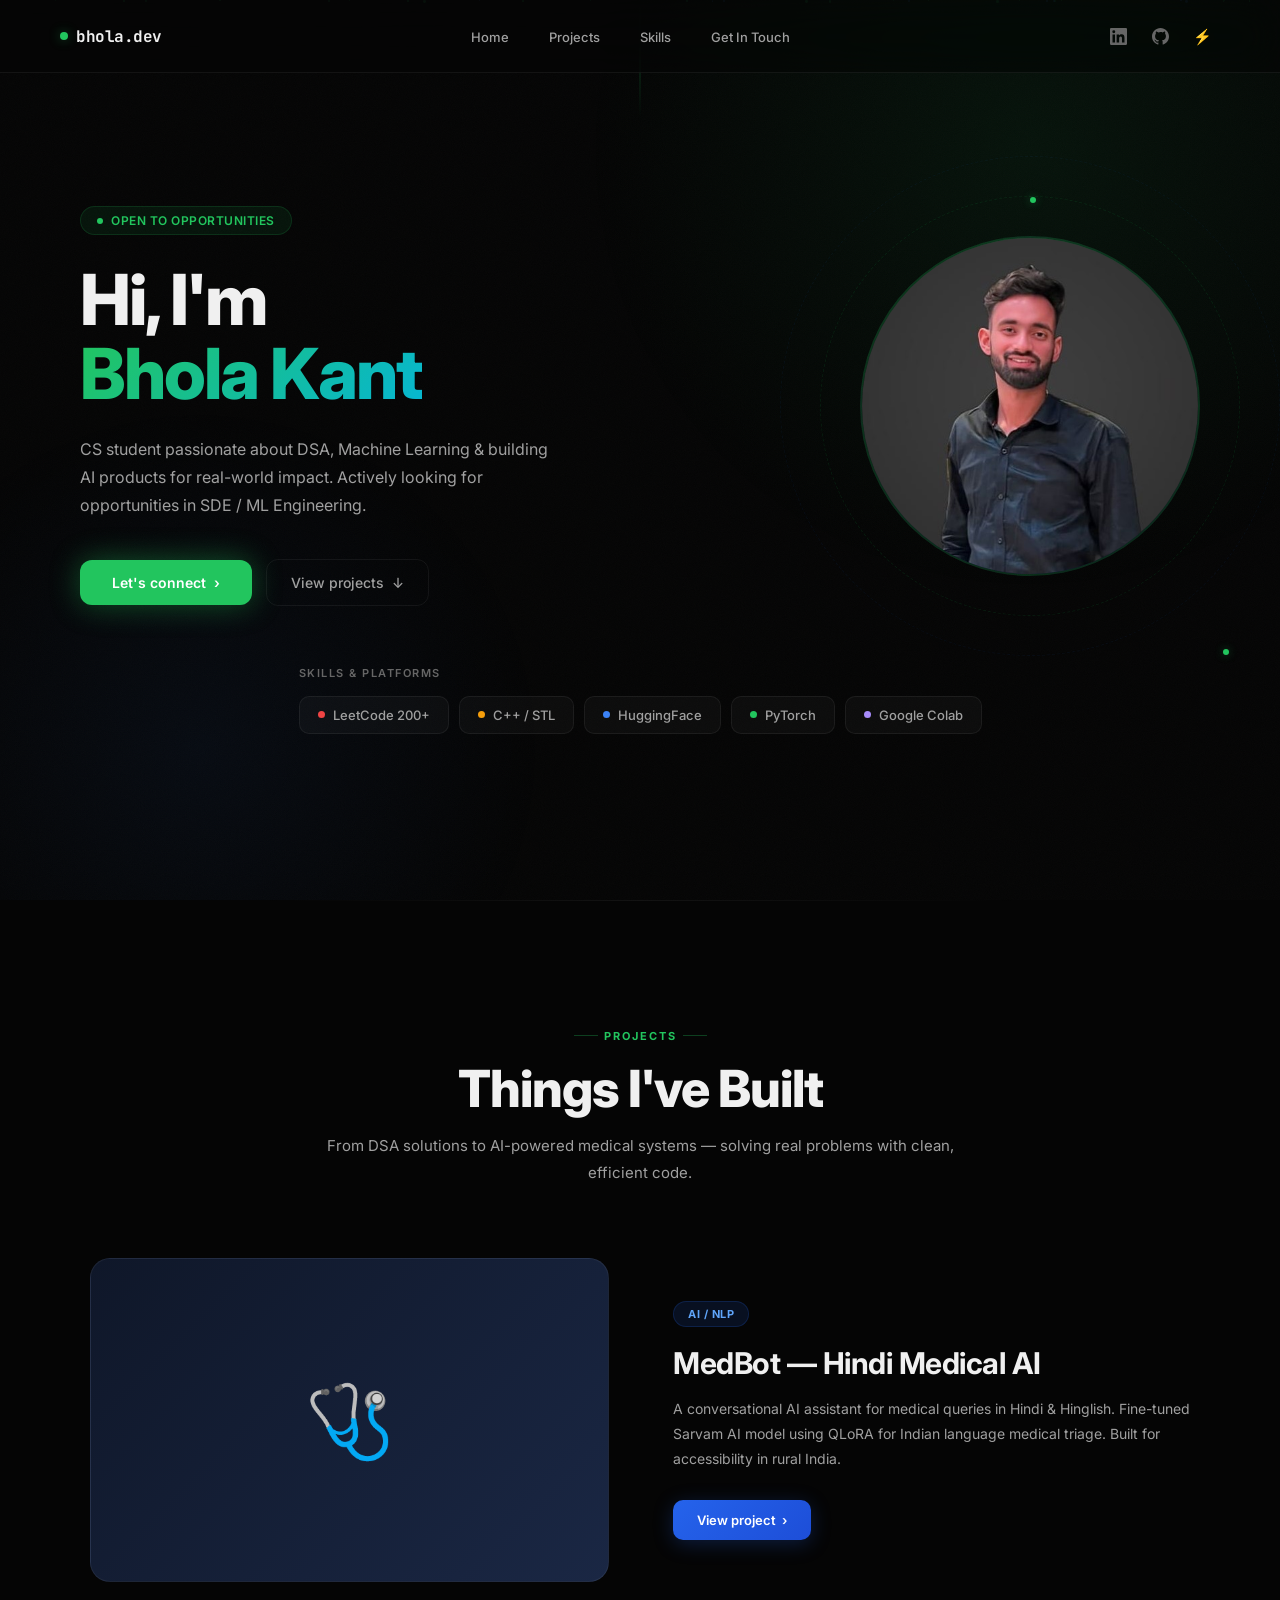
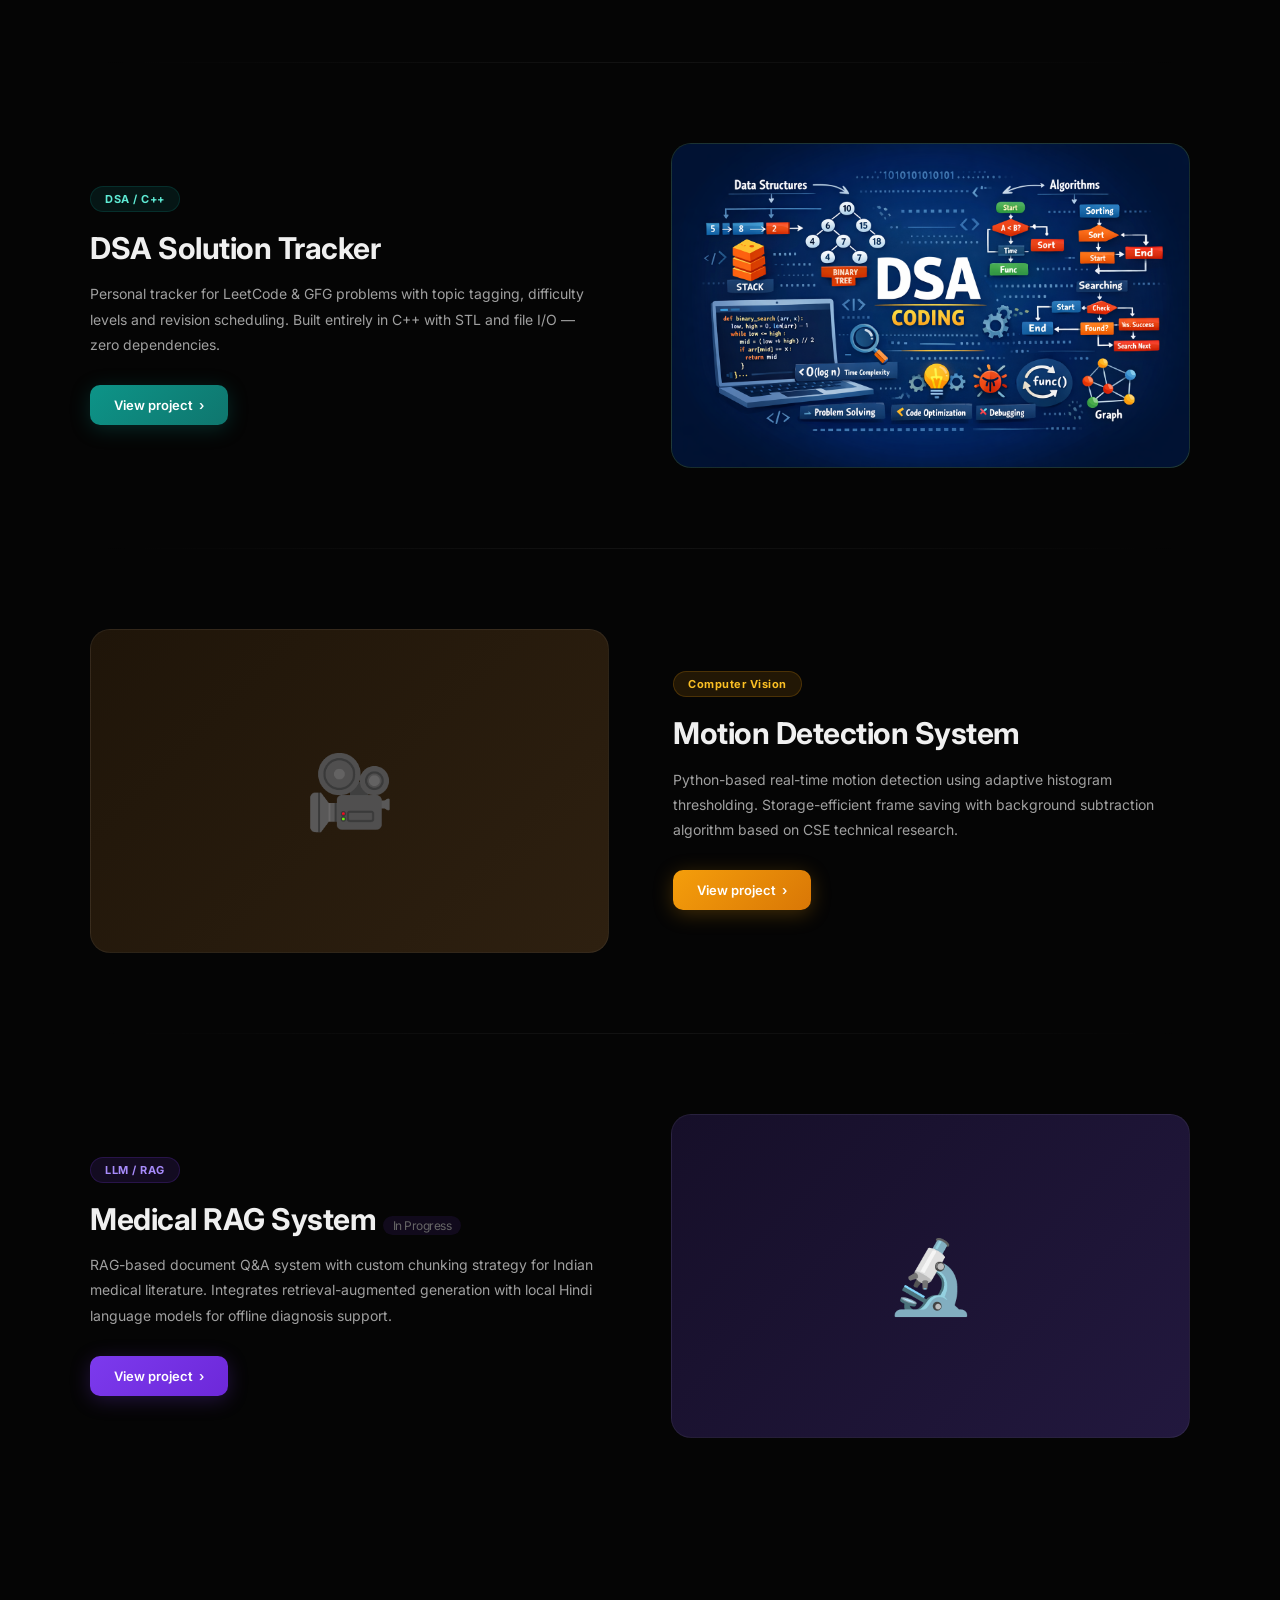
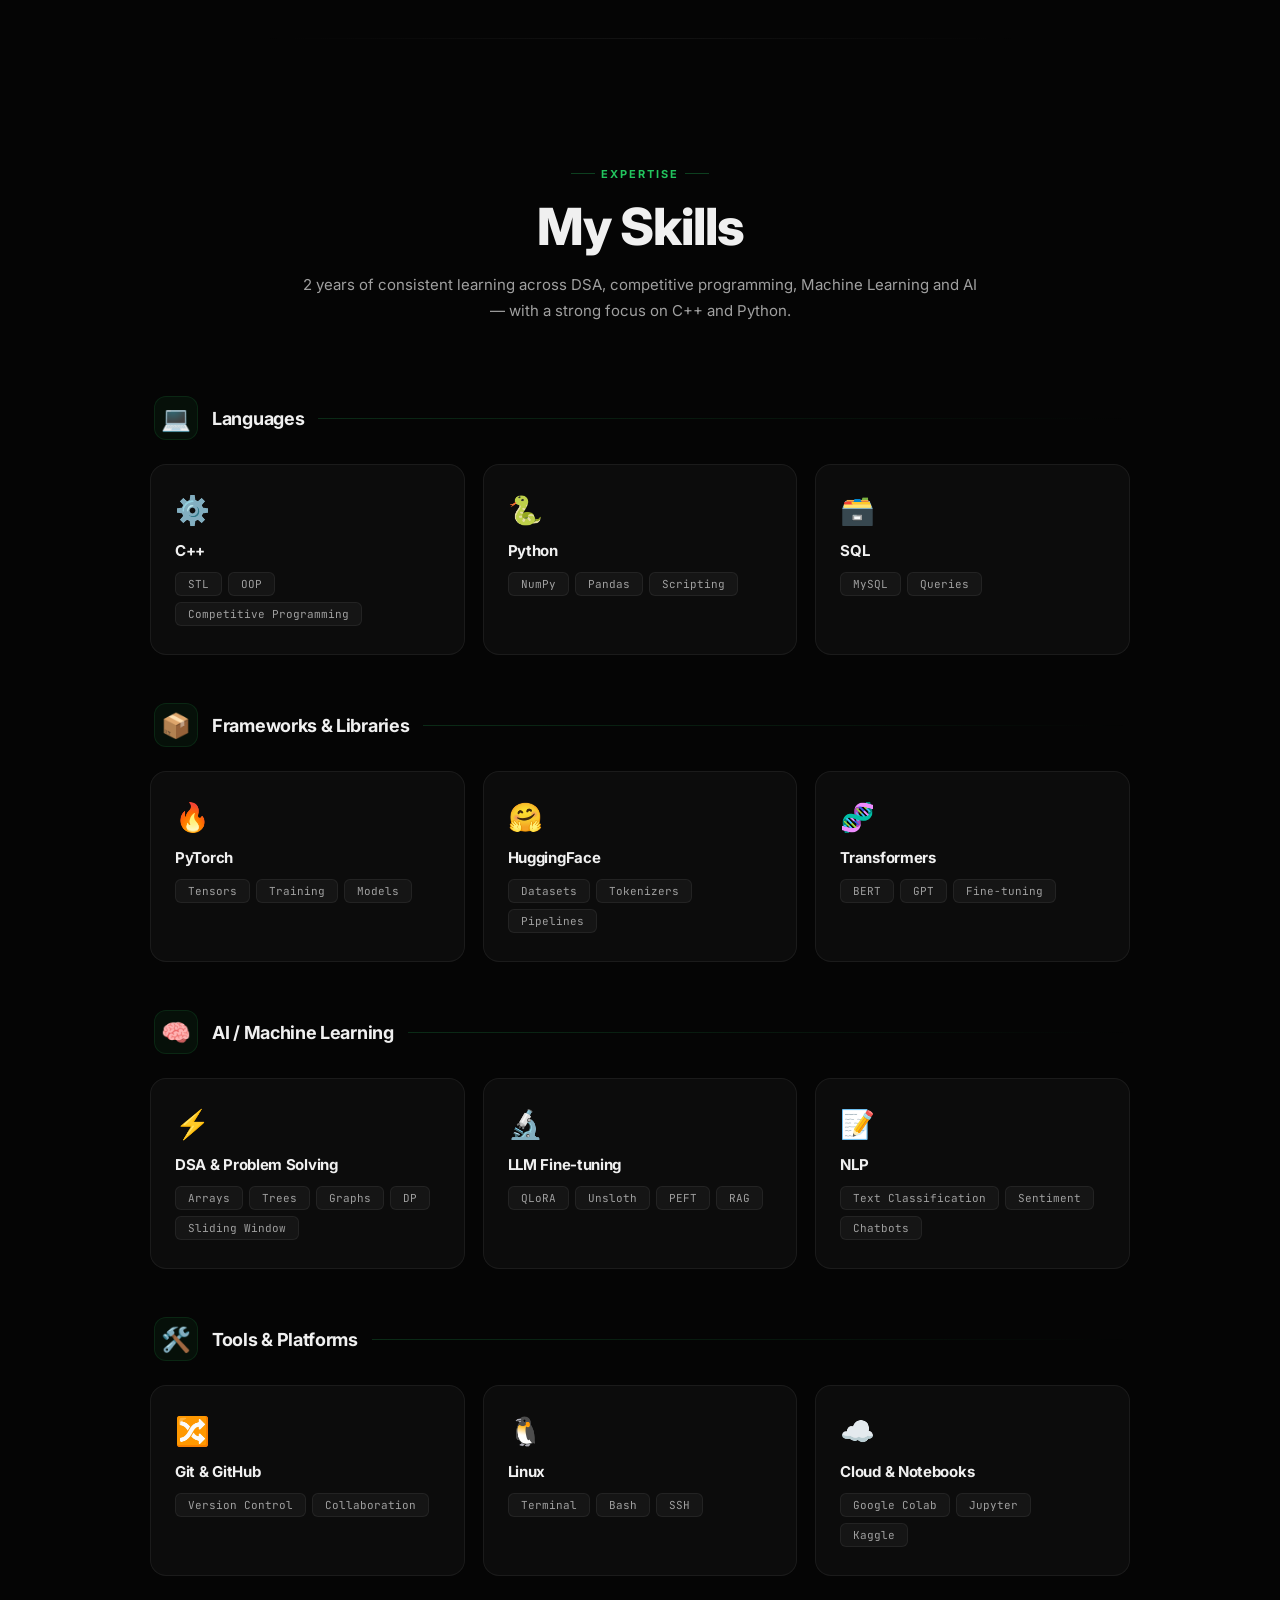
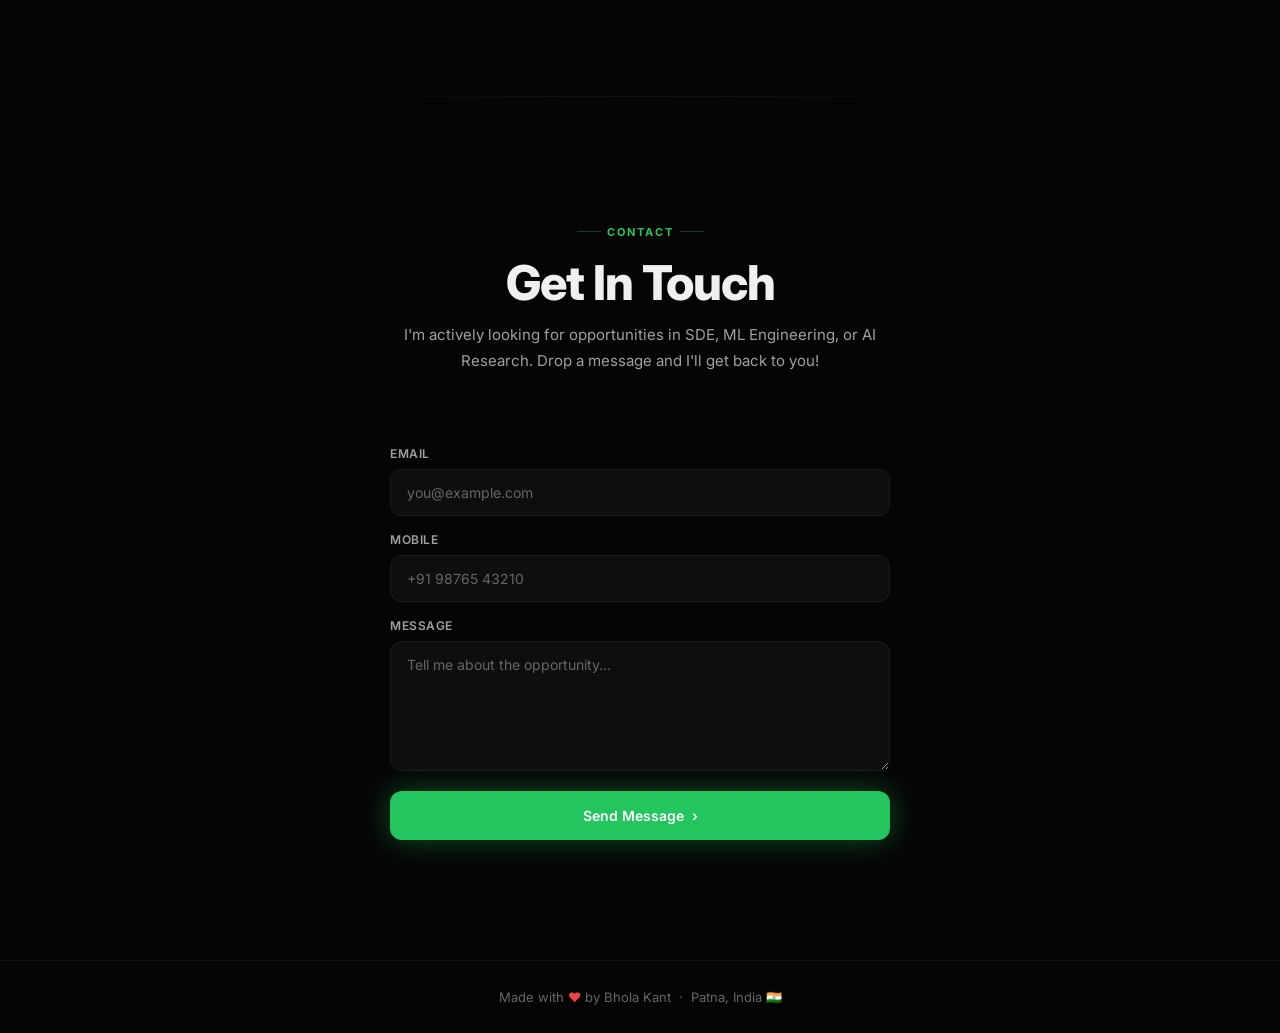
==== index.html @ f15053cb "Updated social links" ====
<!DOCTYPE html>
<html lang="en">

<head>
    <meta charset="UTF-8" />
    <meta name="viewport" content="width=device-width, initial-scale=1.0" />
    <title>Bhola Kant — Portfolio</title>
    <meta name="description" content="Bhola Kant — CS student passionate about DSA, Machine Learning & AI. Portfolio showcasing projects in NLP, Computer Vision, and LLM fine-tuning." />
    <link
        href="https://fonts.googleapis.com/css2?family=Inter:wght@300;400;500;600;700;800;900&family=JetBrains+Mono:wght@400;500;600;700&display=swap"
        rel="stylesheet" />
    <link rel="stylesheet" href="style.css" />
</head>

<body>
    <!-- BG EFFECTS -->
    <div class="bg-mesh"></div>
    <div class="grain"></div>
    <div class="particles" id="particles"></div>
    <div class="cursor-glow" id="cursorGlow"></div>

    <!-- NAV -->
    <nav id="mainNav">
        <a href="#hero" class="nav-logo">
            <span class="dot"></span>
            bhola.dev
        </a>
        <ul class="nav-links">
            <li><a href="#hero">Home</a></li>
            <li><a href="#projects">Projects</a></li>
            <li><a href="#skills">Skills</a></li>
            <li><a href="#contact">Get In Touch</a></li>
        </ul>
        <div class="nav-socials">
            <a href="https://www.linkedin.com/in/bhola-kant-8728a21a1/" target="_blank" title="LinkedIn">
                <svg class="s-icon" viewBox="0 0 24 24">
                    <path
                        d="M20.447 20.452h-3.554v-5.569c0-1.328-.027-3.037-1.852-3.037-1.853 0-2.136 1.445-2.136 2.939v5.667H9.351V9h3.414v1.561h.046c.477-.9 1.637-1.85 3.37-1.85 3.601 0 4.267 2.37 4.267 5.455v6.286zM5.337 7.433a2.062 2.062 0 01-2.063-2.065 2.064 2.064 0 112.063 2.065zm1.782 13.019H3.555V9h3.564v11.452zM22.225 0H1.771C.792 0 0 .774 0 1.729v20.542C0 23.227.792 24 1.771 24h20.451C23.2 24 24 23.227 24 22.271V1.729C24 .774 23.2 0 22.222 0h.003z" />
                </svg>
            </a>
            <a href="https://github.com/BHOLA12" target="_blank" title="GitHub">
                <svg class="s-icon" viewBox="0 0 24 24">
                    <path
                        d="M12 0C5.374 0 0 5.373 0 12c0 5.302 3.438 9.8 8.207 11.387.599.111.793-.261.793-.577v-2.234c-3.338.726-4.033-1.416-4.033-1.416-.546-1.387-1.333-1.756-1.333-1.756-1.089-.745.083-.729.083-.729 1.205.084 1.839 1.237 1.839 1.237 1.07 1.834 2.807 1.304 3.492.997.107-.775.418-1.305.762-1.604-2.665-.305-5.467-1.334-5.467-5.931 0-1.311.469-2.381 1.236-3.221-.124-.303-.535-1.524.117-3.176 0 0 1.008-.322 3.301 1.23A11.509 11.509 0 0112 5.803c1.02.005 2.047.138 3.006.404 2.291-1.552 3.297-1.23 3.297-1.23.653 1.653.242 2.874.118 3.176.77.84 1.235 1.911 1.235 3.221 0 4.609-2.807 5.624-5.479 5.921.43.372.823 1.102.823 2.222v3.293c0 .319.192.694.801.576C20.566 21.797 24 17.3 24 12c0-6.627-5.373-12-12-12z" />
                </svg>
            </a>
            <a href="https://leetcode.com/bholakumar" target="_blank" title="LeetCode"
                style="font-size:15px;">⚡</a>
        </div>
    </nav>

    <!-- HERO -->
    <section class="hero" id="hero">
        <div class="hero-content">
            <div class="hero-left">
                <div class="hero-badge reveal">
                    <span class="badge-dot"></span>
                    Open to opportunities
                </div>
                <h1 class="hero-name reveal reveal-delay-1">
                    Hi, I'm<br>
                    <span class="highlight">Bhola Kant</span>
                </h1>
                <p class="hero-intro reveal reveal-delay-2">
                    CS student passionate about DSA, Machine Learning & building AI products for real-world impact.
                    Actively looking for opportunities in SDE / ML Engineering.
                </p>
                <div class="hero-btns reveal reveal-delay-3">
                    <a href="#contact" class="btn-primary">Let's connect &nbsp;›</a>
                    <a href="#projects" class="btn-ghost">View projects &nbsp;↓</a>
                </div>
            </div>
            <div class="hero-photo-wrapper reveal reveal-delay-2">
                <div class="hero-photo">
                    <img src="profile.jpeg" alt="Bhola Kant" style="width:100%;height:100%;object-fit:cover;object-position:center top;">
                </div>
                <div class="orbit-ring orbit-1">
                    <span class="orbit-dot" style="top:0;left:50%;"></span>
                </div>
                <div class="orbit-ring orbit-2">
                    <span class="orbit-dot" style="bottom:0;right:10%;"></span>
                </div>
            </div>
        </div>
        <div class="stats-bar reveal reveal-delay-4">
            <p class="stats-label">Skills & Platforms</p>
            <div class="logos-row">
                <div class="logo-card"><span class="ldot" style="background:#ef4444"></span>LeetCode 200+</div>
                <div class="logo-card"><span class="ldot" style="background:#f59e0b"></span>C++ / STL</div>
                <div class="logo-card"><span class="ldot" style="background:#3b82f6"></span>HuggingFace</div>
                <div class="logo-card"><span class="ldot" style="background:#22c55e"></span>PyTorch</div>
                <div class="logo-card"><span class="ldot" style="background:#a78bfa"></span>Google Colab</div>
            </div>
        </div>
    </section>

    <!-- PROJECTS -->
    <section class="projects-sec" id="projects">
        <div class="section-head reveal">
            <div class="tag">Projects</div>
            <h2>Things I've Built</h2>
            <p>From DSA solutions to AI-powered medical systems — solving real problems with clean, efficient code.</p>
        </div>

        <div class="proj-row reveal">
            <div class="proj-img pi-blue">🩺</div>
            <div class="proj-info">
                <span class="pill p-blue">AI / NLP</span>
                <h3>MedBot — Hindi Medical AI</h3>
                <p>A conversational AI assistant for medical queries in Hindi & Hinglish. Fine-tuned Sarvam AI model
                    using QLoRA for Indian language medical triage. Built for accessibility in rural India.</p>
                <a href="#" class="btn-cs c-blue">View project &nbsp;›</a>
            </div>
        </div>
        <div class="proj-divider"></div>

        <div class="proj-row rev reveal">
            <div class="proj-img pi-teal"><img src="dsa-project.png" alt="DSA Solution Tracker" style="width:100%;height:100%;object-fit:cover;"></div>
            <div class="proj-info">
                <span class="pill p-teal">DSA / C++</span>
                <h3>DSA Solution Tracker</h3>
                <p>Personal tracker for LeetCode & GFG problems with topic tagging, difficulty levels and revision
                    scheduling. Built entirely in C++ with STL and file I/O — zero dependencies.</p>
                <a href="https://codolio.com/profile/BHOLa" target="_blank" class="btn-cs c-teal">View project &nbsp;›</a>
            </div>
        </div>
        <div class="proj-divider"></div>

        <div class="proj-row reveal">
            <div class="proj-img pi-orange">🎥</div>
            <div class="proj-info">
                <span class="pill p-orange">Computer Vision</span>
                <h3>Motion Detection System</h3>
                <p>Python-based real-time motion detection using adaptive histogram thresholding. Storage-efficient
                    frame saving with background subtraction algorithm based on CSE technical research.</p>
                <a href="#" class="btn-cs c-orange">View project &nbsp;›</a>
            </div>
        </div>
        <div class="proj-divider"></div>

        <div class="proj-row rev reveal">
            <div class="proj-img pi-purple">🔬</div>
            <div class="proj-info">
                <span class="pill p-purple">LLM / RAG</span>
                <h3>Medical RAG System <span
                        style="font-size:12px;color:var(--text-3);font-weight:400;background:rgba(124,58,237,0.1);padding:2px 10px;border-radius:100px;">In Progress</span>
                </h3>
                <p>RAG-based document Q&A system with custom chunking strategy for Indian medical literature. Integrates
                    retrieval-augmented generation with local Hindi language models for offline diagnosis support.</p>
                <a href="#" class="btn-cs c-purple">View project &nbsp;›</a>
            </div>
        </div>
    </section>

    <!-- SKILLS -->
    <section class="skills-sec" id="skills">
        <div class="section-head reveal">
            <div class="tag">Expertise</div>
            <h2>My Skills</h2>
            <p>2 years of consistent learning across DSA, competitive programming, Machine Learning and AI — with a
                strong focus on C++ and Python.</p>
        </div>

        <!-- ── LANGUAGES ── -->
        <div class="sk-category reveal">
            <div class="sk-cat-header">
                <span class="sk-cat-icon">💻</span>
                <h3 class="sk-cat-title">Languages</h3>
                <div class="sk-cat-line"></div>
            </div>
            <div class="sk-grid">
                <div class="sk-tile">
                    <div class="sk-icon">⚙️</div>
                    <div class="sk-name">C++</div>
                    <div class="sk-tags"><span class="stag">STL</span><span class="stag">OOP</span><span class="stag">Competitive Programming</span></div>
                </div>
                <div class="sk-tile">
                    <div class="sk-icon">🐍</div>
                    <div class="sk-name">Python</div>
                    <div class="sk-tags"><span class="stag">NumPy</span><span class="stag">Pandas</span><span class="stag">Scripting</span></div>
                </div>
                <div class="sk-tile">
                    <div class="sk-icon">🗃️</div>
                    <div class="sk-name">SQL</div>
                    <div class="sk-tags"><span class="stag">MySQL</span><span class="stag">Queries</span></div>
                </div>
                <!-- ADD MORE LANGUAGES HERE -->
            </div>
        </div>

        <!-- ── FRAMEWORKS & LIBRARIES ── -->
        <div class="sk-category reveal">
            <div class="sk-cat-header">
                <span class="sk-cat-icon">📦</span>
                <h3 class="sk-cat-title">Frameworks & Libraries</h3>
                <div class="sk-cat-line"></div>
            </div>
            <div class="sk-grid">
                <div class="sk-tile">
                    <div class="sk-icon">🔥</div>
                    <div class="sk-name">PyTorch</div>
                    <div class="sk-tags"><span class="stag">Tensors</span><span class="stag">Training</span><span class="stag">Models</span></div>
                </div>
                <div class="sk-tile">
                    <div class="sk-icon">🤗</div>
                    <div class="sk-name">HuggingFace</div>
                    <div class="sk-tags"><span class="stag">Datasets</span><span class="stag">Tokenizers</span><span class="stag">Pipelines</span></div>
                </div>
                <div class="sk-tile">
                    <div class="sk-icon">🧬</div>
                    <div class="sk-name">Transformers</div>
                    <div class="sk-tags"><span class="stag">BERT</span><span class="stag">GPT</span><span class="stag">Fine-tuning</span></div>
                </div>
                <!-- ADD MORE FRAMEWORKS HERE -->
            </div>
        </div>

        <!-- ── AI / ML ── -->
        <div class="sk-category reveal">
            <div class="sk-cat-header">
                <span class="sk-cat-icon">🧠</span>
                <h3 class="sk-cat-title">AI / Machine Learning</h3>
                <div class="sk-cat-line"></div>
            </div>
            <div class="sk-grid">
                <div class="sk-tile">
                    <div class="sk-icon">⚡</div>
                    <div class="sk-name">DSA & Problem Solving</div>
                    <div class="sk-tags"><span class="stag">Arrays</span><span class="stag">Trees</span><span class="stag">Graphs</span><span class="stag">DP</span><span class="stag">Sliding Window</span></div>
                </div>
                <div class="sk-tile">
                    <div class="sk-icon">🔬</div>
                    <div class="sk-name">LLM Fine-tuning</div>
                    <div class="sk-tags"><span class="stag">QLoRA</span><span class="stag">Unsloth</span><span class="stag">PEFT</span><span class="stag">RAG</span></div>
                </div>
                <div class="sk-tile">
                    <div class="sk-icon">📝</div>
                    <div class="sk-name">NLP</div>
                    <div class="sk-tags"><span class="stag">Text Classification</span><span class="stag">Sentiment</span><span class="stag">Chatbots</span></div>
                </div>
                <!-- ADD MORE AI/ML SKILLS HERE -->
            </div>
        </div>

        <!-- ── TOOLS & PLATFORMS ── -->
        <div class="sk-category reveal">
            <div class="sk-cat-header">
                <span class="sk-cat-icon">🛠️</span>
                <h3 class="sk-cat-title">Tools & Platforms</h3>
                <div class="sk-cat-line"></div>
            </div>
            <div class="sk-grid">
                <div class="sk-tile">
                    <div class="sk-icon">🔀</div>
                    <div class="sk-name">Git & GitHub</div>
                    <div class="sk-tags"><span class="stag">Version Control</span><span class="stag">Collaboration</span></div>
                </div>
                <div class="sk-tile">
                    <div class="sk-icon">🐧</div>
                    <div class="sk-name">Linux</div>
                    <div class="sk-tags"><span class="stag">Terminal</span><span class="stag">Bash</span><span class="stag">SSH</span></div>
                </div>
                <div class="sk-tile">
                    <div class="sk-icon">☁️</div>
                    <div class="sk-name">Cloud & Notebooks</div>
                    <div class="sk-tags"><span class="stag">Google Colab</span><span class="stag">Jupyter</span><span class="stag">Kaggle</span></div>
                </div>
                <!-- ADD MORE TOOLS HERE -->
            </div>
        </div>
    </section>

    <!-- CONTACT -->
    <section class="contact" id="contact">
        <div class="contact-inner">
            <div class="section-head reveal">
                <div class="tag">Contact</div>
                <h2>Get In Touch</h2>
                <p>I'm actively looking for opportunities in SDE, ML Engineering, or AI Research.
                    Drop a message and I'll get back to you!</p>
            </div>
            <div class="reveal reveal-delay-1">
                <div class="fg"><label>Email</label><input type="email" placeholder="you@example.com" /></div>
                <div class="fg"><label>Mobile</label><input type="tel" placeholder="+91 98765 43210" /></div>
                <div class="fg"><label>Message</label><textarea placeholder="Tell me about the opportunity..."></textarea></div>
                <button class="btn-sub" onclick="handleSubmit(this)">Send Message &nbsp;›</button>
            </div>
        </div>
    </section>

    <footer>Made with <span>♥</span> by Bhola Kant &nbsp;·&nbsp; Patna, India 🇮🇳</footer>

    <script src="script.js"></script>
</body>

</html>
---- style.css ----
*,
*::before,
*::after {
    box-sizing: border-box;
    margin: 0;
    padding: 0;
}

:root {
    --accent: #22c55e;
    --accent-glow: rgba(34, 197, 94, 0.4);
    --bg-dark: #050505;
    --bg-card: rgba(255, 255, 255, 0.03);
    --border: rgba(255, 255, 255, 0.06);
    --text-1: #f0f0f0;
    --text-2: #a0a0a0;
    --text-3: #666;
}

html {
    scroll-behavior: smooth;
}

body {
    font-family: 'Inter', sans-serif;
    background: var(--bg-dark);
    color: var(--text-1);
    overflow-x: hidden;
    -webkit-font-smoothing: antialiased;
}

/* ═══════ ANIMATED BACKGROUND MESH ═══════ */
.bg-mesh {
    position: fixed;
    inset: 0;
    z-index: 0;
    pointer-events: none;
    overflow: hidden;
}

.bg-mesh::before {
    content: '';
    position: absolute;
    width: 900px;
    height: 900px;
    border-radius: 50%;
    background: radial-gradient(circle, rgba(34, 197, 94, 0.08) 0%, transparent 70%);
    top: -300px;
    right: -200px;
    animation: meshFloat1 20s ease-in-out infinite;
}

.bg-mesh::after {
    content: '';
    position: absolute;
    width: 700px;
    height: 700px;
    border-radius: 50%;
    background: radial-gradient(circle, rgba(59, 130, 246, 0.06) 0%, transparent 70%);
    bottom: -200px;
    left: -150px;
    animation: meshFloat2 25s ease-in-out infinite;
}

@keyframes meshFloat1 {
    0%, 100% { transform: translate(0, 0) scale(1); }
    33% { transform: translate(-80px, 60px) scale(1.1); }
    66% { transform: translate(40px, -40px) scale(0.95); }
}

@keyframes meshFloat2 {
    0%, 100% { transform: translate(0, 0) scale(1); }
    50% { transform: translate(60px, -80px) scale(1.15); }
}

/* ═══════ FLOATING PARTICLES ═══════ */
.particles {
    position: fixed;
    inset: 0;
    z-index: 0;
    pointer-events: none;
}

.particle {
    position: absolute;
    width: 2px;
    height: 2px;
    background: rgba(34, 197, 94, 0.3);
    border-radius: 50%;
    animation: float linear infinite;
}

@keyframes float {
    0% { transform: translateY(100vh) scale(0); opacity: 0; }
    10% { opacity: 1; }
    90% { opacity: 1; }
    100% { transform: translateY(-10vh) scale(1); opacity: 0; }
}

/* ═══════ GRAIN OVERLAY ═══════ */
.grain {
    position: fixed;
    inset: 0;
    z-index: 1;
    pointer-events: none;
    opacity: 0.025;
    background-image: url("data:image/svg+xml,%3Csvg viewBox='0 0 256 256' xmlns='http://www.w3.org/2000/svg'%3E%3Cfilter id='n'%3E%3CfeTurbulence type='fractalNoise' baseFrequency='.85' numOctaves='4' stitchTiles='stitch'/%3E%3C/filter%3E%3Crect width='100%25' height='100%25' filter='url(%23n)'/%3E%3C/svg%3E");
    background-repeat: repeat;
    background-size: 200px;
}

/* ═══════ NAV ═══════ */
nav {
    display: flex;
    align-items: center;
    justify-content: space-between;
    padding: 18px 60px;
    background: rgba(5, 5, 5, 0.6);
    backdrop-filter: blur(20px) saturate(1.8);
    -webkit-backdrop-filter: blur(20px) saturate(1.8);
    position: fixed;
    top: 0;
    left: 0;
    right: 0;
    z-index: 100;
    border-bottom: 1px solid var(--border);
    transition: all 0.4s cubic-bezier(0.4, 0, 0.2, 1);
}

nav.scrolled {
    padding: 12px 60px;
    background: rgba(5, 5, 5, 0.85);
    box-shadow: 0 8px 32px rgba(0, 0, 0, 0.4);
}

.nav-logo {
    font-family: 'JetBrains Mono', monospace;
    font-size: 16px;
    font-weight: 700;
    color: var(--text-1);
    text-decoration: none;
    letter-spacing: -0.5px;
    display: flex;
    align-items: center;
    gap: 8px;
}

.nav-logo .dot {
    width: 8px;
    height: 8px;
    border-radius: 50%;
    background: var(--accent);
    box-shadow: 0 0 12px var(--accent-glow);
    animation: pulse 2s ease-in-out infinite;
}

@keyframes pulse {
    0%, 100% { box-shadow: 0 0 12px var(--accent-glow); }
    50% { box-shadow: 0 0 24px var(--accent-glow), 0 0 48px rgba(34, 197, 94, 0.15); }
}

.nav-links {
    display: flex;
    gap: 8px;
    list-style: none;
}

.nav-links a {
    color: var(--text-2);
    text-decoration: none;
    font-size: 13px;
    font-weight: 500;
    padding: 8px 16px;
    border-radius: 8px;
    transition: all 0.3s;
    position: relative;
}

.nav-links a:hover {
    color: var(--text-1);
    background: rgba(255, 255, 255, 0.05);
}

.nav-socials {
    display: flex;
    gap: 6px;
    align-items: center;
}

.nav-socials a {
    color: var(--text-3);
    text-decoration: none;
    font-size: 13px;
    width: 36px;
    height: 36px;
    display: flex;
    align-items: center;
    justify-content: center;
    border-radius: 8px;
    transition: all 0.3s;
}

.nav-socials a:hover {
    color: var(--text-1);
    background: rgba(255, 255, 255, 0.06);
    transform: translateY(-1px);
}

.s-icon {
    width: 17px;
    height: 17px;
    fill: currentColor;
}

/* ═══════ SCROLL REVEAL ═══════ */
.reveal {
    opacity: 0;
    transform: translateY(40px);
    transition: all 0.8s cubic-bezier(0.16, 1, 0.3, 1);
}

.reveal.visible {
    opacity: 1;
    transform: translateY(0);
}

.reveal-delay-1 { transition-delay: 0.1s; }
.reveal-delay-2 { transition-delay: 0.2s; }
.reveal-delay-3 { transition-delay: 0.3s; }
.reveal-delay-4 { transition-delay: 0.4s; }

/* ═══════ HERO ═══════ */
.hero {
    min-height: 100vh;
    display: flex;
    flex-direction: column;
    justify-content: center;
    padding: 120px 80px 80px;
    position: relative;
    z-index: 2;
}

.hero::before {
    content: '';
    position: absolute;
    top: 0;
    left: 50%;
    transform: translateX(-50%);
    width: 1px;
    height: 120px;
    background: linear-gradient(to bottom, transparent, var(--accent), transparent);
    opacity: 0.3;
}

.hero-content {
    display: flex;
    align-items: center;
    justify-content: space-between;
    max-width: 1140px;
    margin: 0 auto;
    width: 100%;
    gap: 80px;
}

.hero-left {
    flex: 1;
    max-width: 600px;
}

.hero-badge {
    display: inline-flex;
    align-items: center;
    gap: 8px;
    background: rgba(34, 197, 94, 0.08);
    border: 1px solid rgba(34, 197, 94, 0.15);
    padding: 6px 16px;
    border-radius: 100px;
    font-size: 12px;
    font-weight: 600;
    color: var(--accent);
    margin-bottom: 28px;
    letter-spacing: 0.5px;
    text-transform: uppercase;
}

.hero-badge .badge-dot {
    width: 6px;
    height: 6px;
    border-radius: 50%;
    background: var(--accent);
    animation: pulse 2s ease-in-out infinite;
}

.hero-name {
    font-size: clamp(44px, 5.5vw, 72px);
    font-weight: 800;
    line-height: 1.05;
    margin-bottom: 24px;
    color: var(--text-1);
    letter-spacing: -2px;
}

.hero-name .highlight {
    background: linear-gradient(135deg, #22c55e, #06b6d4, #8b5cf6);
    background-size: 200% 200%;
    -webkit-background-clip: text;
    -webkit-text-fill-color: transparent;
    background-clip: text;
    animation: gradientShift 5s ease infinite;
}

@keyframes gradientShift {
    0%, 100% { background-position: 0% 50%; }
    50% { background-position: 100% 50%; }
}

.hero-intro {
    font-size: 16px;
    line-height: 1.75;
    color: var(--text-2);
    margin-bottom: 40px;
    max-width: 480px;
    font-weight: 400;
}

.hero-btns {
    display: flex;
    gap: 14px;
    align-items: center;
}

.btn-primary {
    display: inline-flex;
    align-items: center;
    gap: 10px;
    background: var(--accent);
    color: #fff;
    font-family: 'Inter', sans-serif;
    font-size: 14px;
    font-weight: 600;
    padding: 14px 32px;
    border: none;
    border-radius: 12px;
    cursor: pointer;
    text-decoration: none;
    box-shadow: 0 0 30px var(--accent-glow), 0 4px 12px rgba(0, 0, 0, 0.3);
    transition: all 0.3s cubic-bezier(0.4, 0, 0.2, 1);
    position: relative;
    overflow: hidden;
}

.btn-primary::before {
    content: '';
    position: absolute;
    inset: 0;
    background: linear-gradient(135deg, rgba(255,255,255,0.15), transparent);
    opacity: 0;
    transition: opacity 0.3s;
}

.btn-primary:hover {
    transform: translateY(-2px);
    box-shadow: 0 0 50px var(--accent-glow), 0 8px 24px rgba(0, 0, 0, 0.4);
}

.btn-primary:hover::before {
    opacity: 1;
}

.btn-ghost {
    display: inline-flex;
    align-items: center;
    gap: 8px;
    color: var(--text-2);
    font-size: 14px;
    font-weight: 500;
    padding: 14px 24px;
    border: 1px solid var(--border);
    border-radius: 12px;
    text-decoration: none;
    background: transparent;
    cursor: pointer;
    transition: all 0.3s;
}

.btn-ghost:hover {
    color: var(--text-1);
    border-color: rgba(255, 255, 255, 0.15);
    background: rgba(255, 255, 255, 0.03);
    transform: translateY(-2px);
}

/* HERO PHOTO */
.hero-photo-wrapper {
    position: relative;
    flex-shrink: 0;
}

.hero-photo {
    width: 340px;
    height: 340px;
    border-radius: 50%;
    background: linear-gradient(135deg, rgba(34, 197, 94, 0.08), rgba(59, 130, 246, 0.05));
    display: flex;
    align-items: center;
    justify-content: center;
    border: 2px solid rgba(34, 197, 94, 0.15);
    overflow: hidden;
    position: relative;
    z-index: 1;
}

.hero-photo::before {
    content: '';
    position: absolute;
    inset: -3px;
    border-radius: 50%;
    background: conic-gradient(from 0deg, var(--accent), transparent, rgba(59, 130, 246, 0.5), transparent, var(--accent));
    z-index: -1;
    animation: spinGlow 8s linear infinite;
    opacity: 0.4;
}

@keyframes spinGlow {
    to { transform: rotate(360deg); }
}

.hero-photo svg {
    width: 120px;
    height: 120px;
    opacity: 0.2;
    fill: var(--text-2);
}

.orbit-ring {
    position: absolute;
    border: 1px dashed rgba(34, 197, 94, 0.1);
    border-radius: 50%;
    animation: spinSlow linear infinite;
}

.orbit-1 {
    width: 420px;
    height: 420px;
    top: 50%;
    left: 50%;
    transform: translate(-50%, -50%);
    animation-duration: 30s;
}

.orbit-2 {
    width: 500px;
    height: 500px;
    top: 50%;
    left: 50%;
    transform: translate(-50%, -50%);
    animation-duration: 45s;
    animation-direction: reverse;
    border-color: rgba(59, 130, 246, 0.06);
}

.orbit-dot {
    position: absolute;
    width: 6px;
    height: 6px;
    border-radius: 50%;
    background: var(--accent);
    box-shadow: 0 0 8px var(--accent-glow);
}

@keyframes spinSlow {
    to { transform: translate(-50%, -50%) rotate(360deg); }
}

/* ═══════ WORKED WITH / STATS ═══════ */
.stats-bar {
    max-width: 1140px;
    margin: 0 auto;
    padding-top: 60px;
}

.stats-label {
    font-size: 11px;
    color: var(--text-3);
    margin-bottom: 16px;
    font-weight: 600;
    letter-spacing: 1.5px;
    text-transform: uppercase;
}

.logos-row {
    display: flex;
    gap: 10px;
    flex-wrap: wrap;
}

.logo-card {
    background: var(--bg-card);
    border: 1px solid var(--border);
    border-radius: 10px;
    padding: 10px 18px;
    font-size: 13px;
    color: var(--text-2);
    font-weight: 500;
    transition: all 0.3s cubic-bezier(0.4, 0, 0.2, 1);
    display: flex;
    align-items: center;
    gap: 8px;
    cursor: default;
}

.logo-card:hover {
    border-color: rgba(34, 197, 94, 0.2);
    background: rgba(34, 197, 94, 0.04);
    color: var(--text-1);
    transform: translateY(-2px);
    box-shadow: 0 4px 16px rgba(0, 0, 0, 0.2);
}

.ldot {
    width: 7px;
    height: 7px;
    border-radius: 50%;
    flex-shrink: 0;
}

/* ═══════ SECTION HEADING ═══════ */
.section-head {
    text-align: center;
    max-width: 680px;
    margin: 0 auto 72px;
}

.section-head .tag {
    display: inline-flex;
    align-items: center;
    gap: 6px;
    font-size: 11px;
    font-weight: 700;
    letter-spacing: 2px;
    text-transform: uppercase;
    color: var(--accent);
    margin-bottom: 16px;
}

.section-head .tag::before,
.section-head .tag::after {
    content: '';
    width: 24px;
    height: 1px;
    background: rgba(34, 197, 94, 0.3);
}

.section-head h2 {
    font-size: clamp(32px, 4vw, 52px);
    font-weight: 800;
    color: var(--text-1);
    margin-bottom: 16px;
    letter-spacing: -1px;
    line-height: 1.15;
}

.section-head p {
    font-size: 15px;
    color: var(--text-2);
    line-height: 1.75;
}

/* ═══════ PROJECTS ═══════ */
.projects-sec {
    padding: 120px 80px;
    position: relative;
    z-index: 2;
}

.projects-sec::before {
    content: '';
    position: absolute;
    top: 0;
    left: 50%;
    width: 60%;
    height: 1px;
    transform: translateX(-50%);
    background: linear-gradient(90deg, transparent, var(--border), transparent);
}

.proj-row {
    display: flex;
    align-items: center;
    gap: 64px;
    max-width: 1100px;
    margin: 0 auto 80px;
}

.proj-row.rev {
    flex-direction: row-reverse;
}

.proj-img {
    flex: 1;
    border-radius: 20px;
    overflow: hidden;
    aspect-ratio: 16 / 10;
    display: flex;
    align-items: center;
    justify-content: center;
    font-size: 72px;
    min-height: 280px;
    position: relative;
    border: 1px solid var(--border);
    transition: all 0.4s cubic-bezier(0.4, 0, 0.2, 1);
}

.proj-img:hover {
    transform: translateY(-4px);
    box-shadow: 0 20px 60px rgba(0, 0, 0, 0.3);
    border-color: rgba(255, 255, 255, 0.1);
}

.pi-blue {
    background: linear-gradient(135deg, #0f1729, #1a2744);
}

.pi-teal {
    background: linear-gradient(135deg, #0a1f1f, #132e2e);
}

.pi-orange {
    background: linear-gradient(135deg, #1f1509, #2e2010);
}

.pi-purple {
    background: linear-gradient(135deg, #160f29, #22183e);
}

.proj-info {
    flex: 1;
}

.pill {
    display: inline-flex;
    align-items: center;
    font-size: 11px;
    font-weight: 700;
    padding: 5px 14px;
    border-radius: 100px;
    margin-bottom: 18px;
    letter-spacing: 0.5px;
}

.p-blue {
    background: rgba(37, 99, 235, 0.12);
    color: #60a5fa;
    border: 1px solid rgba(37, 99, 235, 0.2);
}

.p-teal {
    background: rgba(13, 148, 136, 0.12);
    color: #5eead4;
    border: 1px solid rgba(13, 148, 136, 0.2);
}

.p-orange {
    background: rgba(245, 158, 11, 0.12);
    color: #fbbf24;
    border: 1px solid rgba(245, 158, 11, 0.2);
}

.p-purple {
    background: rgba(124, 58, 237, 0.12);
    color: #a78bfa;
    border: 1px solid rgba(124, 58, 237, 0.2);
}

.proj-info h3 {
    font-size: clamp(22px, 2.4vw, 30px);
    font-weight: 700;
    color: var(--text-1);
    margin-bottom: 14px;
    line-height: 1.25;
    letter-spacing: -0.5px;
}

.proj-info p {
    font-size: 14px;
    line-height: 1.8;
    color: var(--text-2);
    margin-bottom: 28px;
}

.btn-cs {
    display: inline-flex;
    align-items: center;
    gap: 8px;
    font-size: 13px;
    font-weight: 600;
    padding: 12px 24px;
    border-radius: 10px;
    border: none;
    cursor: pointer;
    text-decoration: none;
    color: #fff;
    transition: all 0.3s cubic-bezier(0.4, 0, 0.2, 1);
    position: relative;
    overflow: hidden;
}

.btn-cs::before {
    content: '';
    position: absolute;
    inset: 0;
    background: linear-gradient(135deg, rgba(255,255,255,0.12), transparent);
    opacity: 0;
    transition: opacity 0.3s;
}

.btn-cs:hover {
    transform: translateY(-2px);
}

.btn-cs:hover::before {
    opacity: 1;
}

.c-blue {
    background: linear-gradient(135deg, #2563eb, #1d4ed8);
    box-shadow: 0 4px 20px rgba(37, 99, 235, 0.25);
}

.c-blue:hover { box-shadow: 0 8px 30px rgba(37, 99, 235, 0.4); }

.c-teal {
    background: linear-gradient(135deg, #0d9488, #0f766e);
    box-shadow: 0 4px 20px rgba(13, 148, 136, 0.25);
}

.c-teal:hover { box-shadow: 0 8px 30px rgba(13, 148, 136, 0.4); }

.c-orange {
    background: linear-gradient(135deg, #f59e0b, #d97706);
    box-shadow: 0 4px 20px rgba(245, 158, 11, 0.25);
}

.c-orange:hover { box-shadow: 0 8px 30px rgba(245, 158, 11, 0.4); }

.c-purple {
    background: linear-gradient(135deg, #7c3aed, #6d28d9);
    box-shadow: 0 4px 20px rgba(124, 58, 237, 0.25);
}

.c-purple:hover { box-shadow: 0 8px 30px rgba(124, 58, 237, 0.4); }

.proj-divider {
    max-width: 1100px;
    margin: 0 auto 80px;
    height: 1px;
    background: linear-gradient(90deg, transparent, var(--border), transparent);
}

/* ═══════ SKILLS ═══════ */
.skills-sec {
    padding: 120px 80px;
    position: relative;
    z-index: 2;
}

.skills-sec::before {
    content: '';
    position: absolute;
    top: 0;
    left: 50%;
    width: 60%;
    height: 1px;
    transform: translateX(-50%);
    background: linear-gradient(90deg, transparent, var(--border), transparent);
}

.sk-grid {
    display: grid;
    grid-template-columns: repeat(3, 1fr);
    gap: 18px;
    max-width: 980px;
    margin: 0 auto;
}

.sk-tile {
    background: var(--bg-card);
    border: 1px solid var(--border);
    border-radius: 16px;
    padding: 28px 24px;
    transition: all 0.4s cubic-bezier(0.4, 0, 0.2, 1);
    position: relative;
    overflow: hidden;
}

.sk-tile::before {
    content: '';
    position: absolute;
    top: 0;
    left: 0;
    right: 0;
    height: 2px;
    background: linear-gradient(90deg, var(--accent), #06b6d4);
    opacity: 0;
    transition: opacity 0.4s;
}

.sk-tile:hover {
    border-color: rgba(34, 197, 94, 0.2);
    background: rgba(34, 197, 94, 0.03);
    transform: translateY(-4px);
    box-shadow: 0 16px 48px rgba(0, 0, 0, 0.2), 0 0 0 1px rgba(34, 197, 94, 0.1);
}

.sk-tile:hover::before {
    opacity: 1;
}

.sk-icon {
    font-size: 28px;
    margin-bottom: 14px;
}

.sk-name {
    font-size: 15px;
    font-weight: 700;
    margin-bottom: 12px;
    color: var(--text-1);
    letter-spacing: -0.3px;
}

.sk-tags {
    display: flex;
    flex-wrap: wrap;
    gap: 6px;
}

.stag {
    font-size: 11px;
    font-family: 'JetBrains Mono', monospace;
    background: rgba(255, 255, 255, 0.04);
    color: var(--text-2);
    padding: 4px 12px;
    border-radius: 6px;
    border: 1px solid var(--border);
    transition: all 0.2s;
}

.sk-tile:hover .stag {
    border-color: rgba(34, 197, 94, 0.15);
    background: rgba(34, 197, 94, 0.05);
}

/* ═══════ SKILL CATEGORIES ═══════ */
.sk-category {
    max-width: 980px;
    margin: 0 auto 48px;
}

.sk-category:last-child {
    margin-bottom: 0;
}

.sk-cat-header {
    display: flex;
    align-items: center;
    gap: 14px;
    margin-bottom: 24px;
    padding-left: 4px;
}

.sk-cat-icon {
    font-size: 24px;
    width: 44px;
    height: 44px;
    display: flex;
    align-items: center;
    justify-content: center;
    background: rgba(34, 197, 94, 0.06);
    border: 1px solid rgba(34, 197, 94, 0.12);
    border-radius: 12px;
    flex-shrink: 0;
}

.sk-cat-title {
    font-size: 18px;
    font-weight: 700;
    color: var(--text-1);
    letter-spacing: -0.3px;
    white-space: nowrap;
}

.sk-cat-line {
    flex: 1;
    height: 1px;
    background: linear-gradient(90deg, rgba(34, 197, 94, 0.2), transparent);
}

/* ═══════ CONTACT ═══════ */
.contact {
    padding: 120px 80px;
    position: relative;
    z-index: 2;
}

.contact::before {
    content: '';
    position: absolute;
    top: 0;
    left: 50%;
    width: 60%;
    height: 1px;
    transform: translateX(-50%);
    background: linear-gradient(90deg, transparent, var(--border), transparent);
}

.contact-inner {
    max-width: 500px;
    margin: 0 auto;
}

.contact-inner h2 {
    font-size: clamp(32px, 4vw, 48px);
    font-weight: 800;
    margin-bottom: 12px;
    letter-spacing: -1px;
    text-align: center;
}

.contact-inner .sub {
    font-size: 14px;
    color: var(--text-2);
    line-height: 1.7;
    margin-bottom: 40px;
    text-align: center;
}

.fg {
    text-align: left;
    margin-bottom: 16px;
}

.fg label {
    display: block;
    font-size: 12px;
    font-weight: 600;
    color: var(--text-2);
    margin-bottom: 8px;
    letter-spacing: 0.5px;
    text-transform: uppercase;
}

.fg input,
.fg textarea {
    width: 100%;
    background: rgba(255, 255, 255, 0.04);
    border: 1px solid var(--border);
    border-radius: 12px;
    padding: 14px 16px;
    font-size: 14px;
    font-family: 'Inter', sans-serif;
    color: var(--text-1);
    outline: none;
    transition: all 0.3s;
}

.fg input::placeholder,
.fg textarea::placeholder {
    color: var(--text-3);
}

.fg input:focus,
.fg textarea:focus {
    border-color: rgba(34, 197, 94, 0.4);
    box-shadow: 0 0 0 3px rgba(34, 197, 94, 0.08);
    background: rgba(255, 255, 255, 0.06);
}

.fg textarea {
    resize: vertical;
    min-height: 130px;
}

.btn-sub {
    width: 100%;
    background: var(--accent);
    color: #fff;
    font-family: 'Inter', sans-serif;
    font-size: 14px;
    font-weight: 600;
    padding: 16px;
    border: none;
    border-radius: 12px;
    cursor: pointer;
    box-shadow: 0 0 30px var(--accent-glow), 0 4px 12px rgba(0, 0, 0, 0.3);
    transition: all 0.3s cubic-bezier(0.4, 0, 0.2, 1);
    display: flex;
    align-items: center;
    justify-content: center;
    gap: 10px;
    margin-top: 8px;
    position: relative;
    overflow: hidden;
}

.btn-sub::before {
    content: '';
    position: absolute;
    inset: 0;
    background: linear-gradient(135deg, rgba(255,255,255,0.15), transparent);
    opacity: 0;
    transition: opacity 0.3s;
}

.btn-sub:hover {
    transform: translateY(-2px);
    box-shadow: 0 0 50px var(--accent-glow), 0 8px 24px rgba(0, 0, 0, 0.4);
}

.btn-sub:hover::before {
    opacity: 1;
}

/* ═══════ FOOTER ═══════ */
footer {
    text-align: center;
    padding: 28px 24px;
    font-size: 13px;
    color: var(--text-3);
    border-top: 1px solid var(--border);
    position: relative;
    z-index: 2;
}

footer span {
    color: #ef4444;
}

/* ═══════ CUSTOM CURSOR GLOW ═══════ */
.cursor-glow {
    position: fixed;
    width: 400px;
    height: 400px;
    border-radius: 50%;
    background: radial-gradient(circle, rgba(34, 197, 94, 0.04) 0%, transparent 70%);
    pointer-events: none;
    z-index: 1;
    transform: translate(-50%, -50%);
    transition: opacity 0.3s;
    opacity: 0;
}

body:hover .cursor-glow {
    opacity: 1;
}

/* ═══════ RESPONSIVE ═══════ */
@media (max-width: 900px) {
    nav {
        padding: 14px 20px;
    }

    nav.scrolled {
        padding: 10px 20px;
    }

    .nav-links {
        display: none;
    }

    .hero,
    .projects-sec,
    .skills-sec,
    .contact {
        padding: 80px 20px;
    }

    .hero {
        padding-top: 100px;
    }

    .hero-content {
        flex-direction: column-reverse;
        gap: 36px;
    }

    .hero-photo {
        width: 200px;
        height: 200px;
    }

    .orbit-ring { display: none; }

    .proj-row,
    .proj-row.rev {
        flex-direction: column;
        gap: 28px;
    }

    .sk-grid {
        grid-template-columns: 1fr 1fr;
    }

    .hero-btns {
        flex-direction: column;
        width: 100%;
    }

    .btn-primary, .btn-ghost {
        width: 100%;
        justify-content: center;
    }
}

@media (max-width: 480px) {
    .sk-grid {
        grid-template-columns: 1fr;
    }
}

/* ═══════ SMOOTH SCROLL BAR ═══════ */
::-webkit-scrollbar {
    width: 6px;
}

::-webkit-scrollbar-track {
    background: var(--bg-dark);
}

::-webkit-scrollbar-thumb {
    background: rgba(255, 255, 255, 0.08);
    border-radius: 3px;
}

::-webkit-scrollbar-thumb:hover {
    background: rgba(255, 255, 255, 0.15);
}
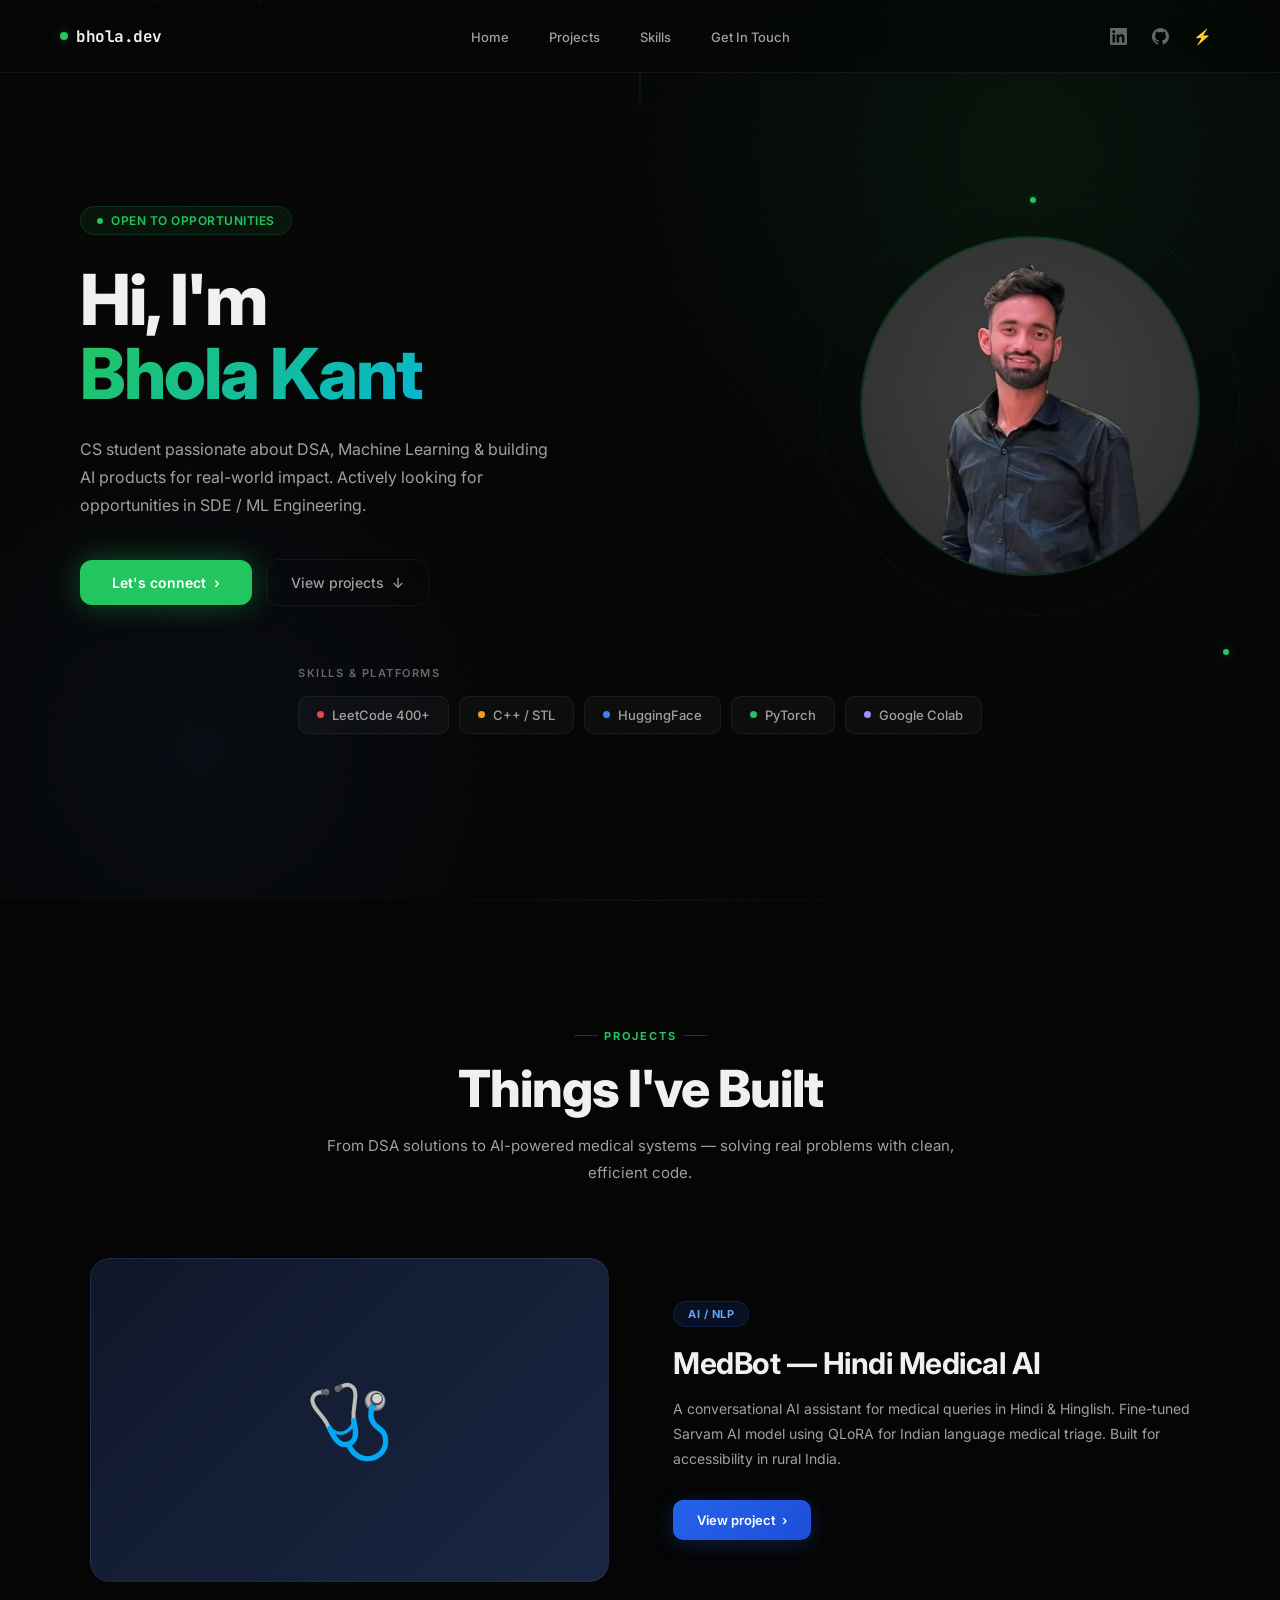
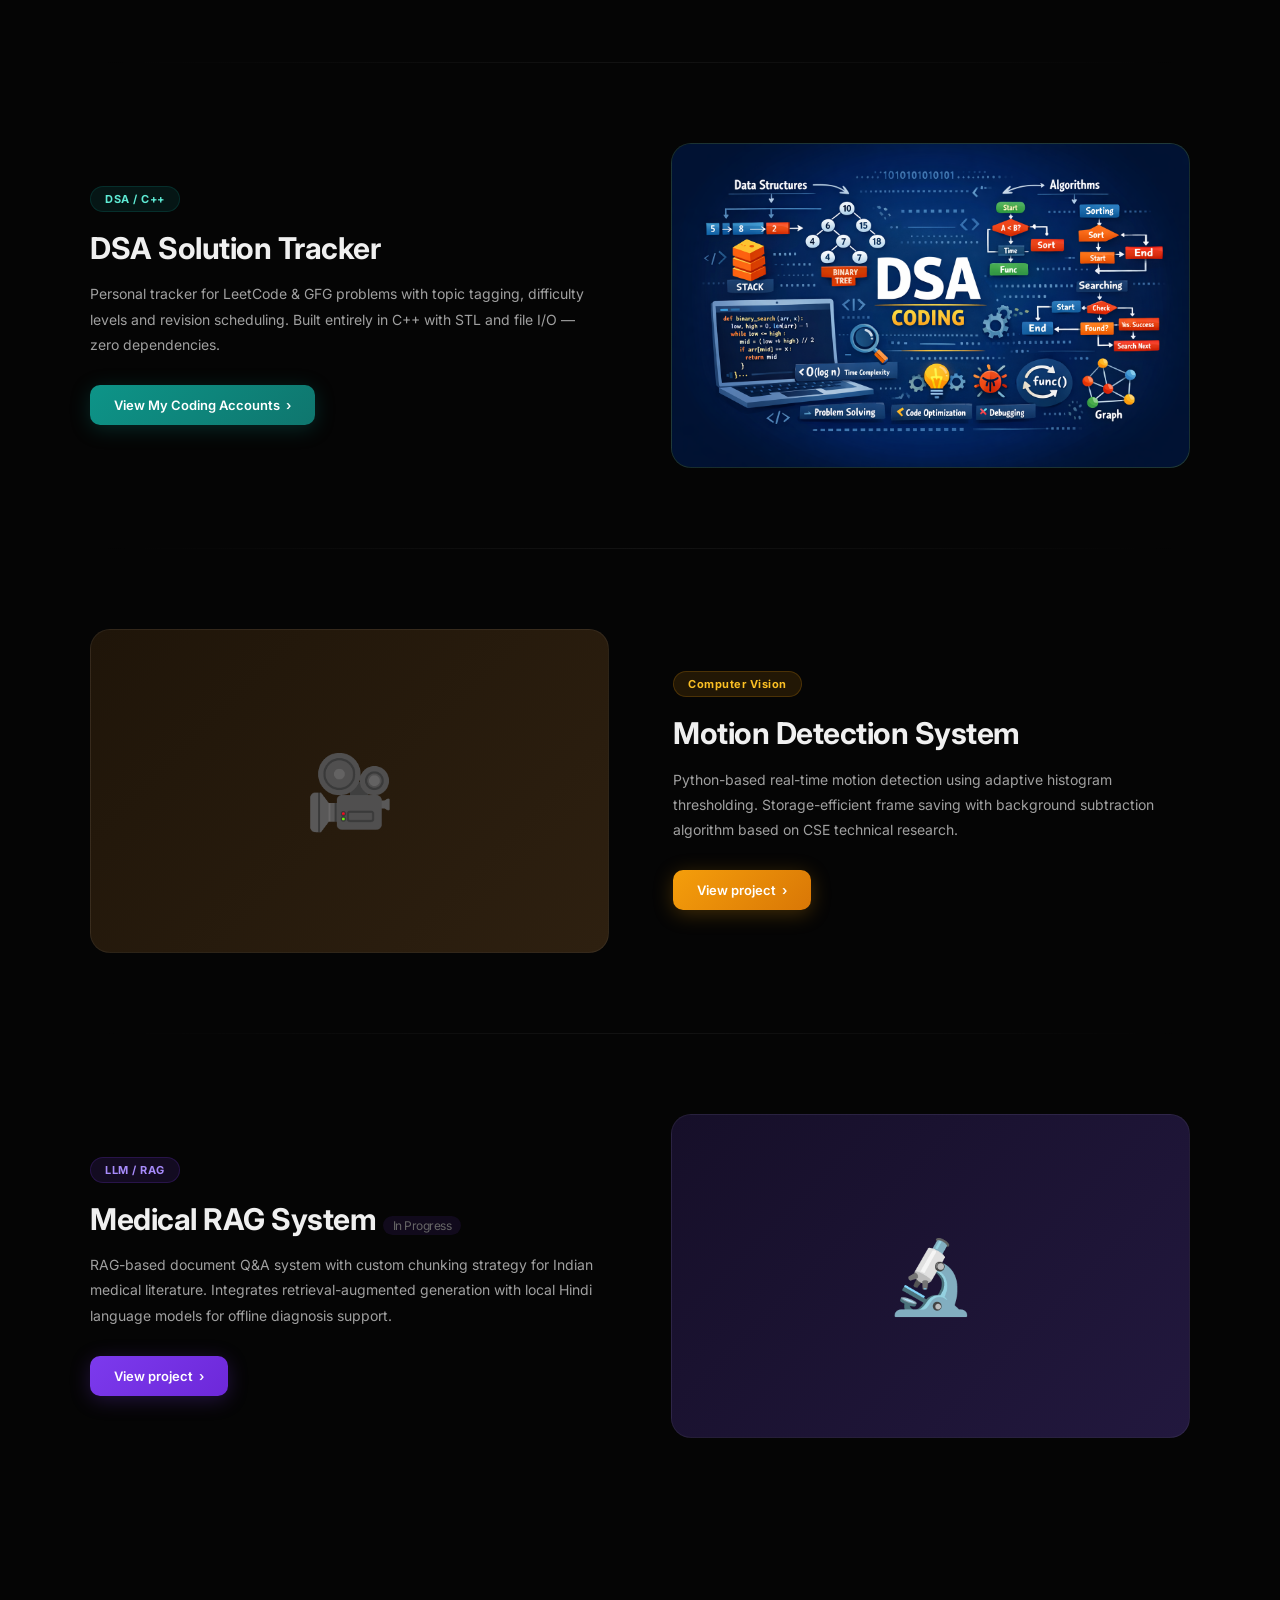
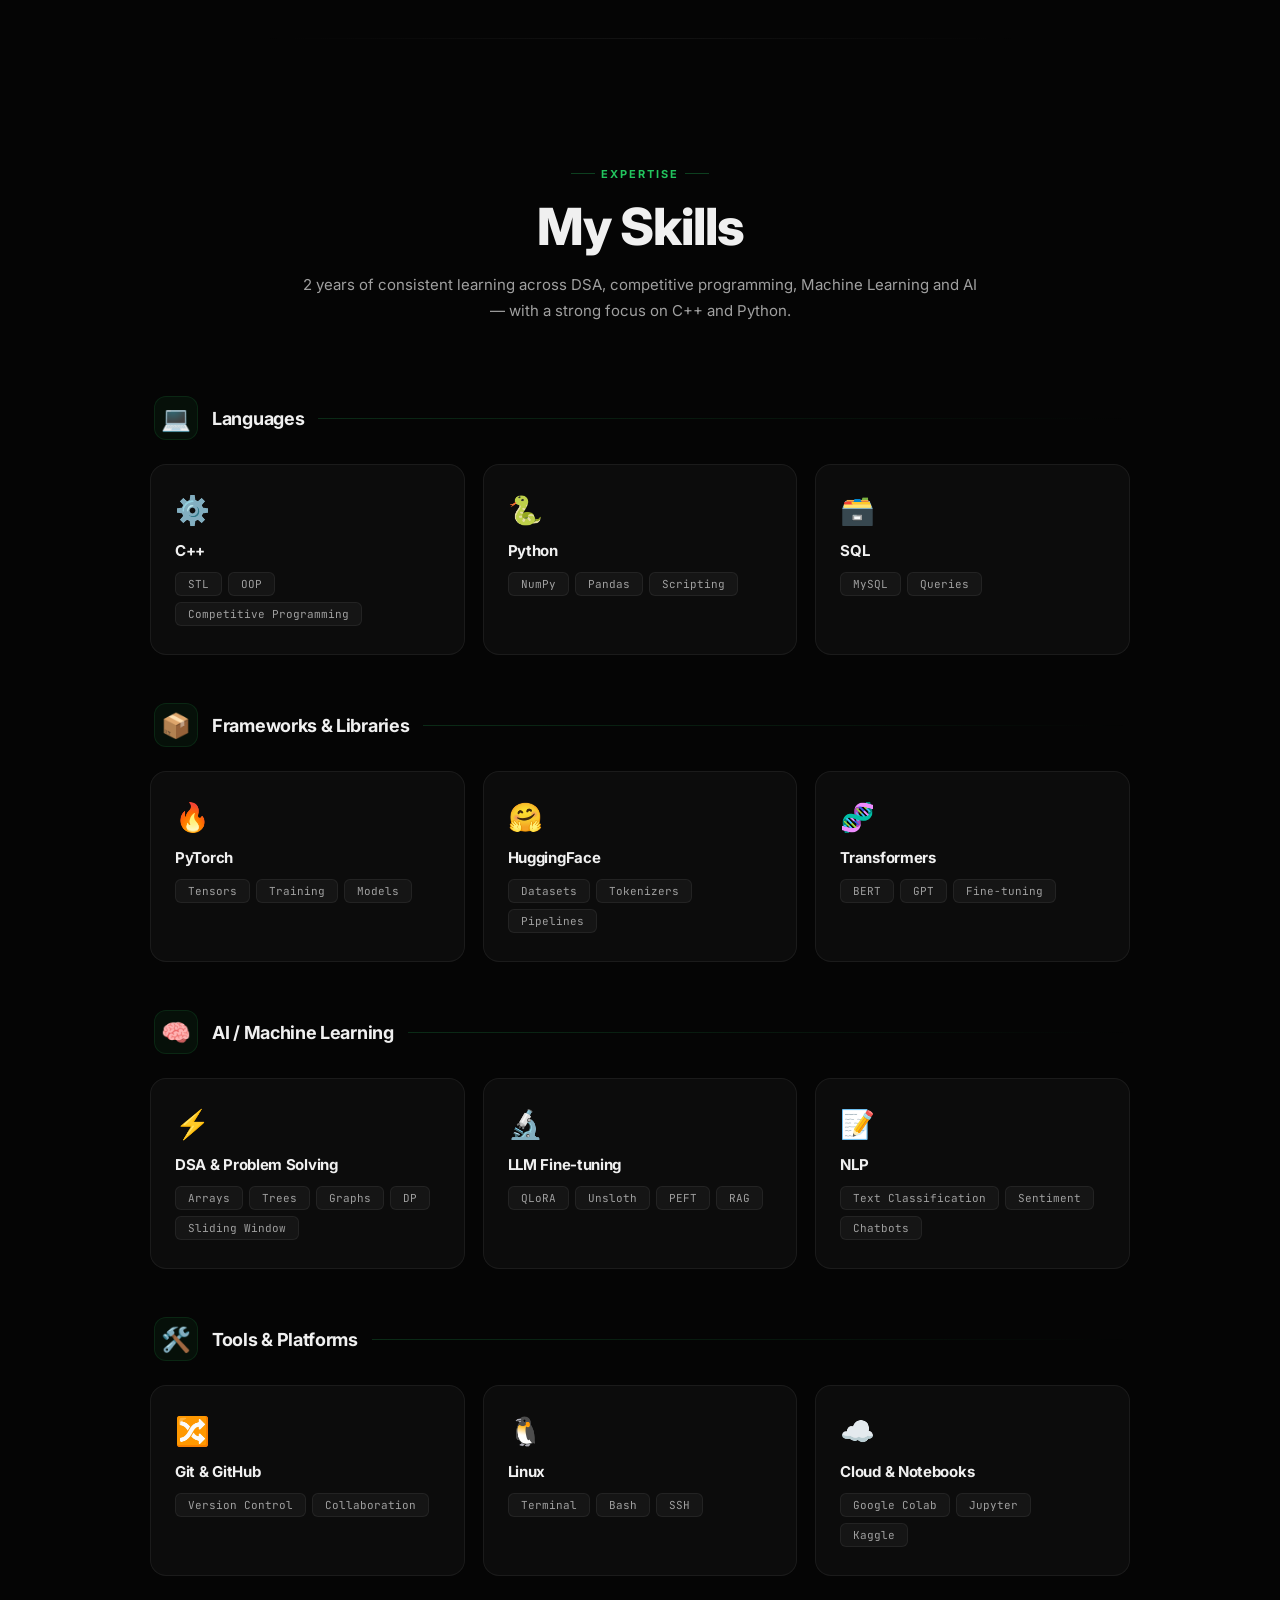
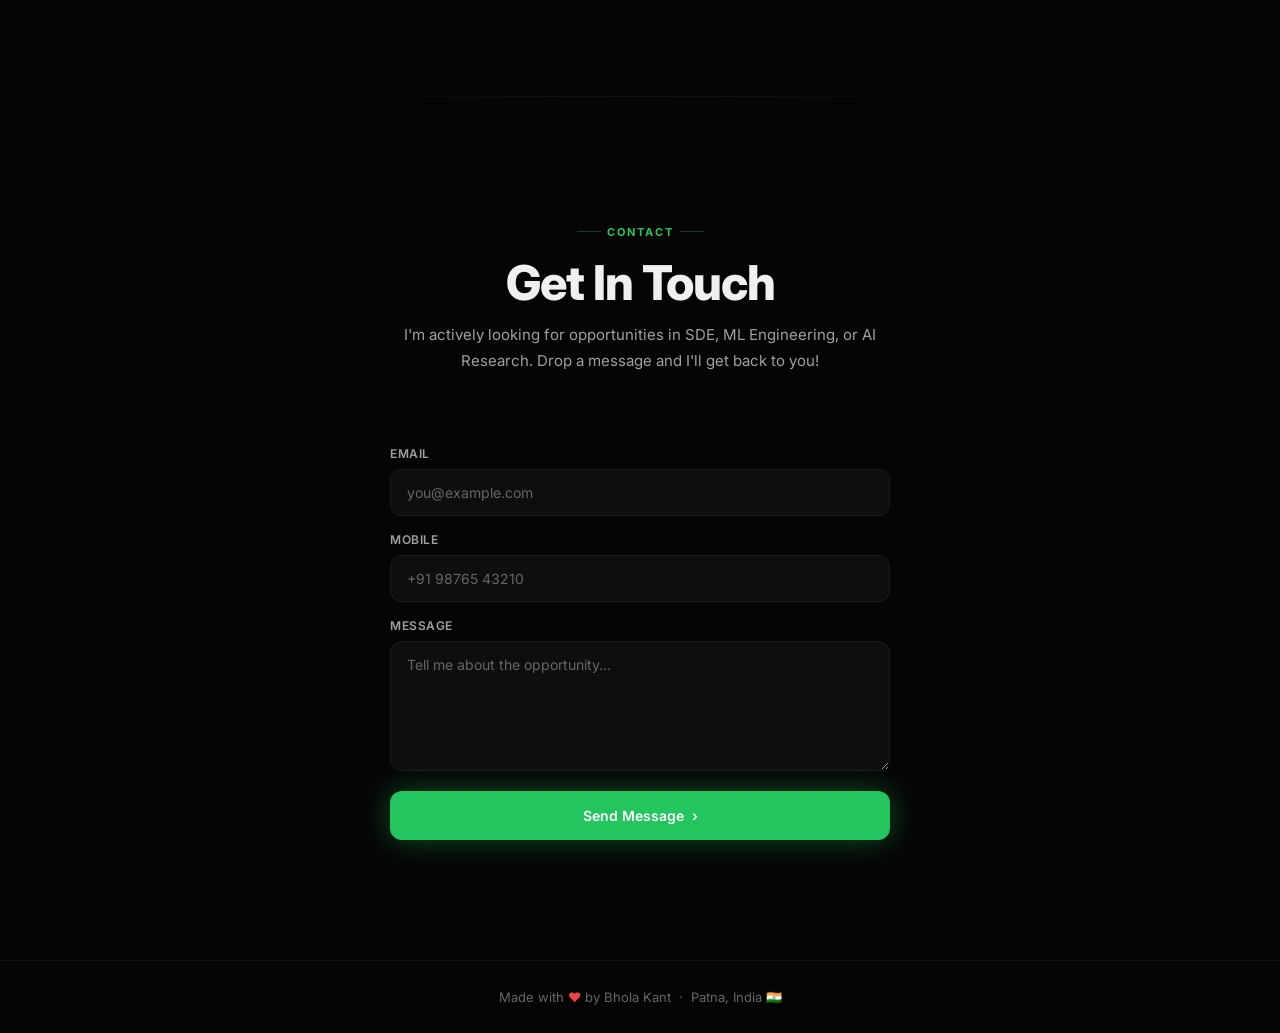
==== commit c8f6b96a: "Updated button text" ====
--- a/index.html
+++ b/index.html
@@ -85,7 +85,7 @@
         <div class="stats-bar reveal reveal-delay-4">
             <p class="stats-label">Skills & Platforms</p>
             <div class="logos-row">
-                <div class="logo-card"><span class="ldot" style="background:#ef4444"></span>LeetCode 200+</div>
+                <div class="logo-card"><span class="ldot" style="background:#ef4444"></span>LeetCode 400+</div>
                 <div class="logo-card"><span class="ldot" style="background:#f59e0b"></span>C++ / STL</div>
                 <div class="logo-card"><span class="ldot" style="background:#3b82f6"></span>HuggingFace</div>
                 <div class="logo-card"><span class="ldot" style="background:#22c55e"></span>PyTorch</div>
@@ -121,7 +121,7 @@
                 <h3>DSA Solution Tracker</h3>
                 <p>Personal tracker for LeetCode & GFG problems with topic tagging, difficulty levels and revision
                     scheduling. Built entirely in C++ with STL and file I/O — zero dependencies.</p>
-                <a href="https://codolio.com/profile/BHOLa" target="_blank" class="btn-cs c-teal">View project &nbsp;›</a>
+                <a href="https://codolio.com/profile/BHOLa" target="_blank" class="btn-cs c-teal">View My Coding Accounts &nbsp;›</a>
             </div>
         </div>
         <div class="proj-divider"></div>
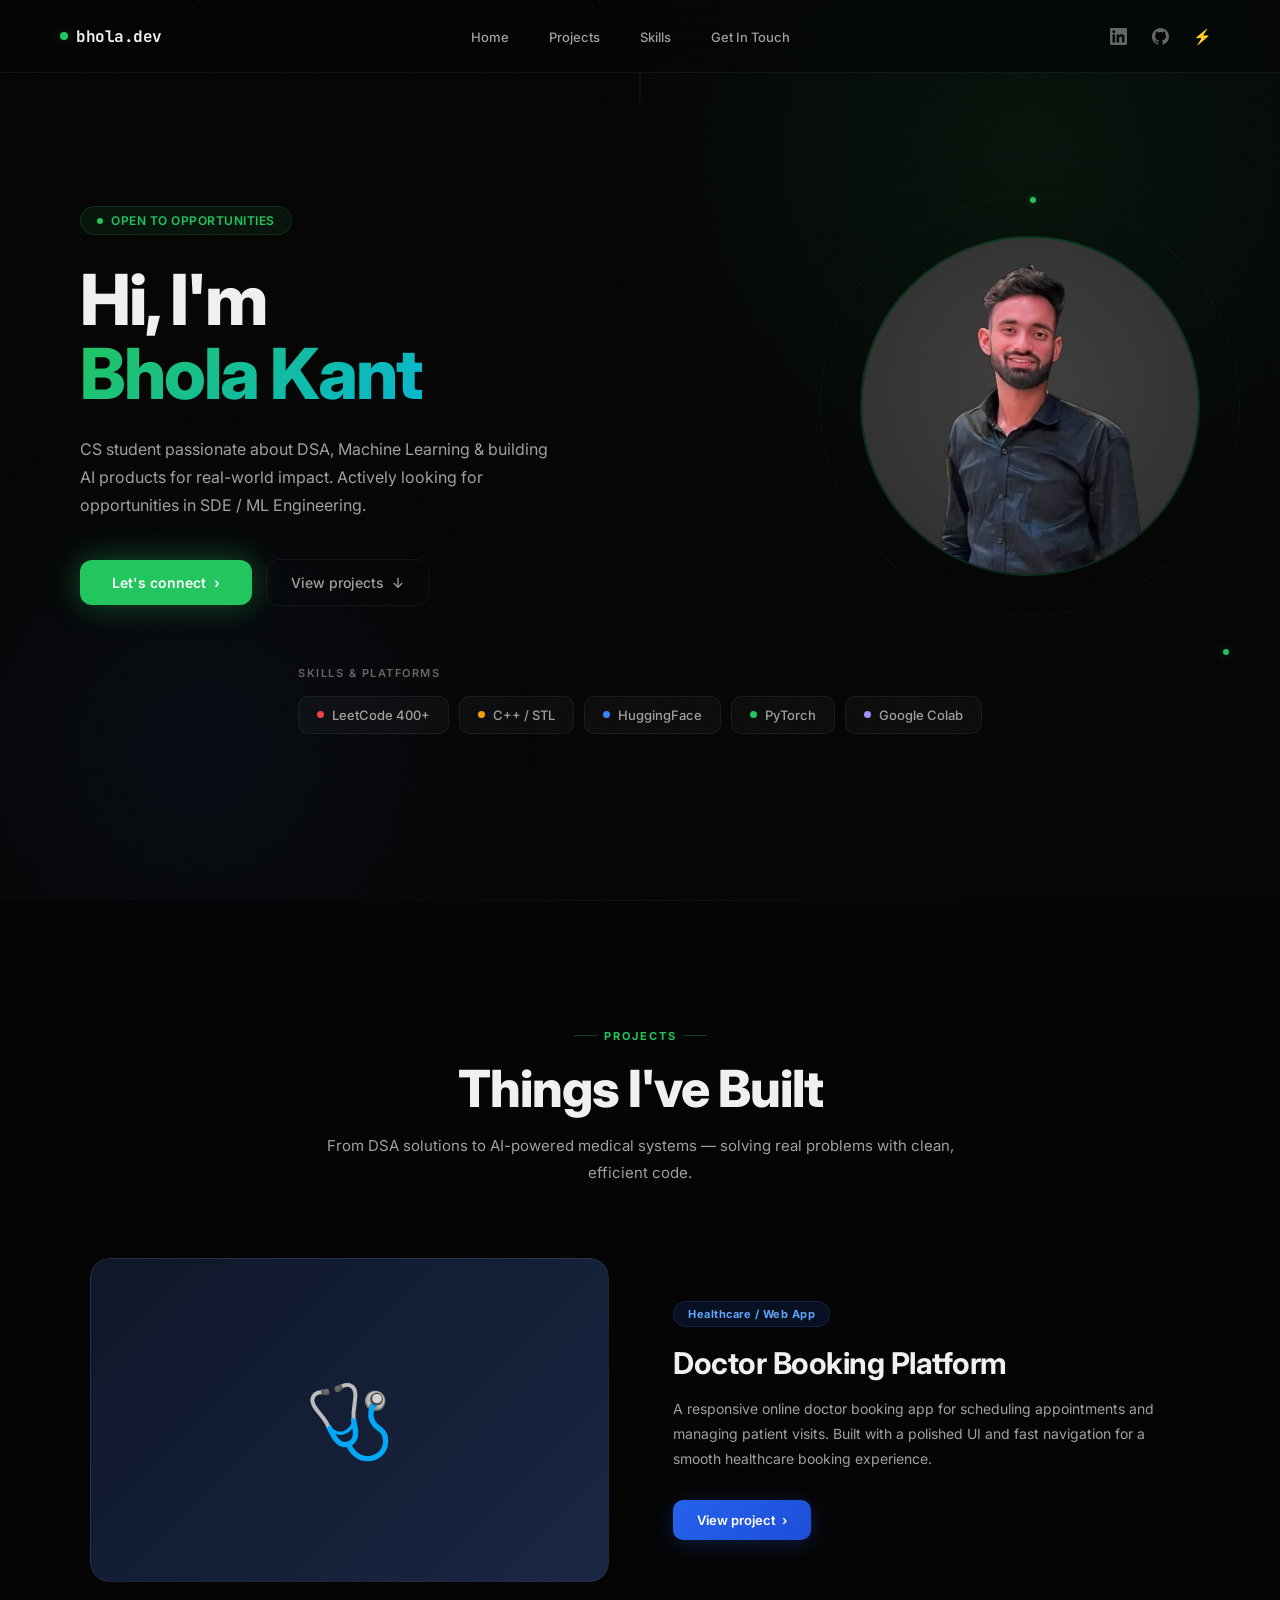
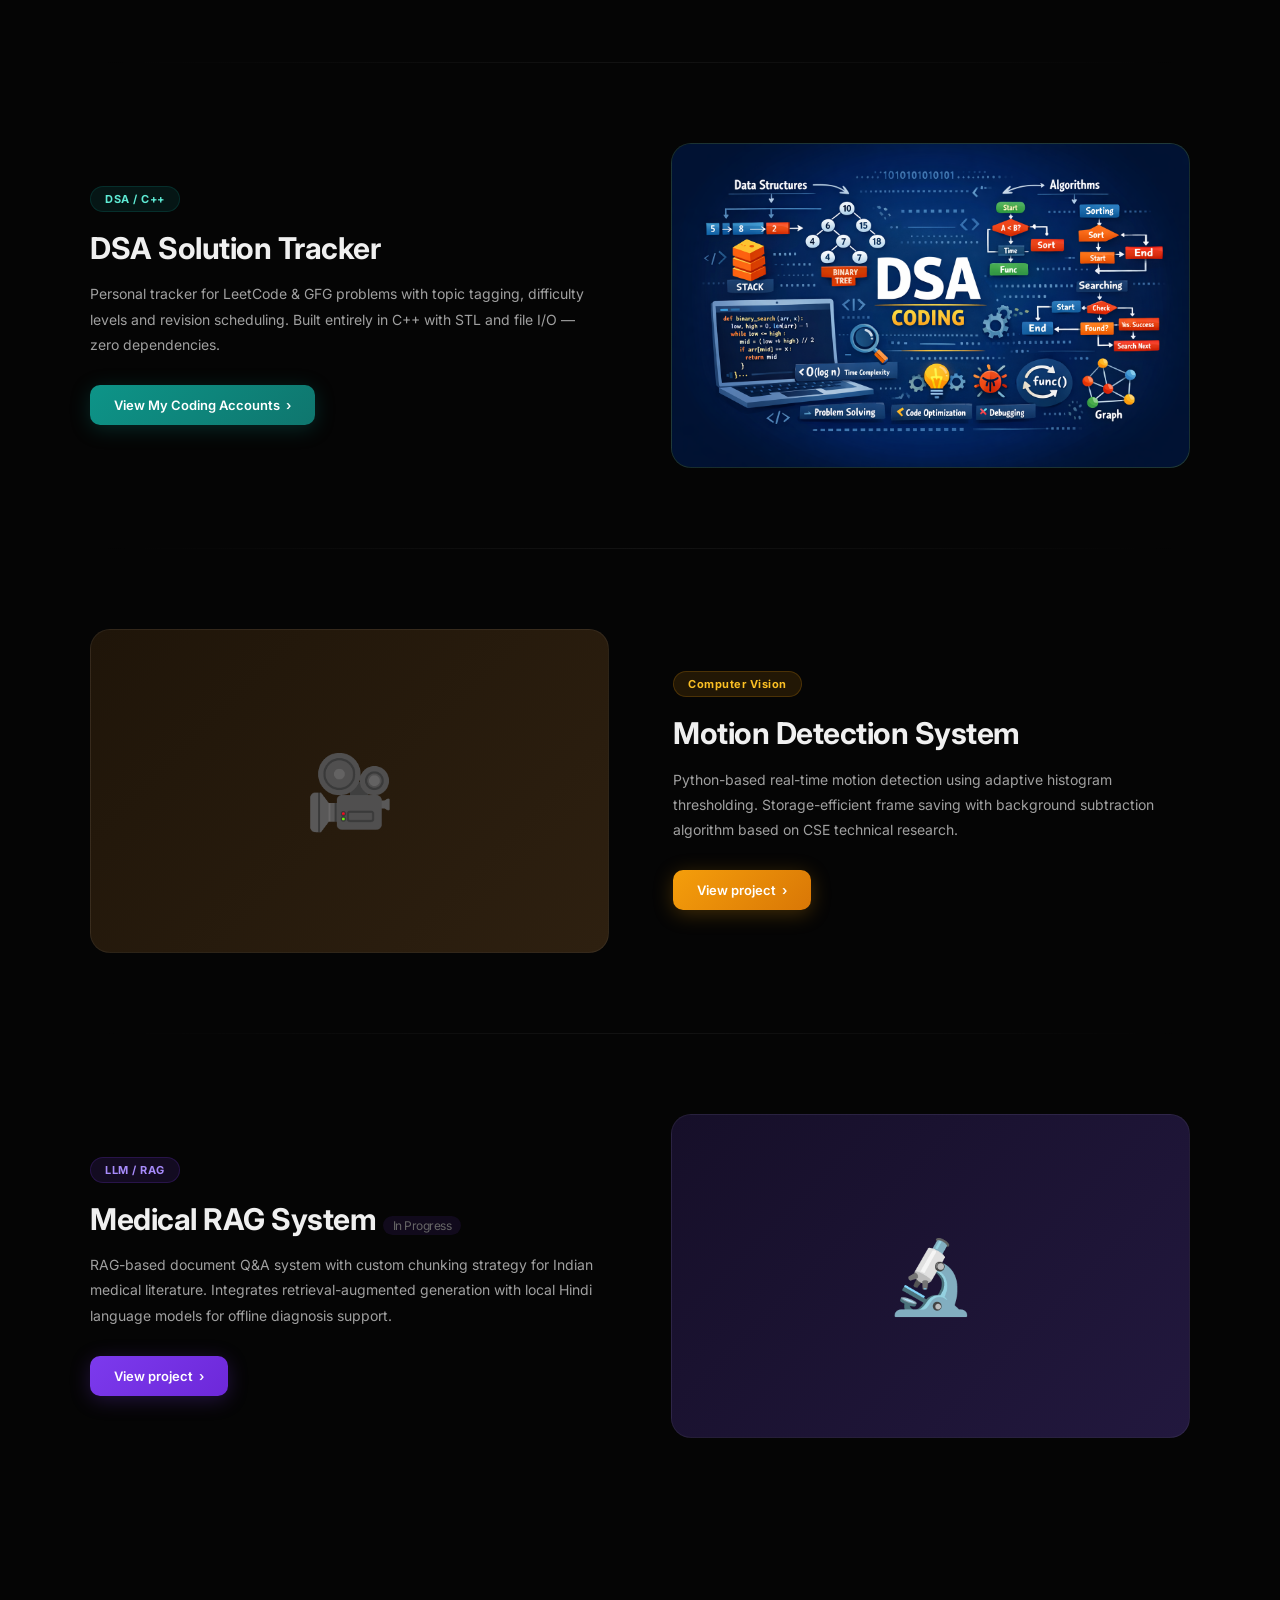
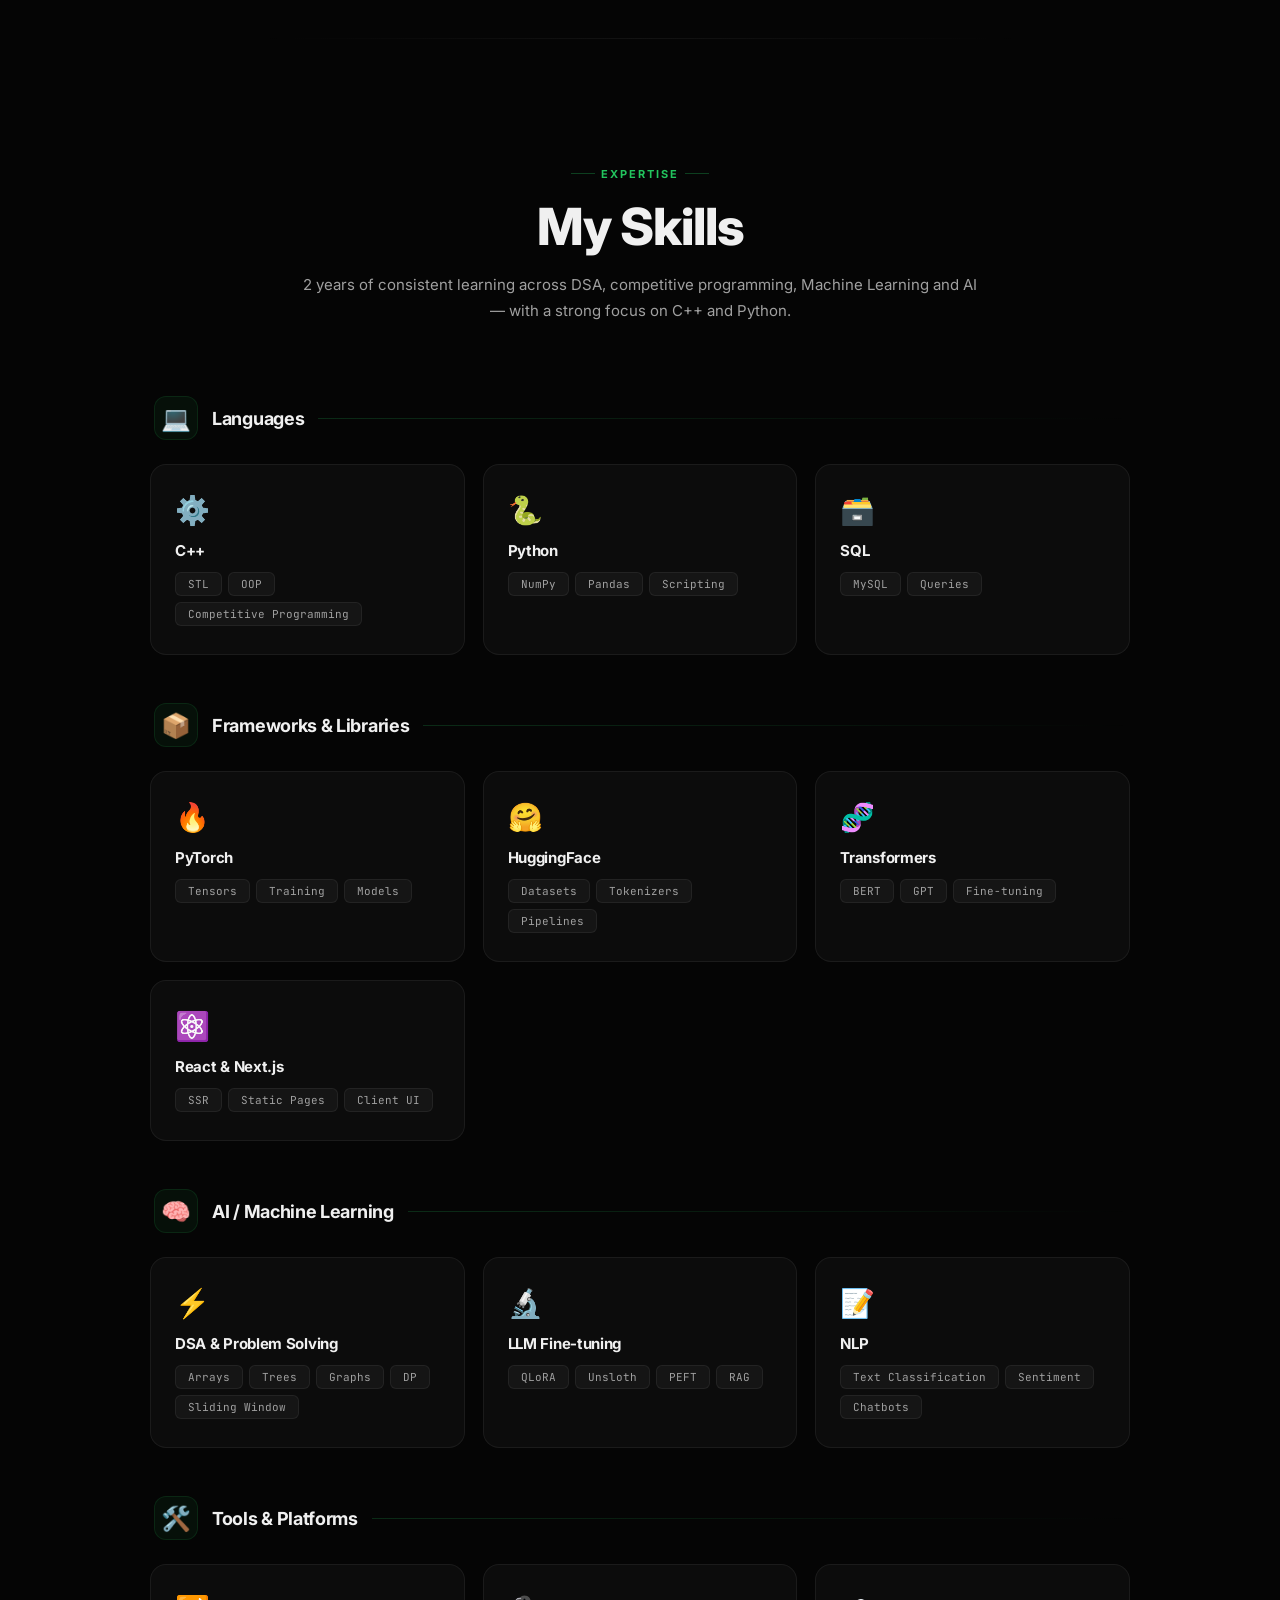
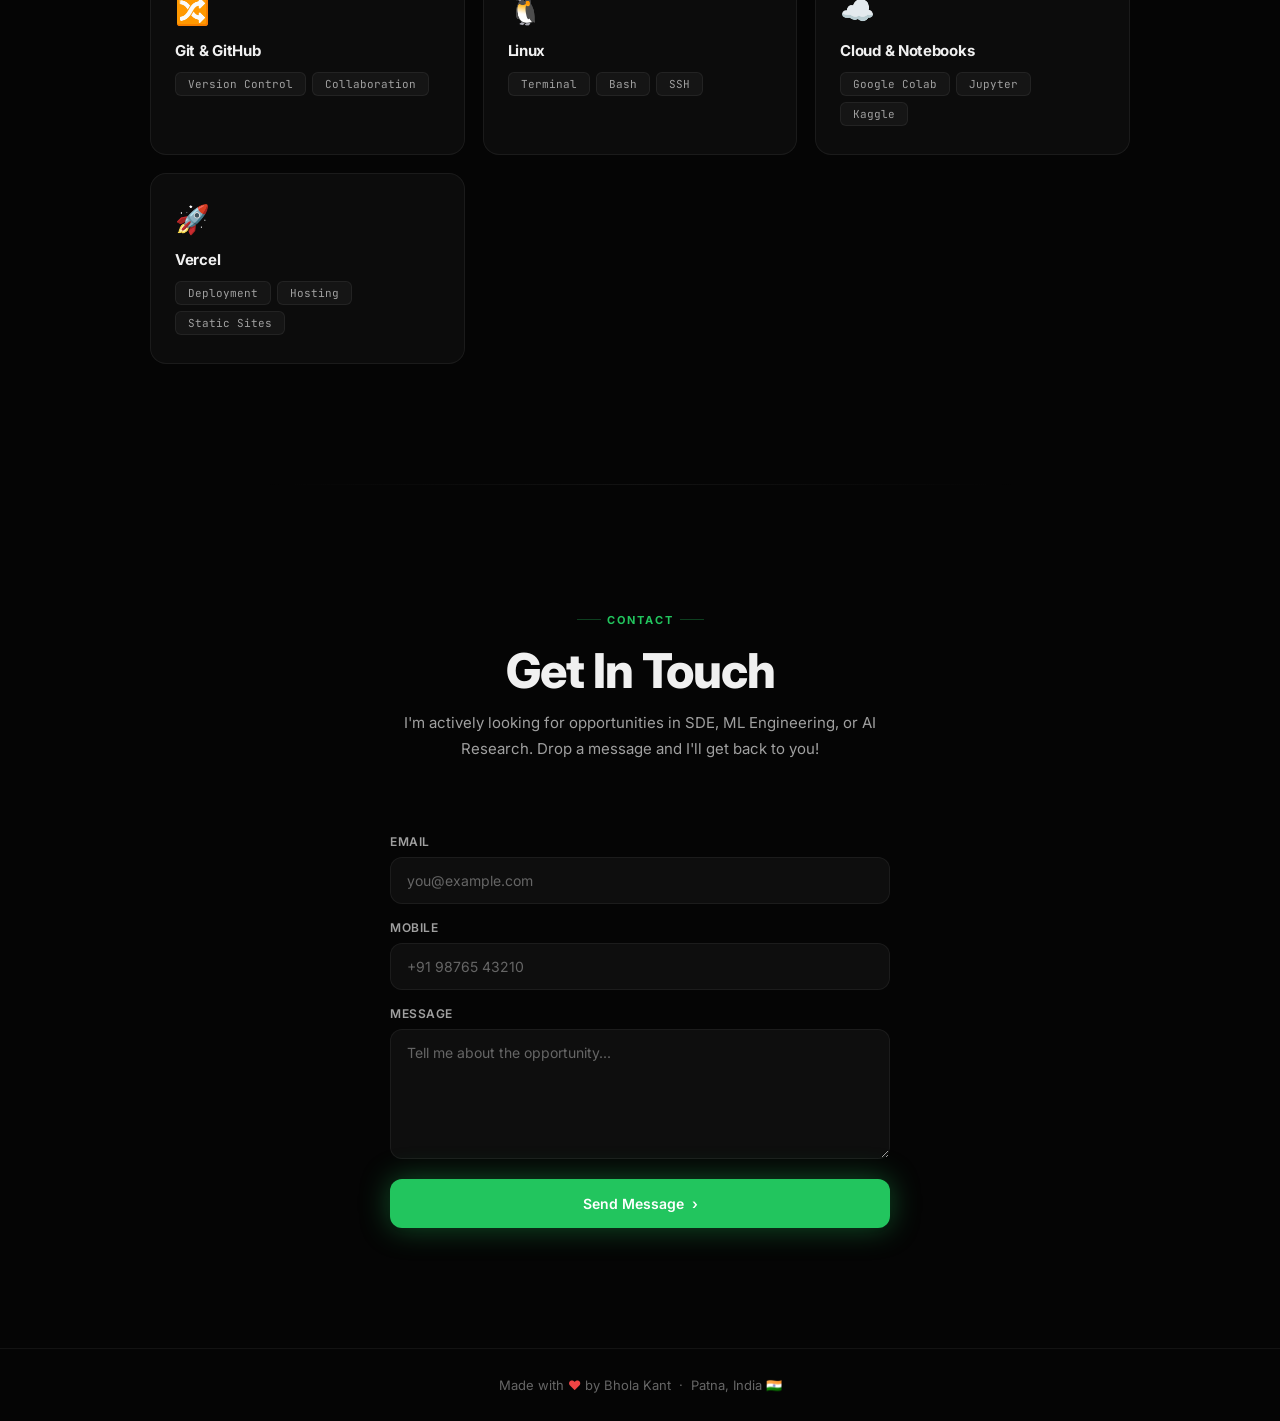
==== commit 8f701207: "Update portfolio with DocBook project and web tech skills" ====
--- a/index.html
+++ b/index.html
@@ -105,11 +105,11 @@
         <div class="proj-row reveal">
             <div class="proj-img pi-blue">🩺</div>
             <div class="proj-info">
-                <span class="pill p-blue">AI / NLP</span>
-                <h3>MedBot — Hindi Medical AI</h3>
-                <p>A conversational AI assistant for medical queries in Hindi & Hinglish. Fine-tuned Sarvam AI model
-                    using QLoRA for Indian language medical triage. Built for accessibility in rural India.</p>
-                <a href="#" class="btn-cs c-blue">View project &nbsp;›</a>
+                <span class="pill p-blue">Healthcare / Web App</span>
+                <h3>Doctor Booking Platform</h3>
+                <p>A responsive online doctor booking app for scheduling appointments and managing patient visits.
+                    Built with a polished UI and fast navigation for a smooth healthcare booking experience.</p>
+                <a href="https://doctor-booking-git-main-bhola12s-projects.vercel.app/" target="_blank" class="btn-cs c-blue">View project &nbsp;›</a>
             </div>
         </div>
         <div class="proj-divider"></div>
@@ -211,6 +211,11 @@
                     <div class="sk-name">Transformers</div>
                     <div class="sk-tags"><span class="stag">BERT</span><span class="stag">GPT</span><span class="stag">Fine-tuning</span></div>
                 </div>
+                <div class="sk-tile">
+                    <div class="sk-icon">⚛️</div>
+                    <div class="sk-name">React & Next.js</div>
+                    <div class="sk-tags"><span class="stag">SSR</span><span class="stag">Static Pages</span><span class="stag">Client UI</span></div>
+                </div>
                 <!-- ADD MORE FRAMEWORKS HERE -->
             </div>
         </div>
@@ -264,6 +269,11 @@
                     <div class="sk-icon">☁️</div>
                     <div class="sk-name">Cloud & Notebooks</div>
                     <div class="sk-tags"><span class="stag">Google Colab</span><span class="stag">Jupyter</span><span class="stag">Kaggle</span></div>
+                </div>
+                <div class="sk-tile">
+                    <div class="sk-icon">🚀</div>
+                    <div class="sk-name">Vercel</div>
+                    <div class="sk-tags"><span class="stag">Deployment</span><span class="stag">Hosting</span><span class="stag">Static Sites</span></div>
                 </div>
                 <!-- ADD MORE TOOLS HERE -->
             </div>
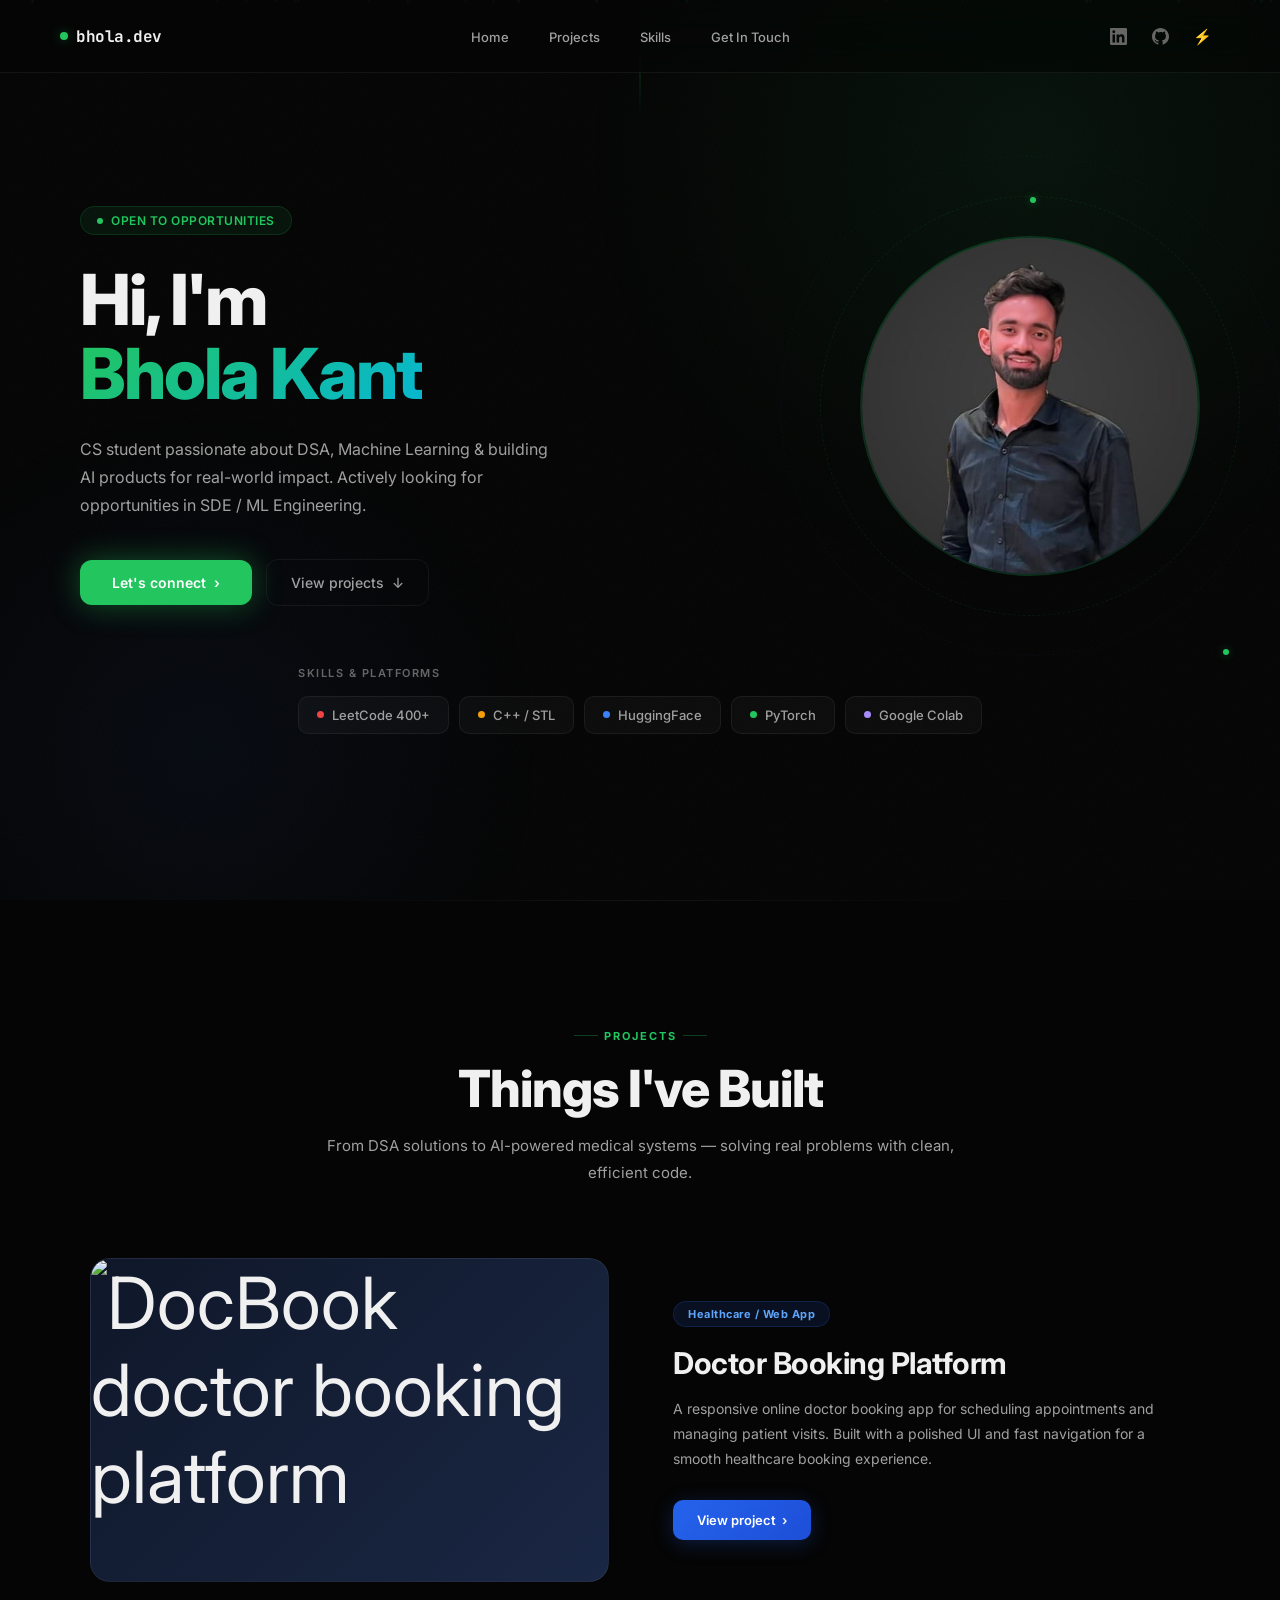
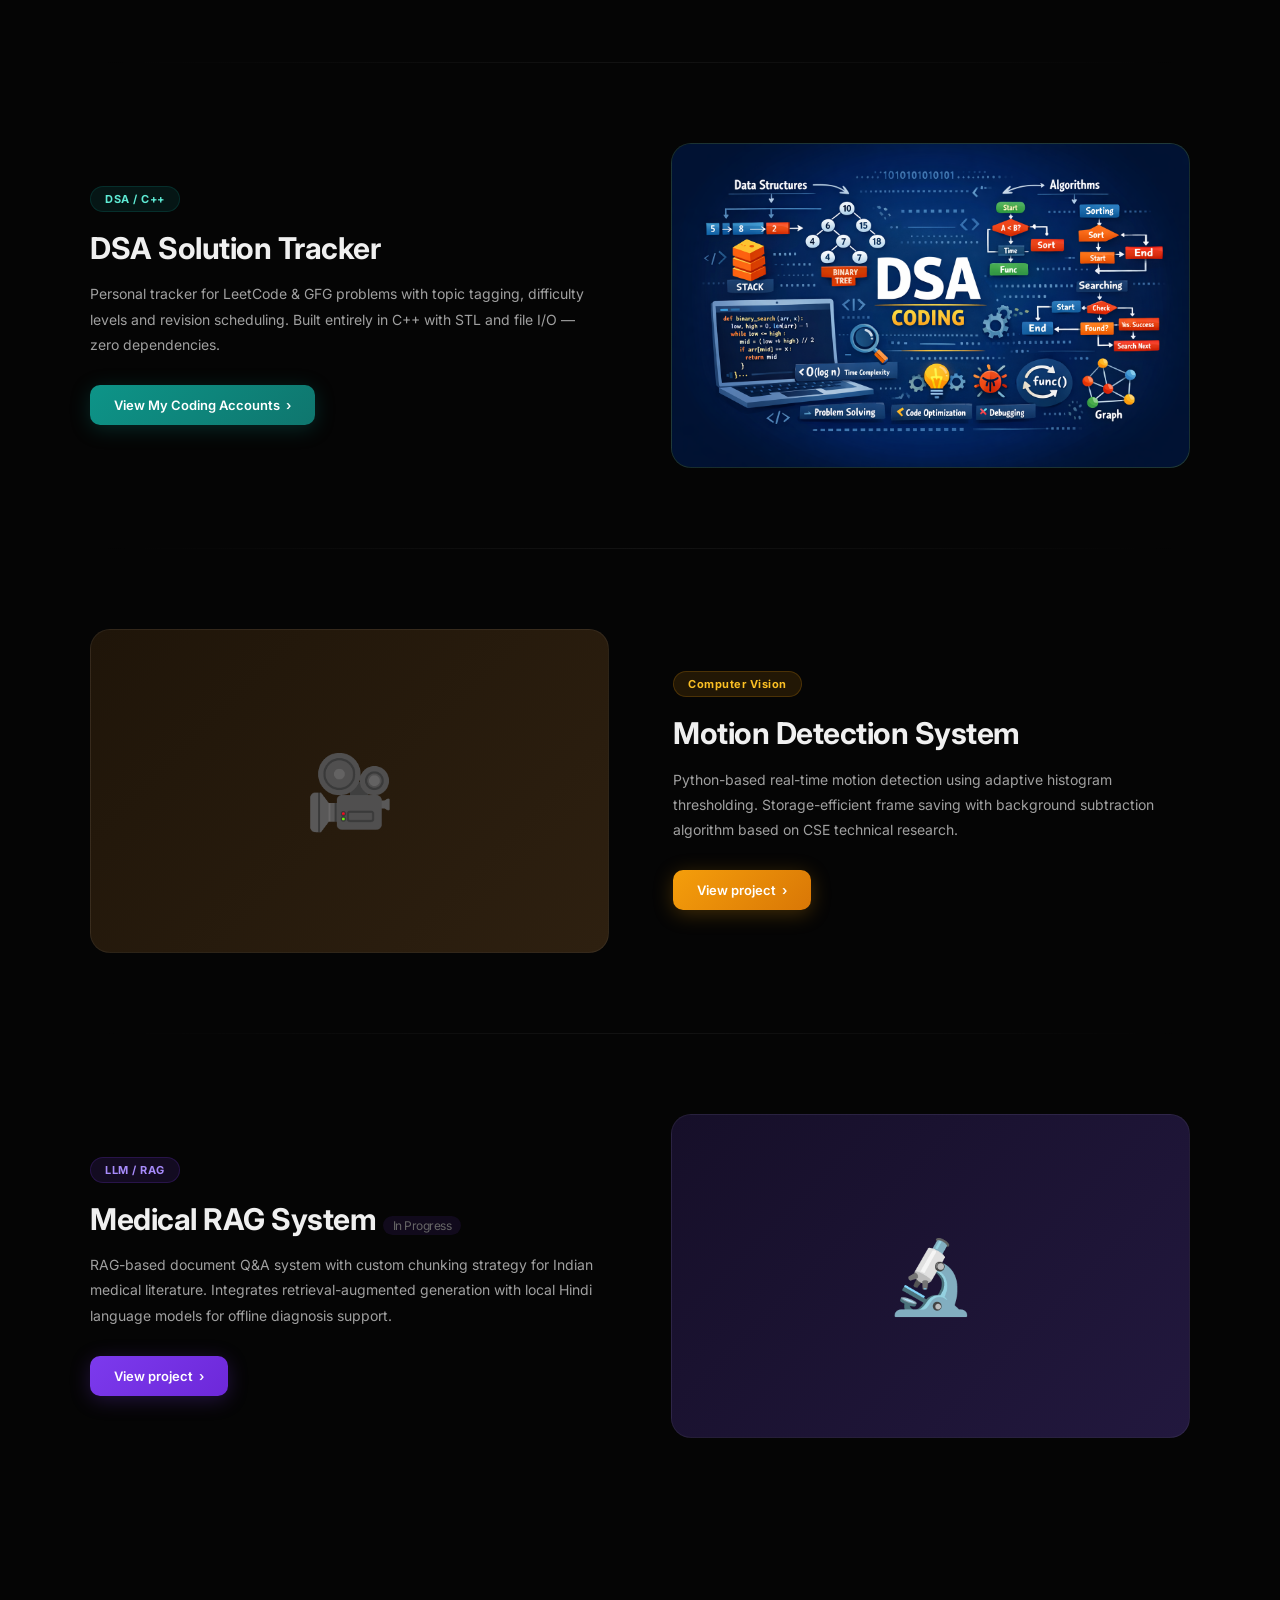
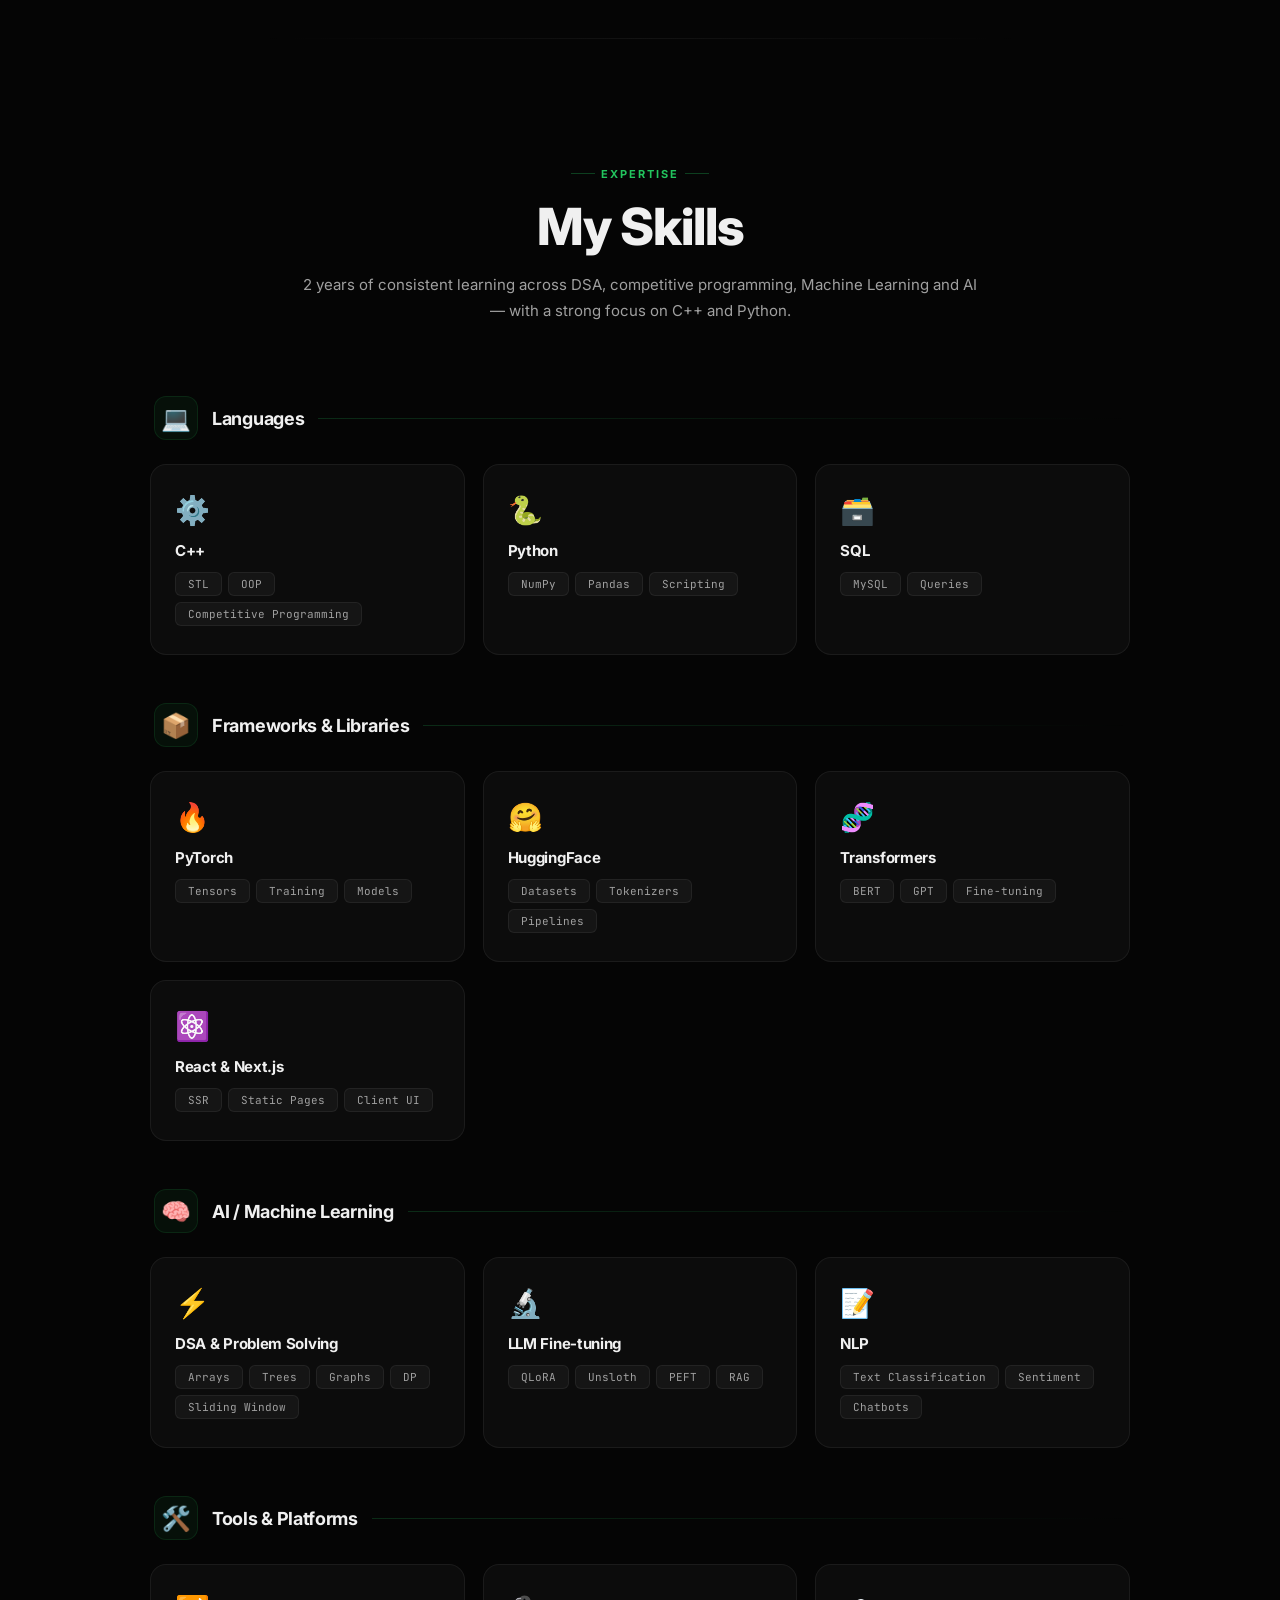
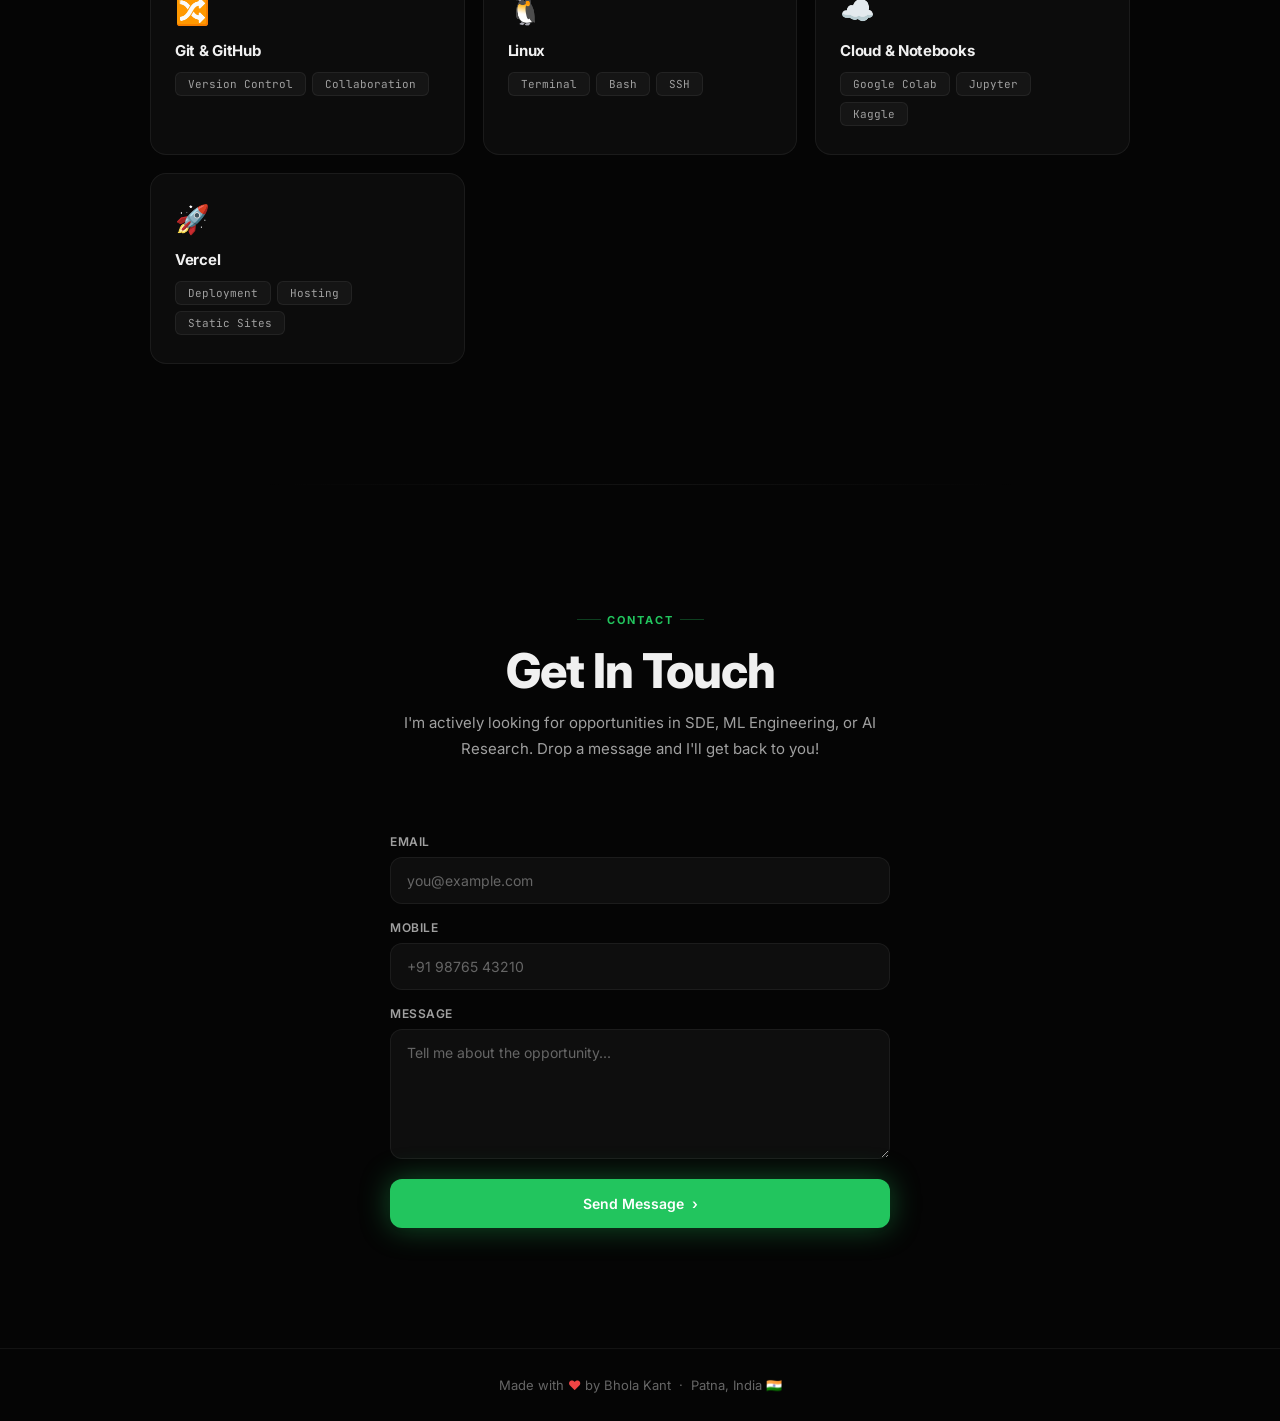
==== commit 2ebeee10: "Use doctor booking screenshot in portfolio project card" ====
--- a/index.html
+++ b/index.html
@@ -103,7 +103,9 @@
         </div>
 
         <div class="proj-row reveal">
-            <div class="proj-img pi-blue">🩺</div>
+            <div class="proj-img pi-blue">
+                <img src="doctor-booking.png" alt="DocBook doctor booking platform">
+            </div>
             <div class="proj-info">
                 <span class="pill p-blue">Healthcare / Web App</span>
                 <h3>Doctor Booking Platform</h3>
--- a/style.css
+++ b/style.css
@@ -611,6 +611,13 @@
     transition: all 0.4s cubic-bezier(0.4, 0, 0.2, 1);
 }
 
+.proj-img img {
+    width: 100%;
+    height: 100%;
+    object-fit: cover;
+    display: block;
+}
+
 .proj-img:hover {
     transform: translateY(-4px);
     box-shadow: 0 20px 60px rgba(0, 0, 0, 0.3);
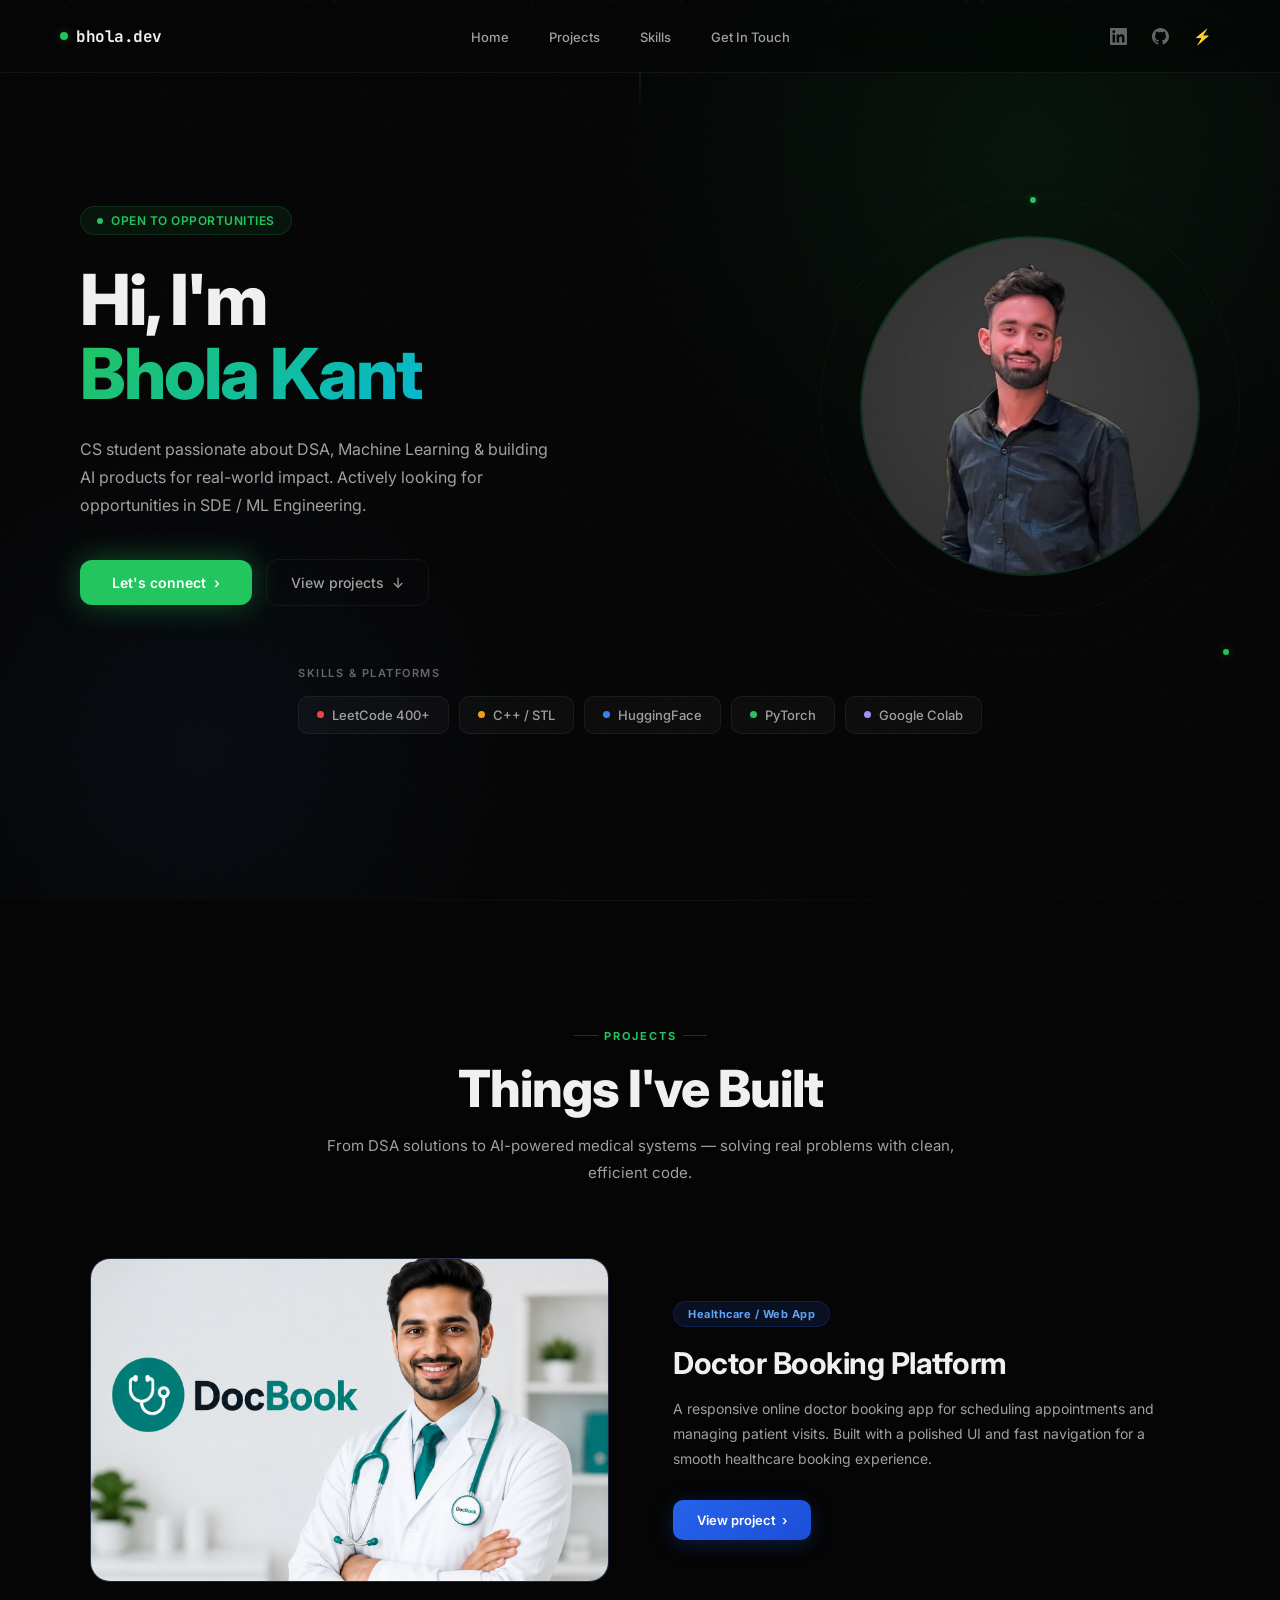
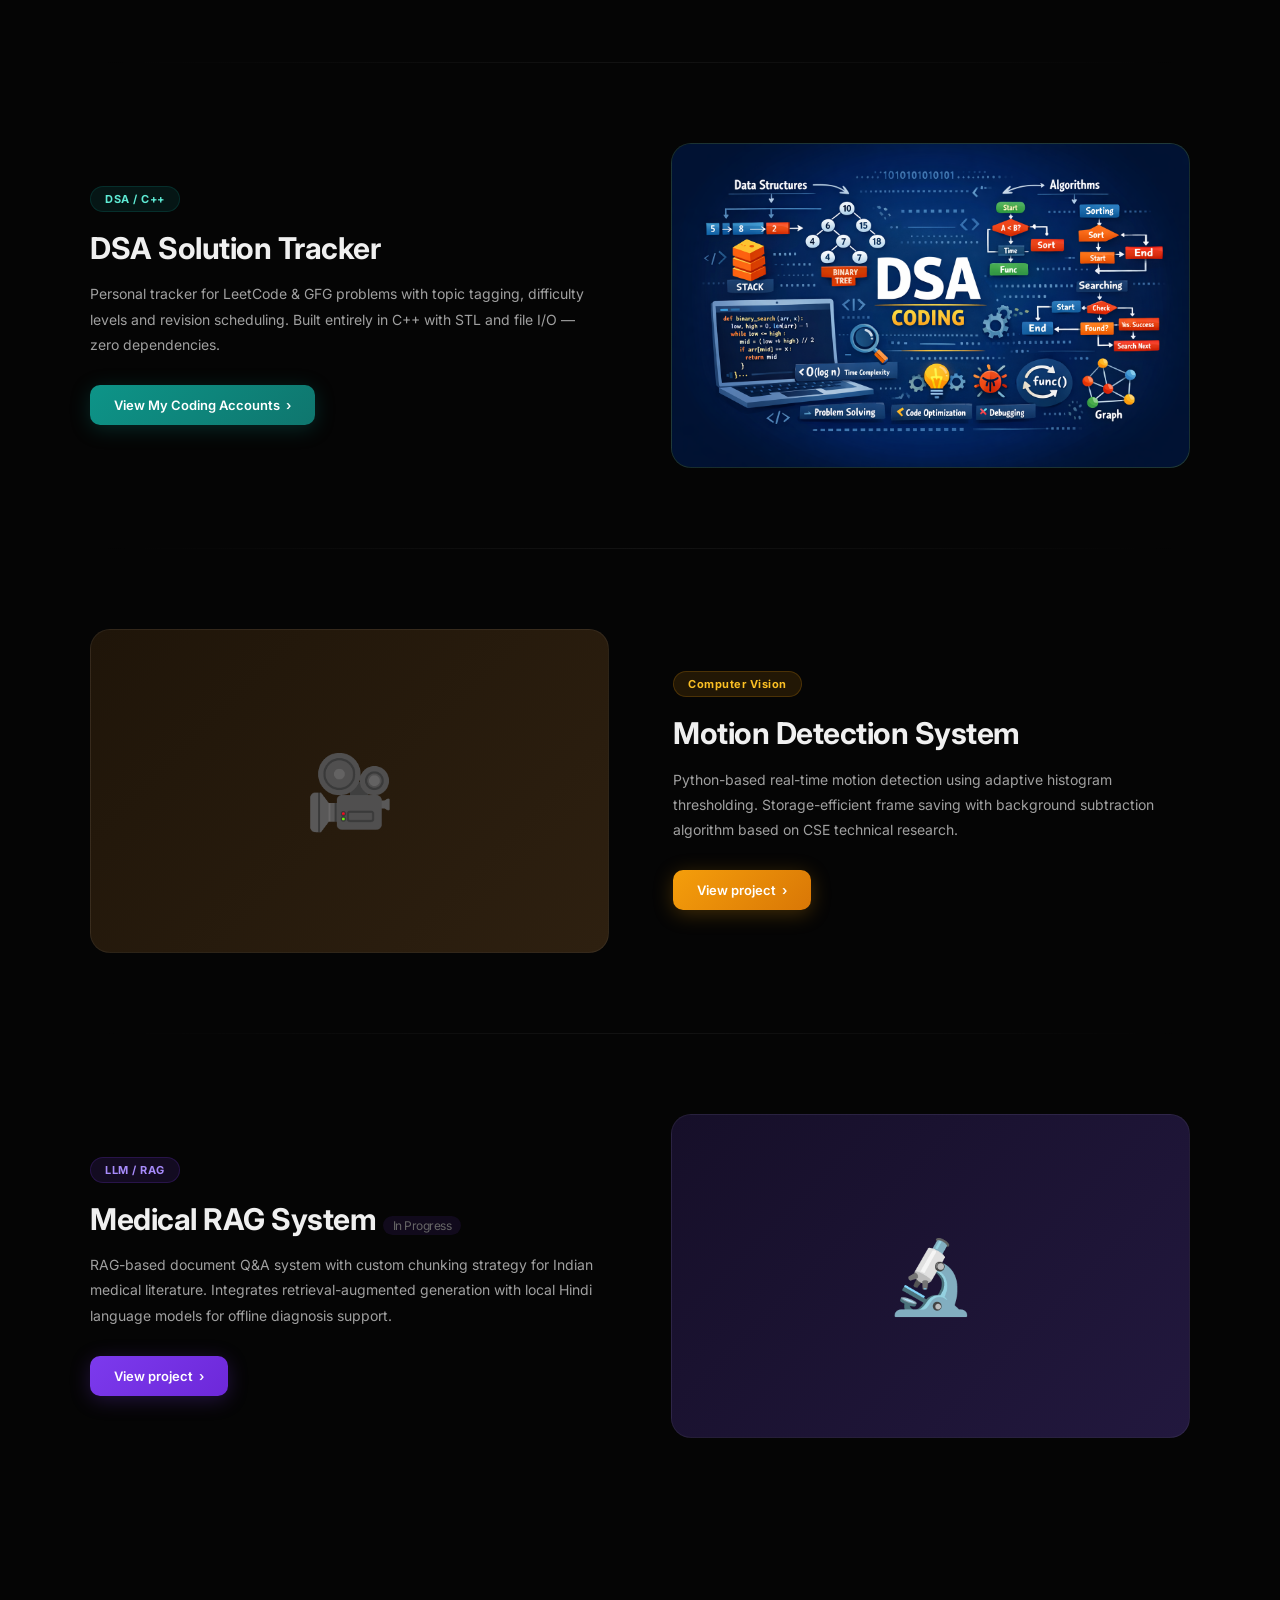
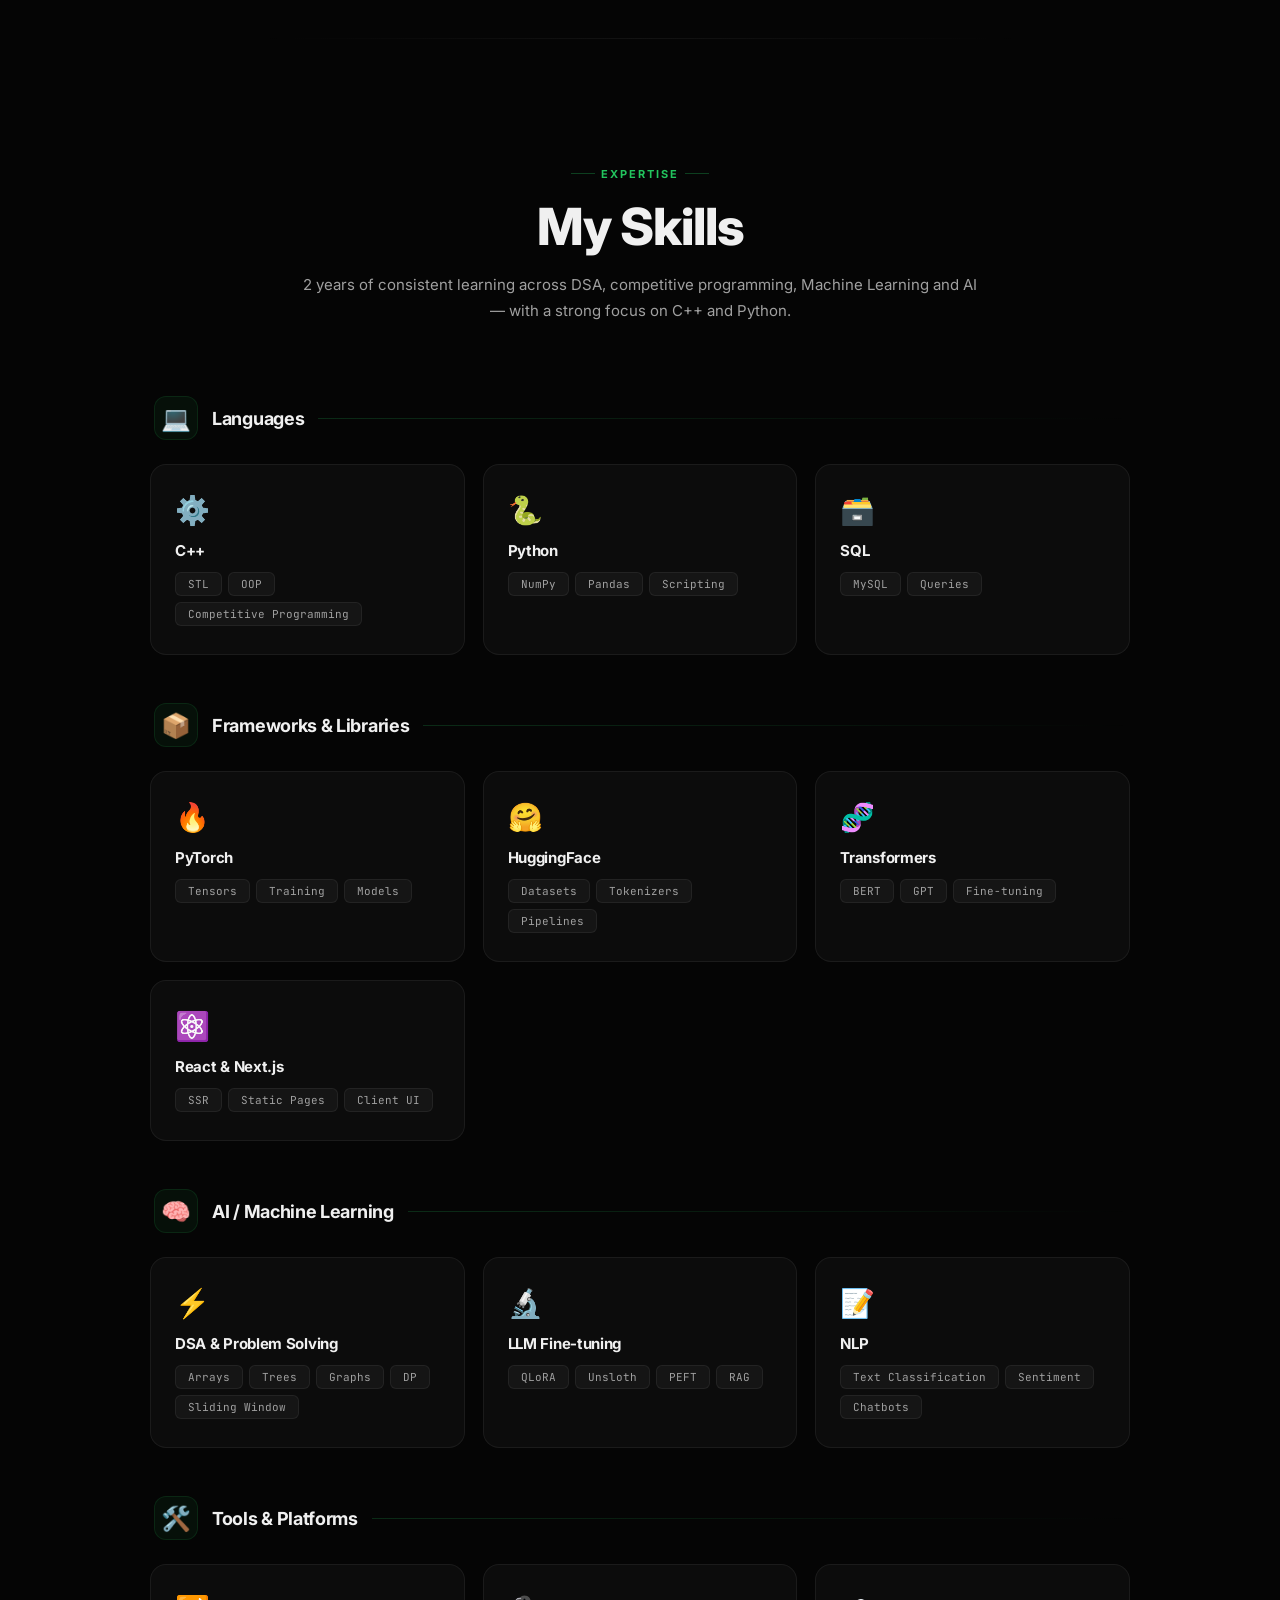
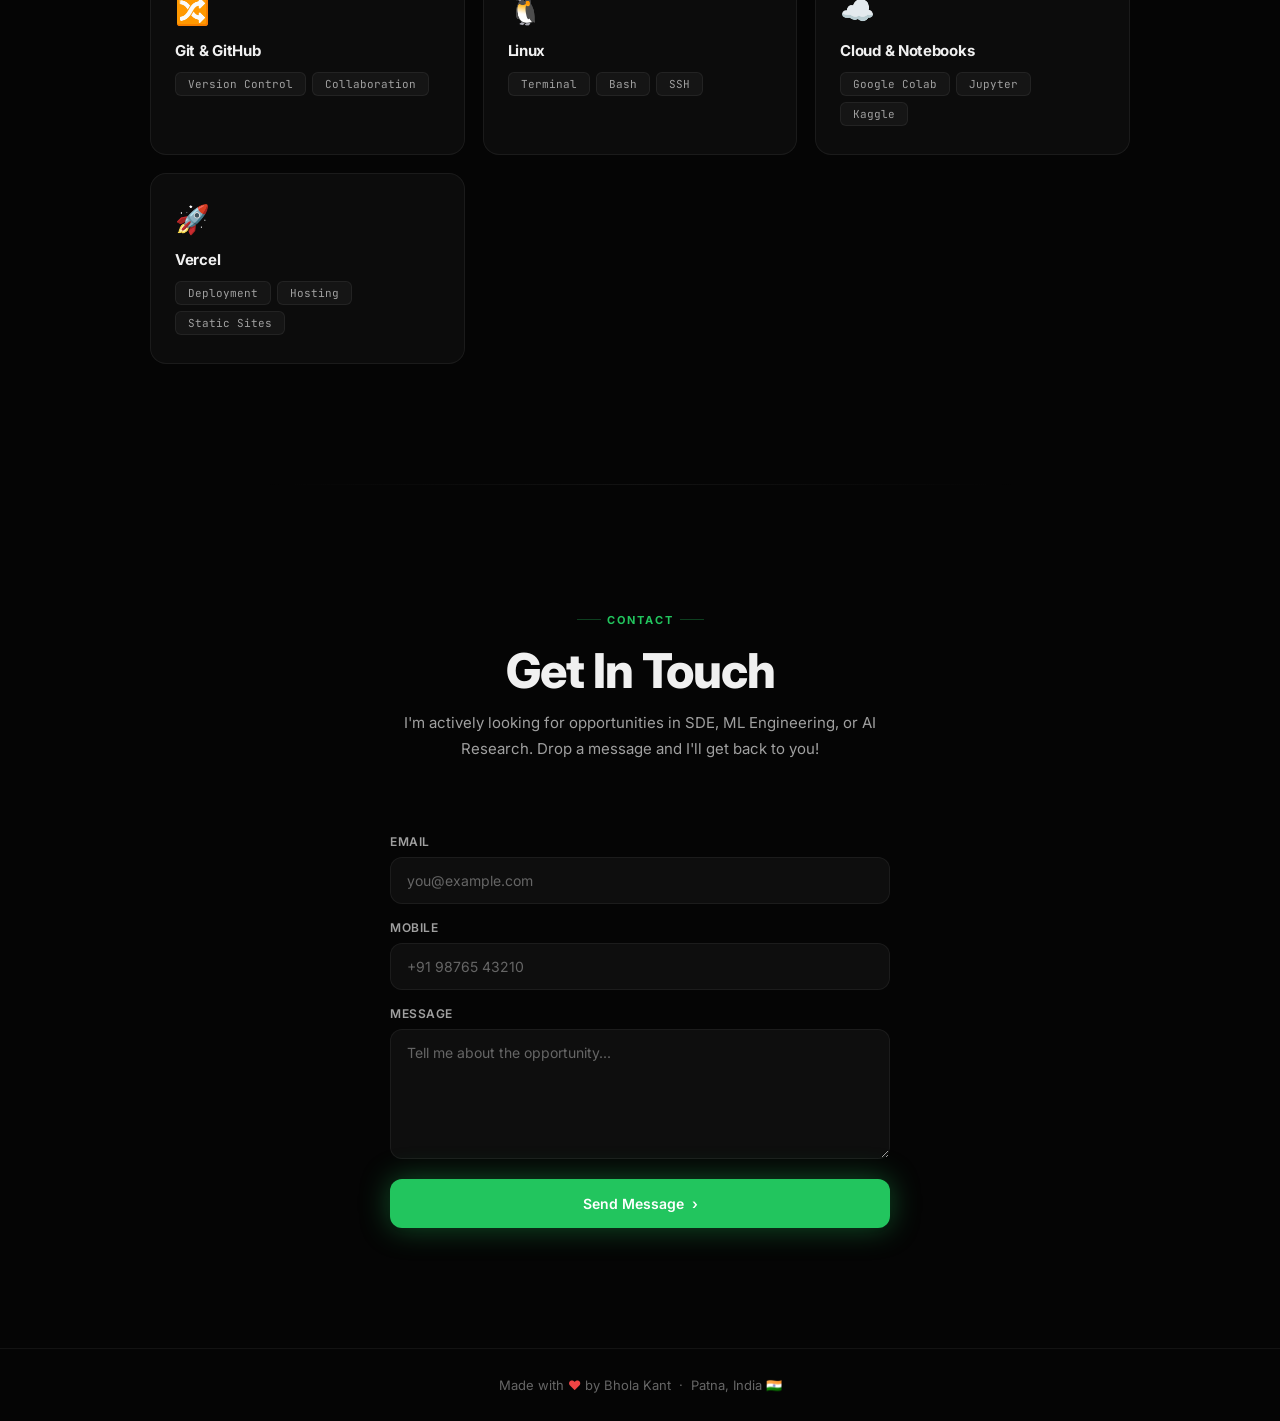
==== commit 33dc35f7: "Update project card to use new DocBook branded doctor image" ====
--- a/index.html
+++ b/index.html
@@ -104,7 +104,7 @@
 
         <div class="proj-row reveal">
             <div class="proj-img pi-blue">
-                <img src="doctor-booking.png" alt="DocBook doctor booking platform">
+                <img src="docbook-doctor.png" alt="DocBook doctor booking platform">
             </div>
             <div class="proj-info">
                 <span class="pill p-blue">Healthcare / Web App</span>
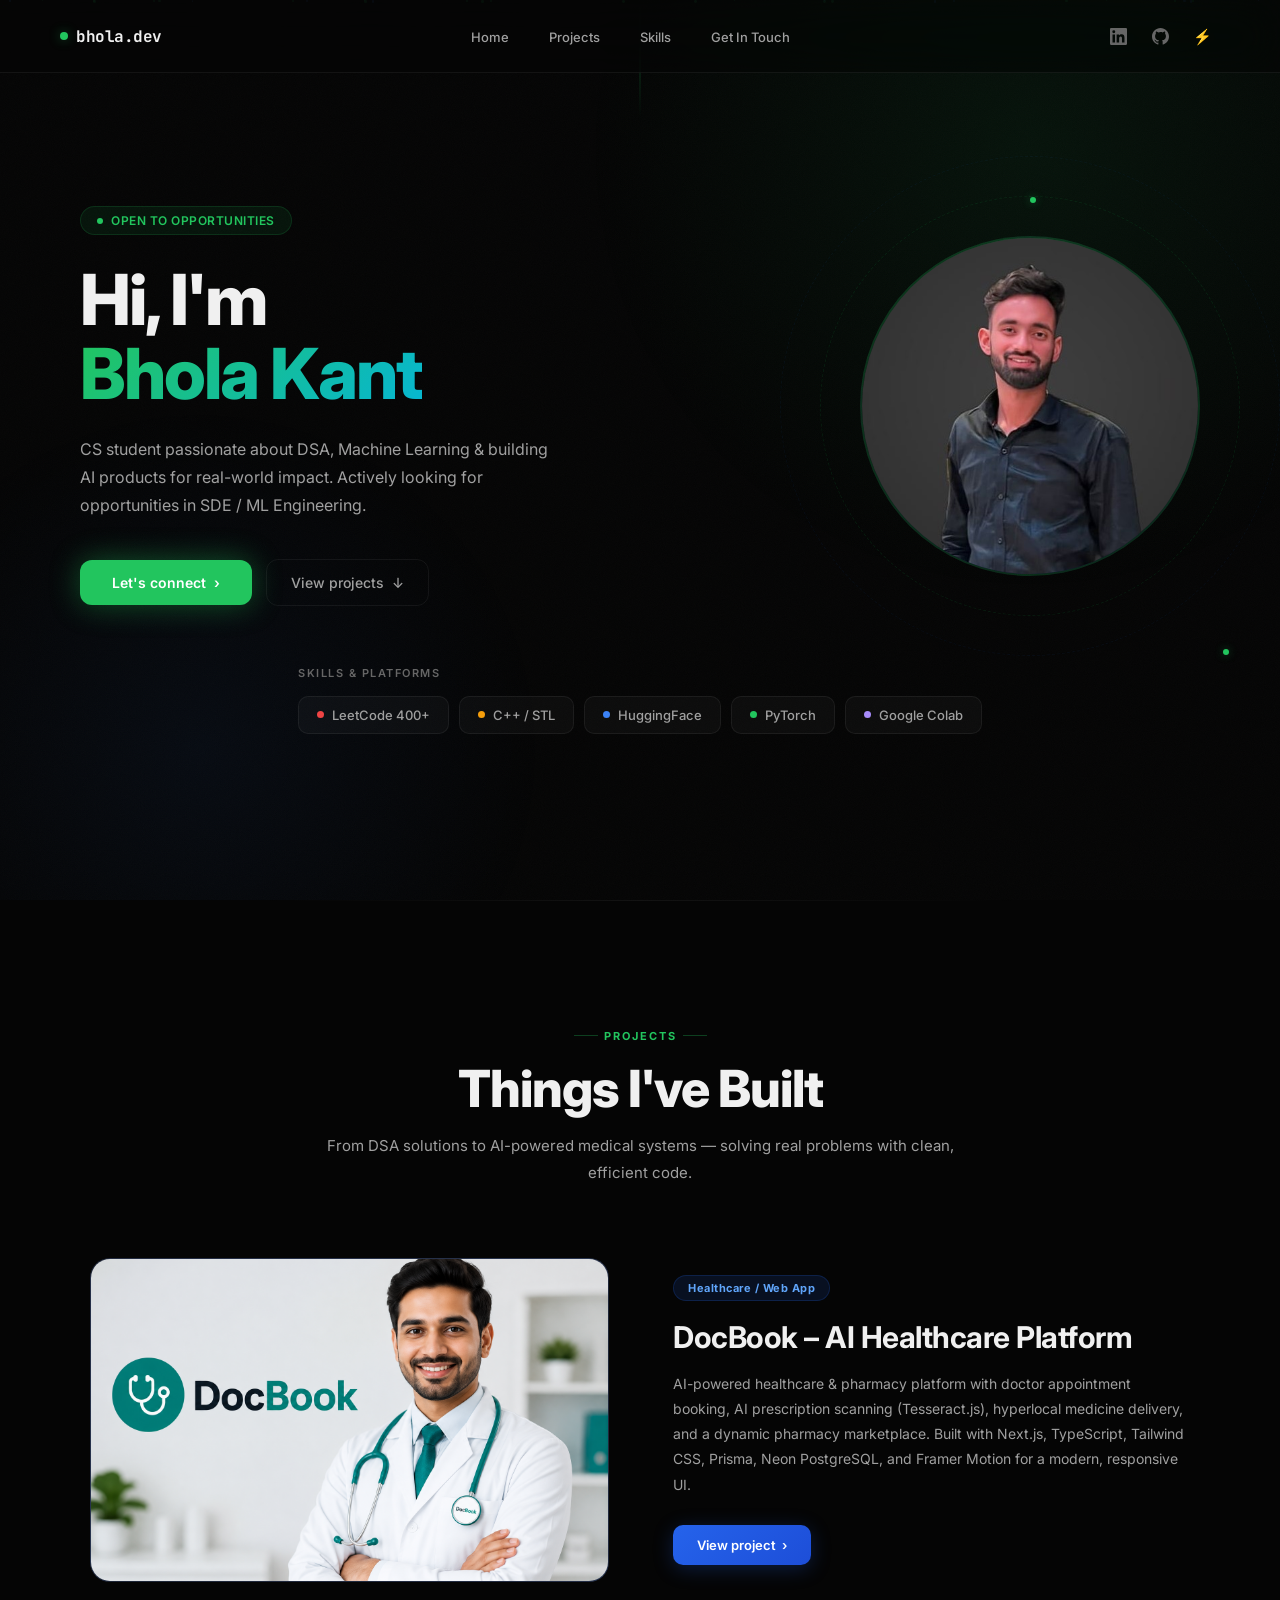
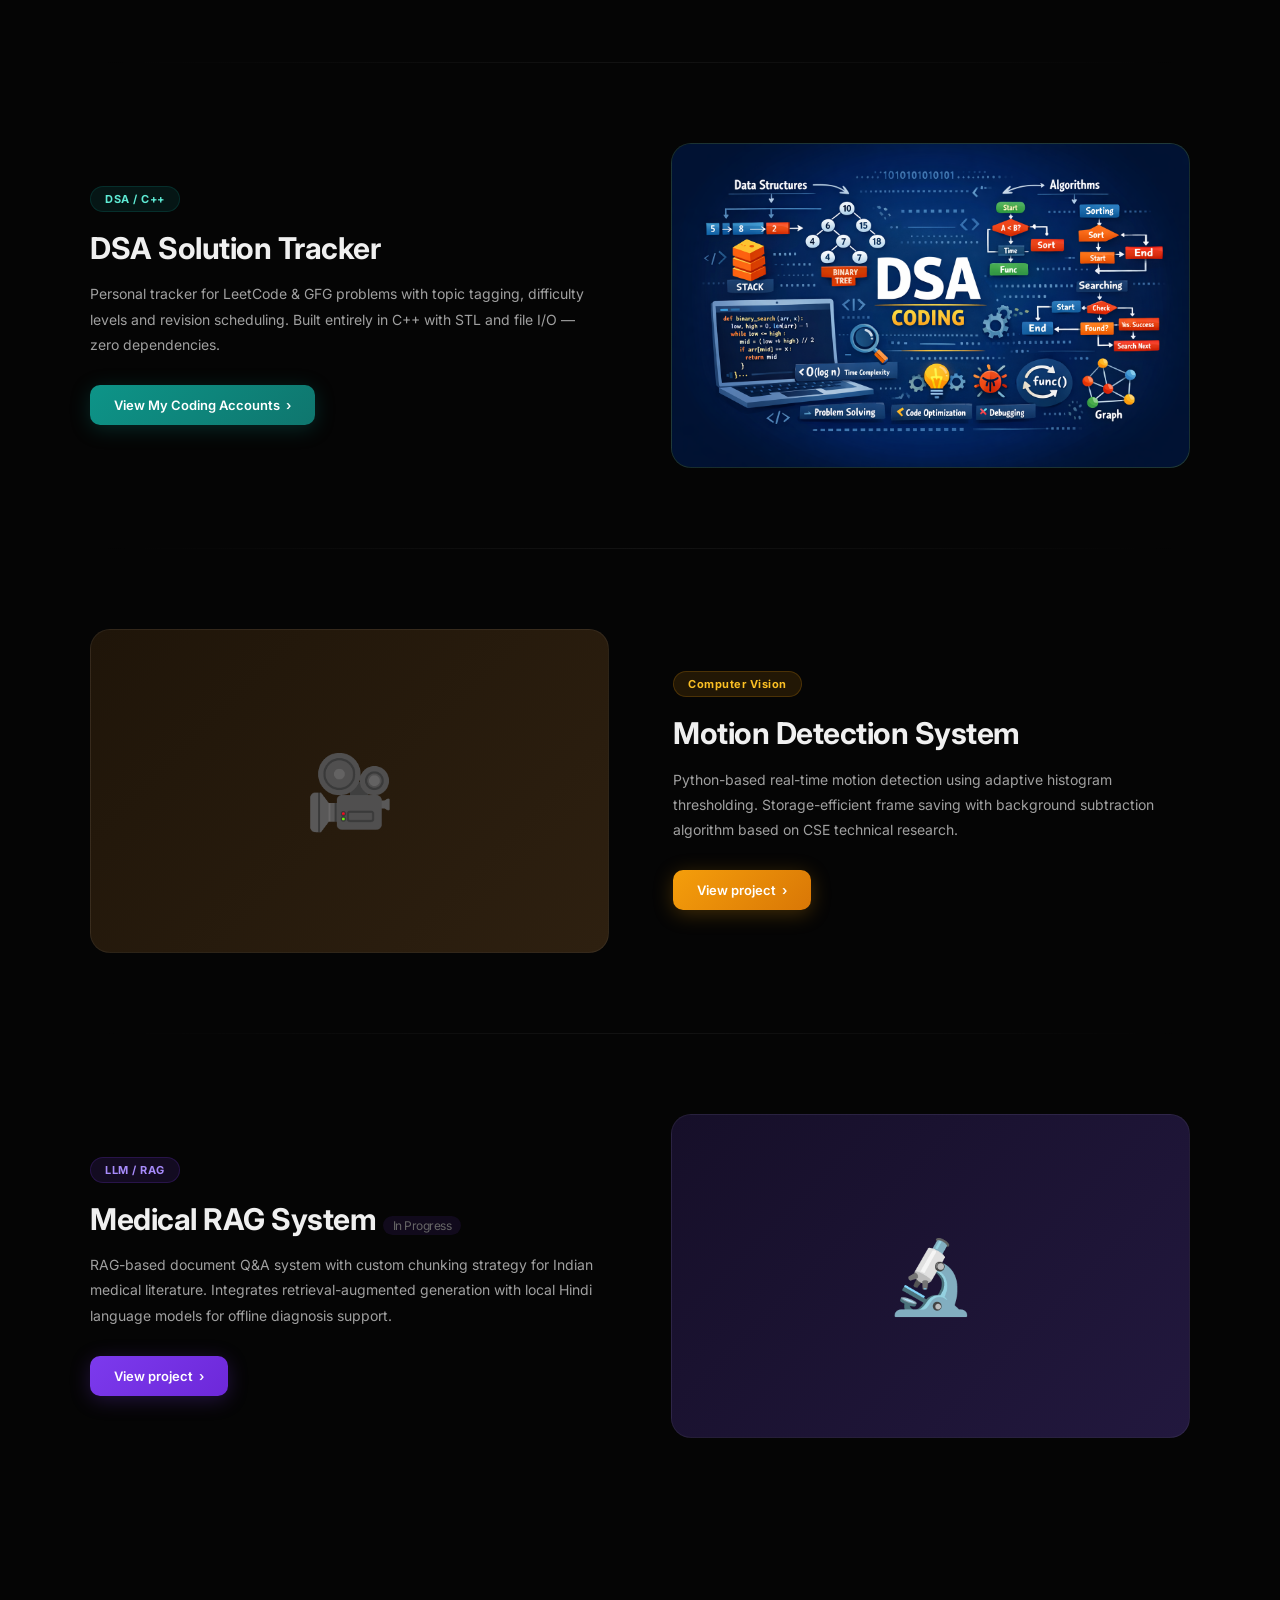
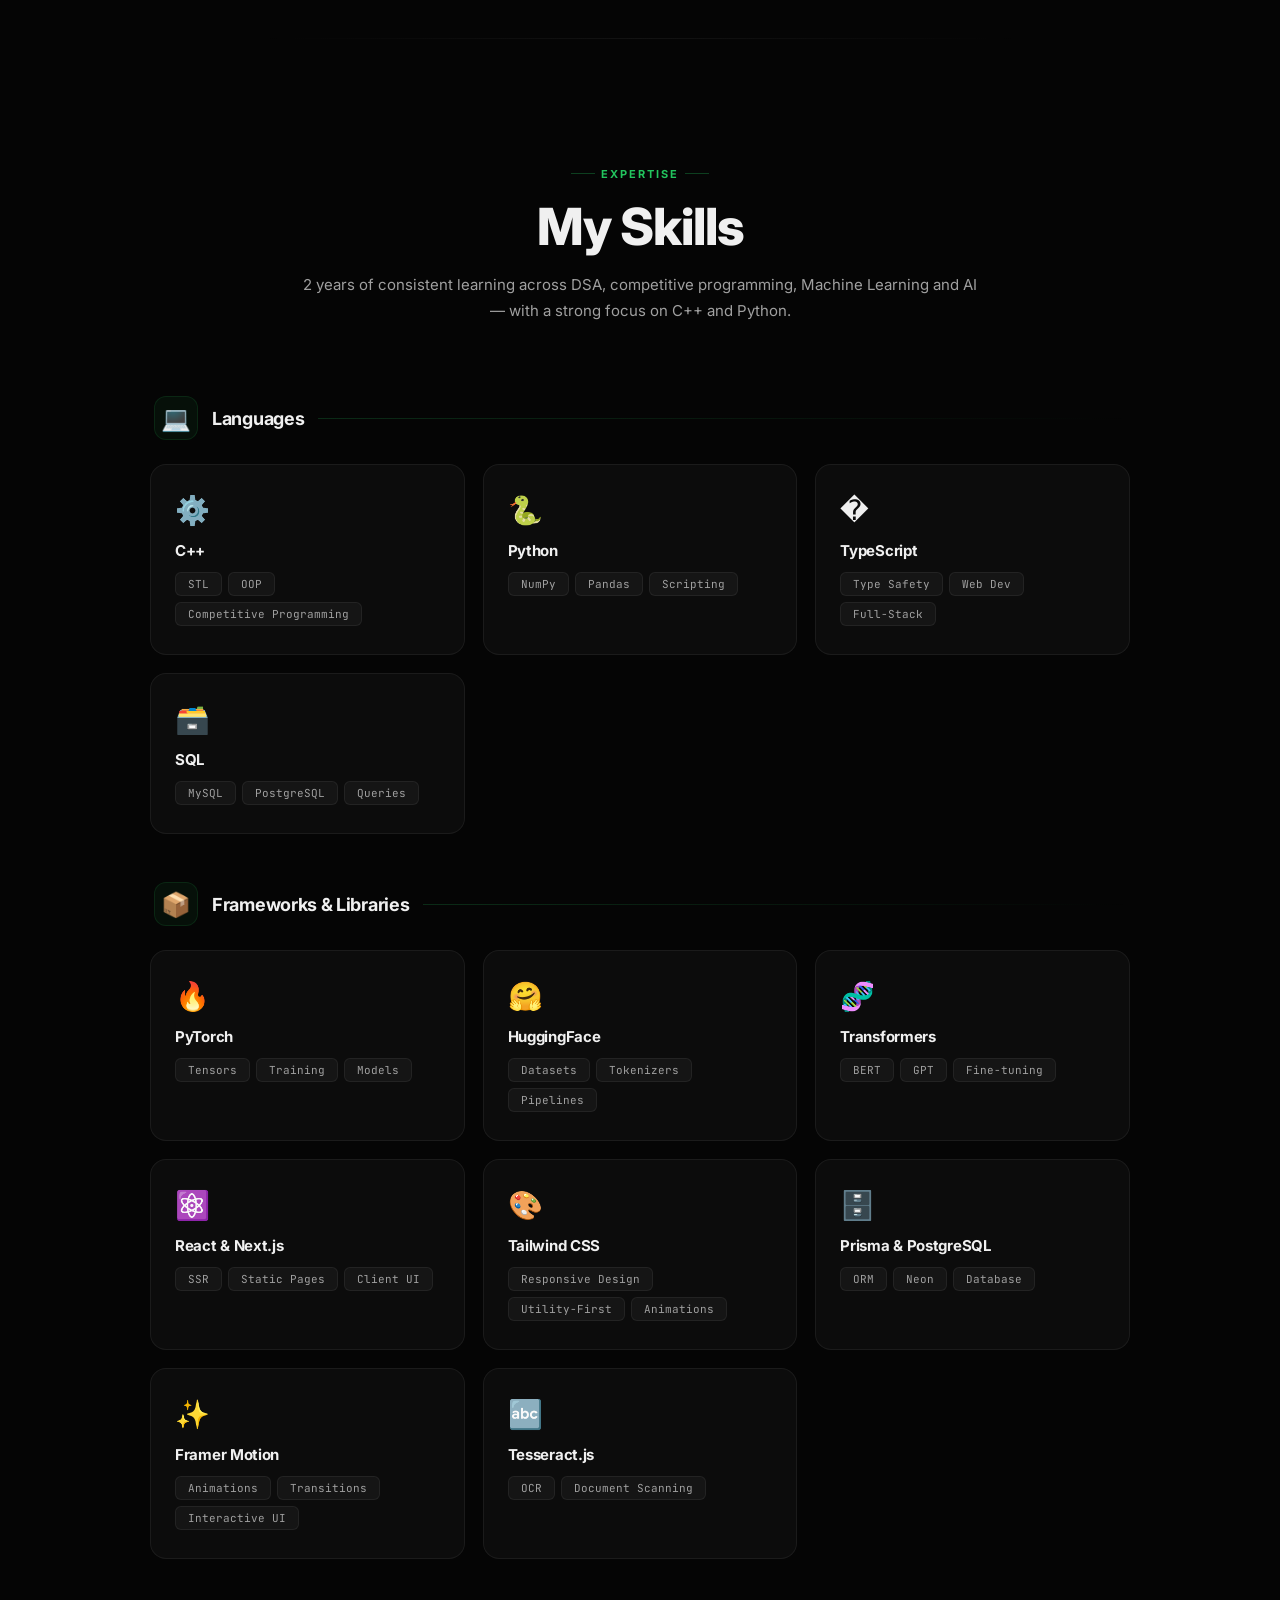
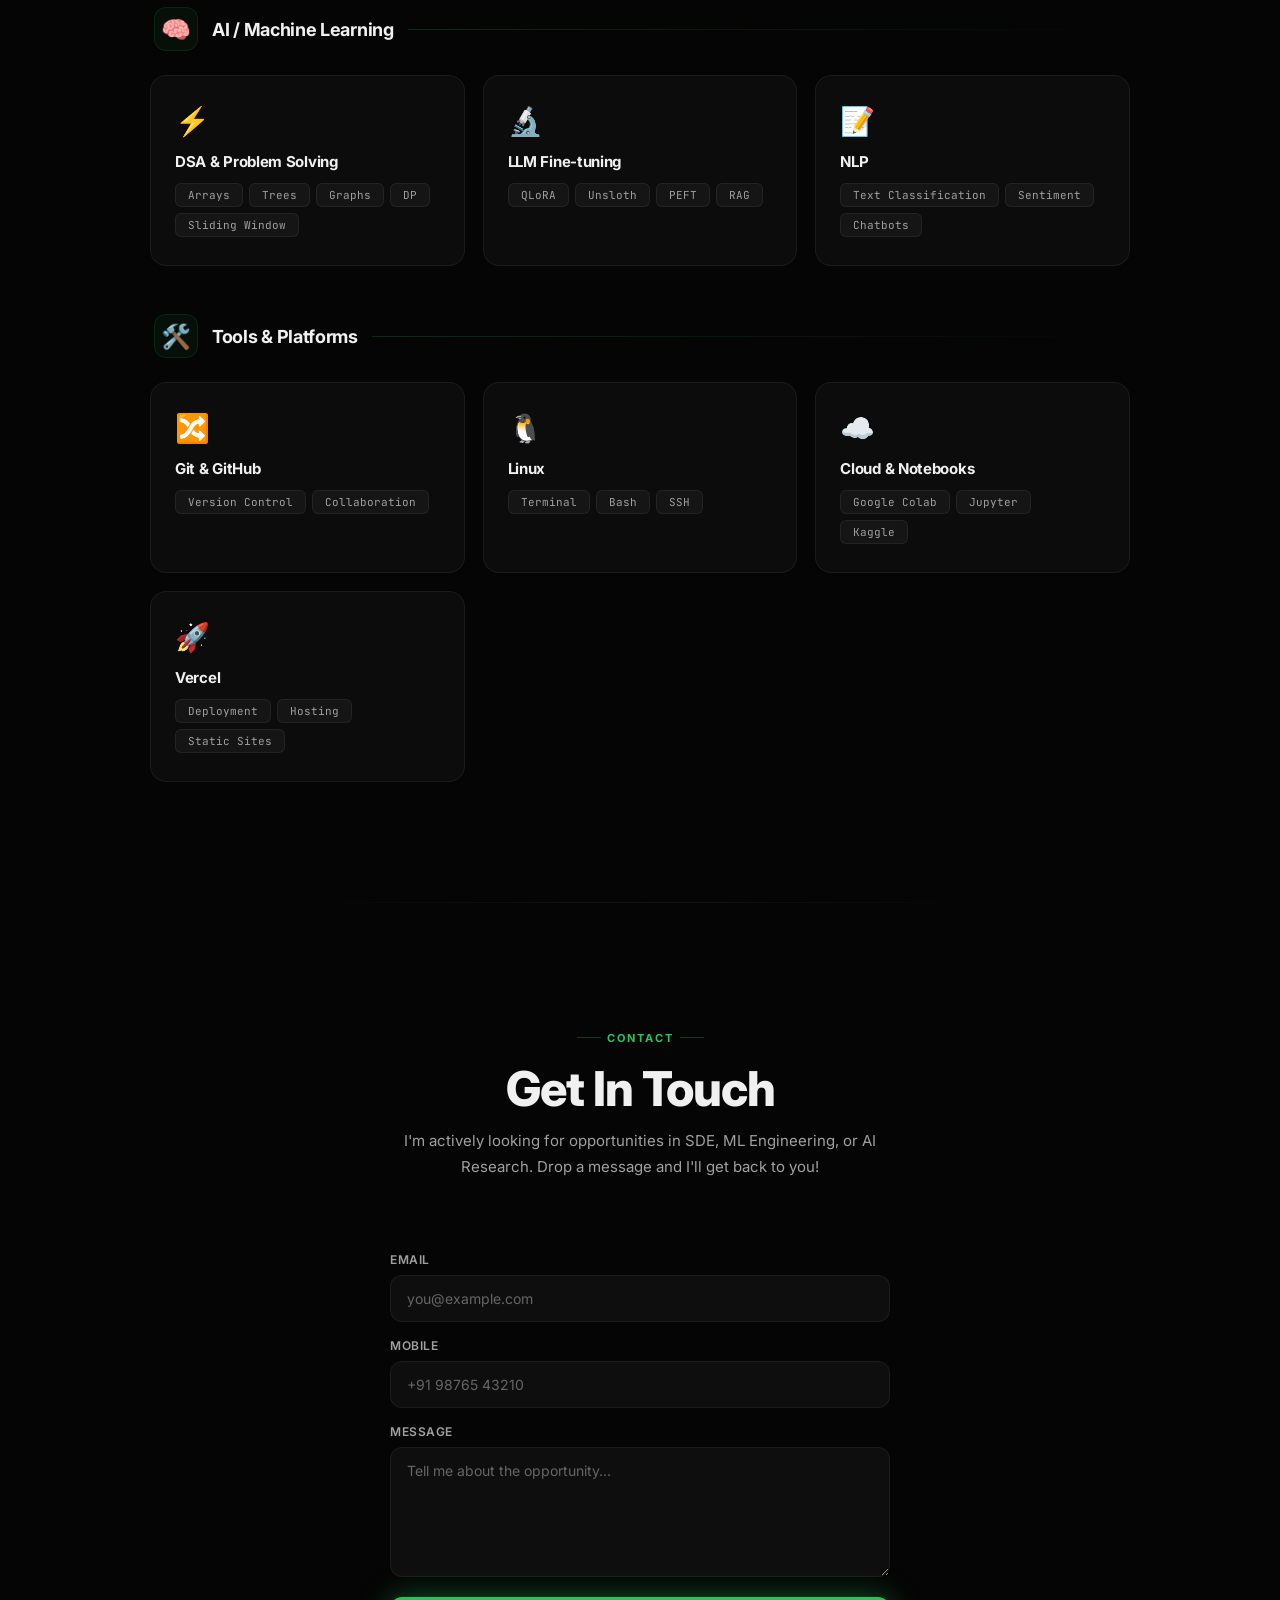
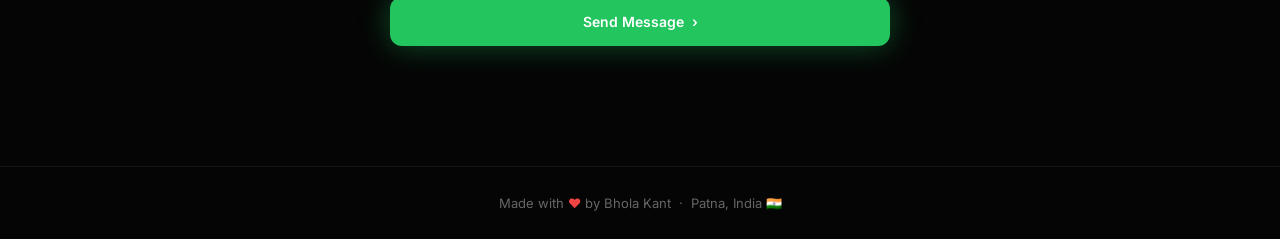
==== commit c7ddbe96: "Update DocBook project description and add new framework/language skills (TypeScript, Tailwind CSS, " ====
--- a/index.html
+++ b/index.html
@@ -108,9 +108,8 @@
             </div>
             <div class="proj-info">
                 <span class="pill p-blue">Healthcare / Web App</span>
-                <h3>Doctor Booking Platform</h3>
-                <p>A responsive online doctor booking app for scheduling appointments and managing patient visits.
-                    Built with a polished UI and fast navigation for a smooth healthcare booking experience.</p>
+                <h3>DocBook – AI Healthcare Platform</h3>
+                <p>AI-powered healthcare & pharmacy platform with doctor appointment booking, AI prescription scanning (Tesseract.js), hyperlocal medicine delivery, and a dynamic pharmacy marketplace. Built with Next.js, TypeScript, Tailwind CSS, Prisma, Neon PostgreSQL, and Framer Motion for a modern, responsive UI.</p>
                 <a href="https://doctor-booking-git-main-bhola12s-projects.vercel.app/" target="_blank" class="btn-cs c-blue">View project &nbsp;›</a>
             </div>
         </div>
@@ -182,9 +181,14 @@
                     <div class="sk-tags"><span class="stag">NumPy</span><span class="stag">Pandas</span><span class="stag">Scripting</span></div>
                 </div>
                 <div class="sk-tile">
+                    <div class="sk-icon">�</div>
+                    <div class="sk-name">TypeScript</div>
+                    <div class="sk-tags"><span class="stag">Type Safety</span><span class="stag">Web Dev</span><span class="stag">Full-Stack</span></div>
+                </div>
+                <div class="sk-tile">
                     <div class="sk-icon">🗃️</div>
                     <div class="sk-name">SQL</div>
-                    <div class="sk-tags"><span class="stag">MySQL</span><span class="stag">Queries</span></div>
+                    <div class="sk-tags"><span class="stag">MySQL</span><span class="stag">PostgreSQL</span><span class="stag">Queries</span></div>
                 </div>
                 <!-- ADD MORE LANGUAGES HERE -->
             </div>
@@ -217,6 +221,26 @@
                     <div class="sk-icon">⚛️</div>
                     <div class="sk-name">React & Next.js</div>
                     <div class="sk-tags"><span class="stag">SSR</span><span class="stag">Static Pages</span><span class="stag">Client UI</span></div>
+                </div>
+                <div class="sk-tile">
+                    <div class="sk-icon">🎨</div>
+                    <div class="sk-name">Tailwind CSS</div>
+                    <div class="sk-tags"><span class="stag">Responsive Design</span><span class="stag">Utility-First</span><span class="stag">Animations</span></div>
+                </div>
+                <div class="sk-tile">
+                    <div class="sk-icon">🗄️</div>
+                    <div class="sk-name">Prisma & PostgreSQL</div>
+                    <div class="sk-tags"><span class="stag">ORM</span><span class="stag">Neon</span><span class="stag">Database</span></div>
+                </div>
+                <div class="sk-tile">
+                    <div class="sk-icon">✨</div>
+                    <div class="sk-name">Framer Motion</div>
+                    <div class="sk-tags"><span class="stag">Animations</span><span class="stag">Transitions</span><span class="stag">Interactive UI</span></div>
+                </div>
+                <div class="sk-tile">
+                    <div class="sk-icon">🔤</div>
+                    <div class="sk-name">Tesseract.js</div>
+                    <div class="sk-tags"><span class="stag">OCR</span><span class="stag">Document Scanning</span></div>
                 </div>
                 <!-- ADD MORE FRAMEWORKS HERE -->
             </div>
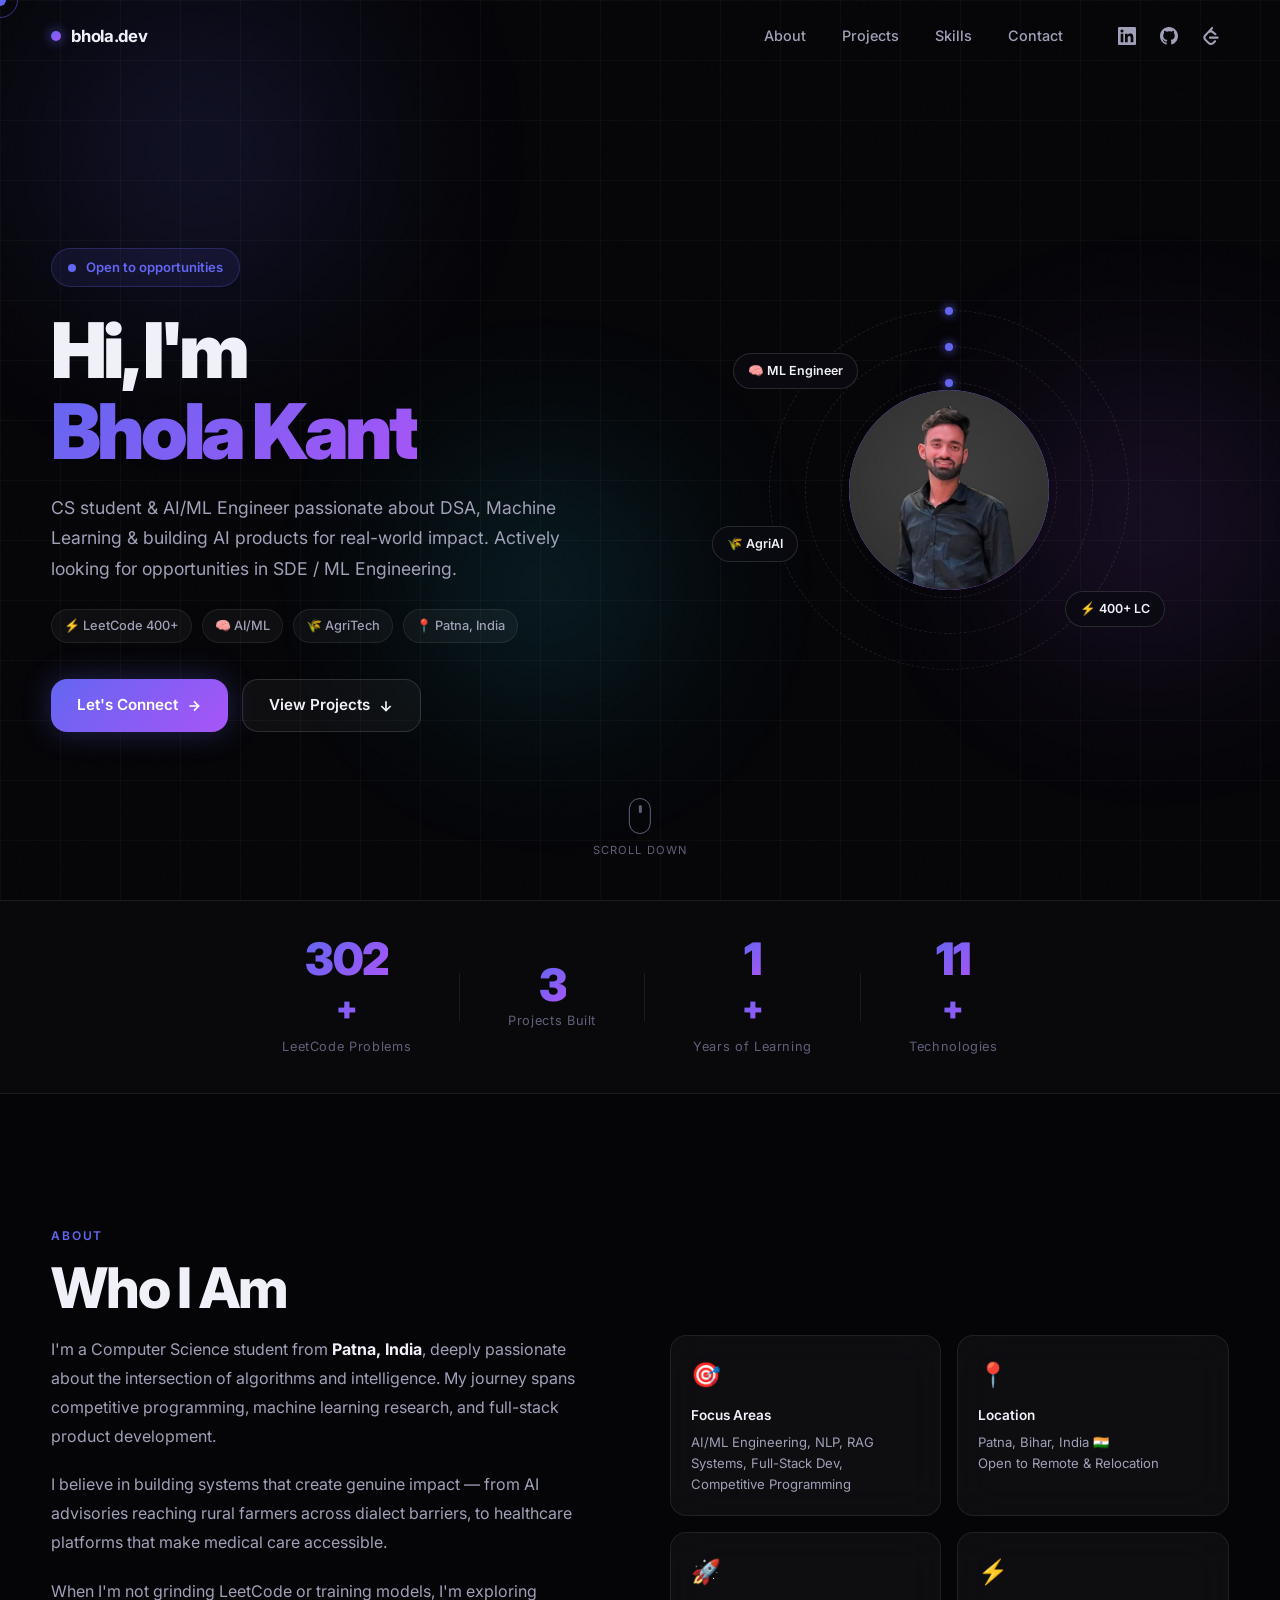
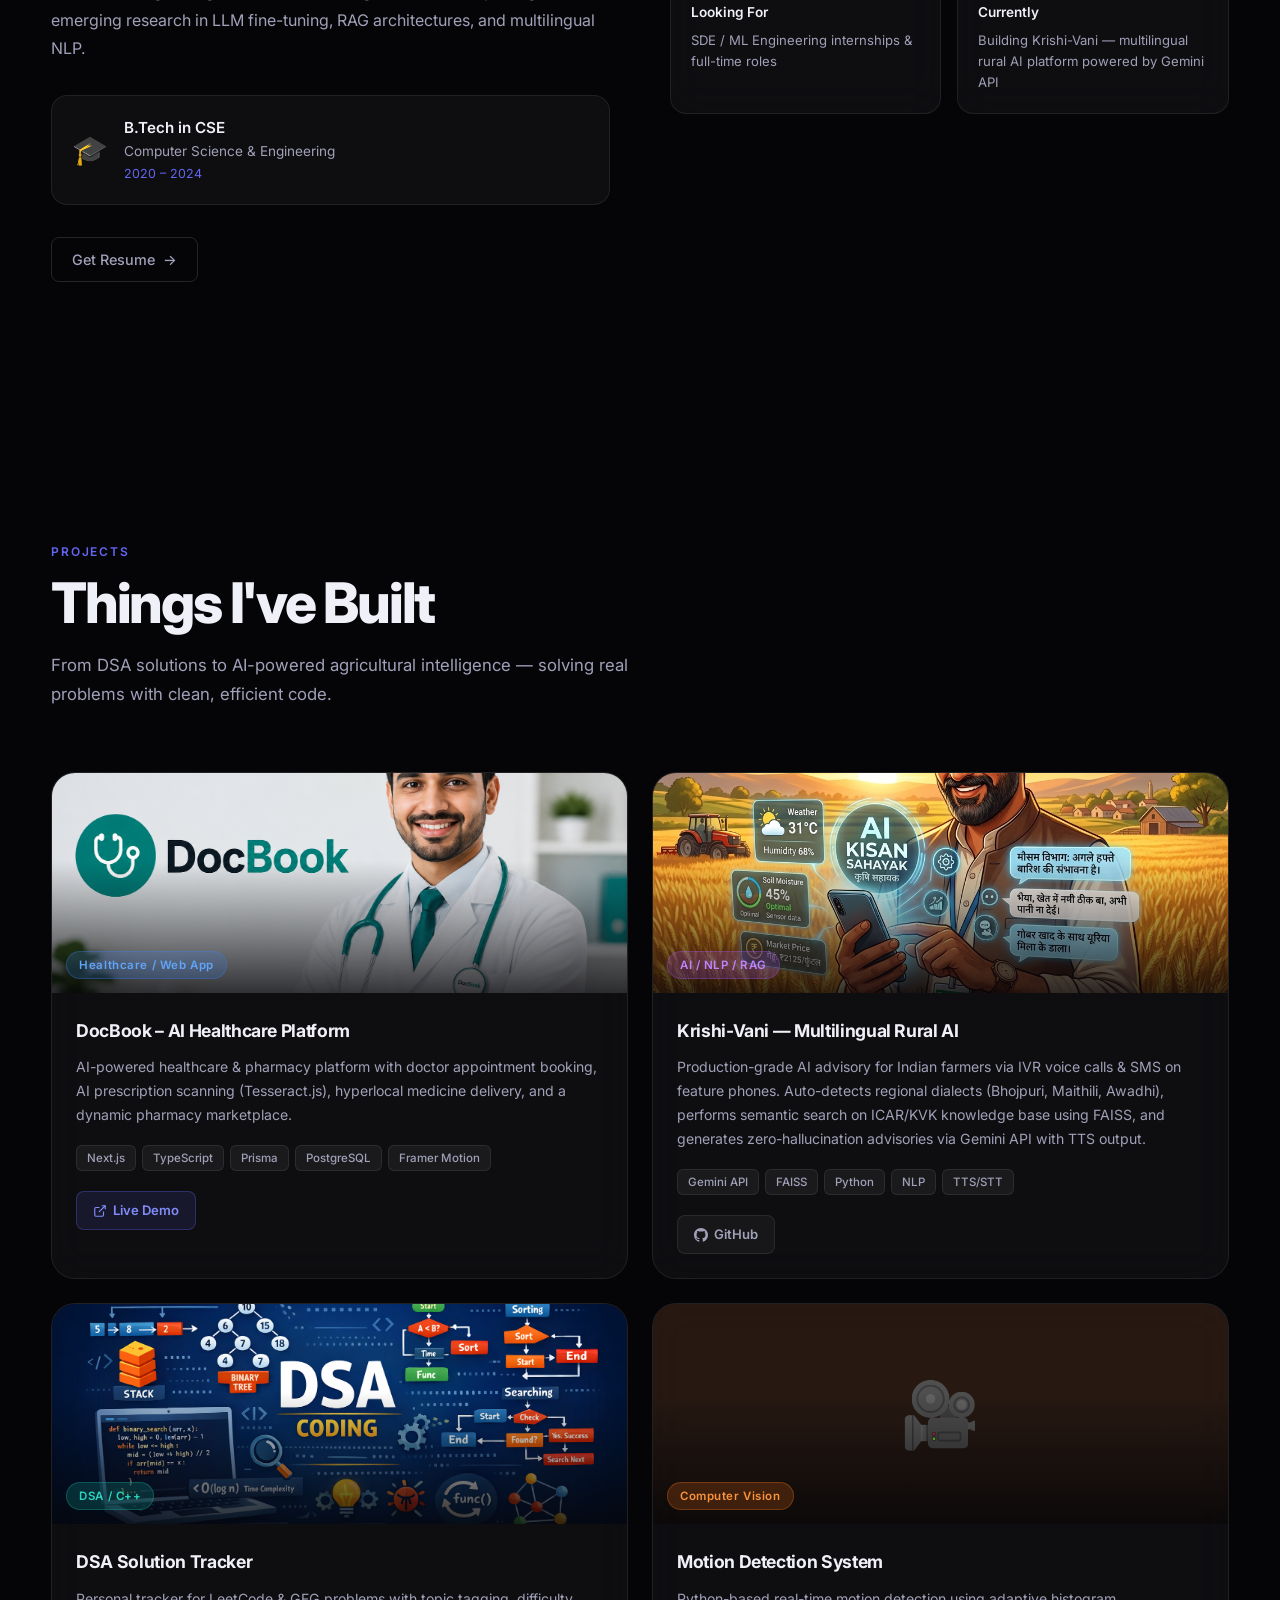
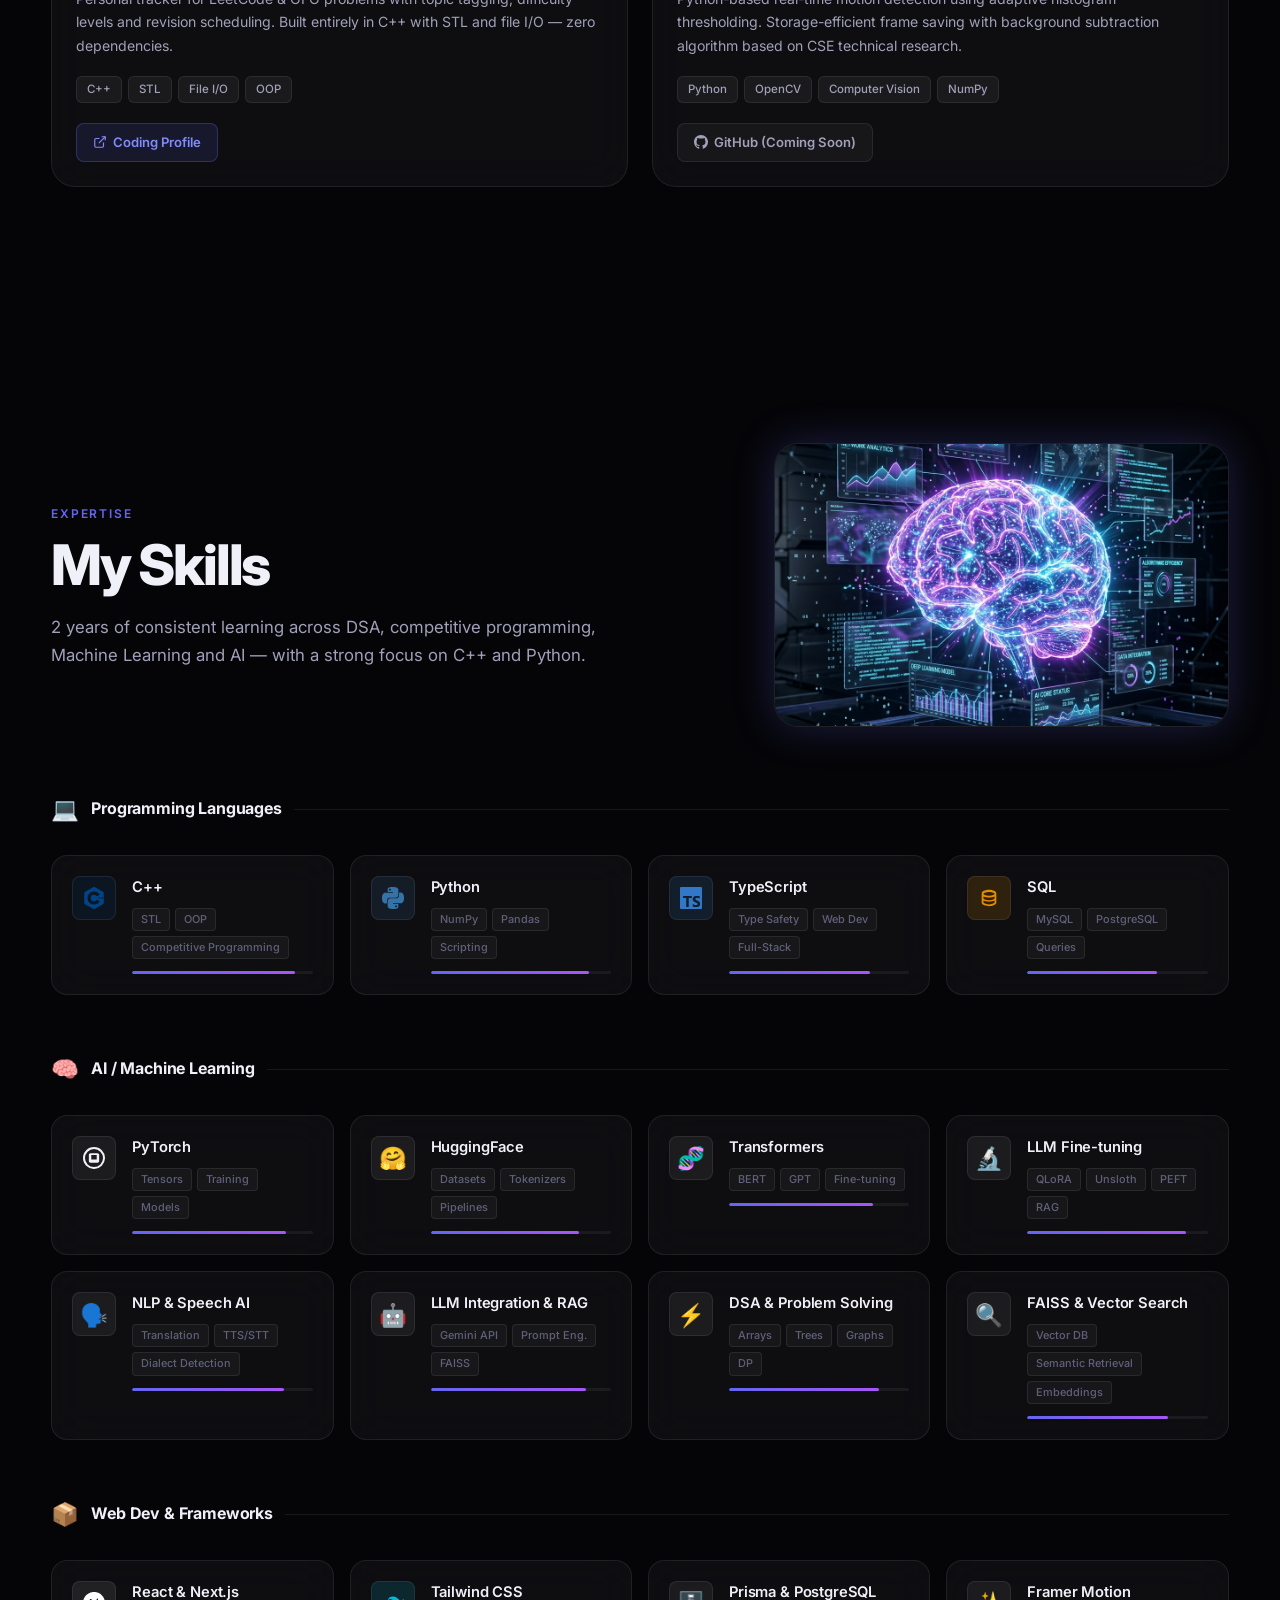
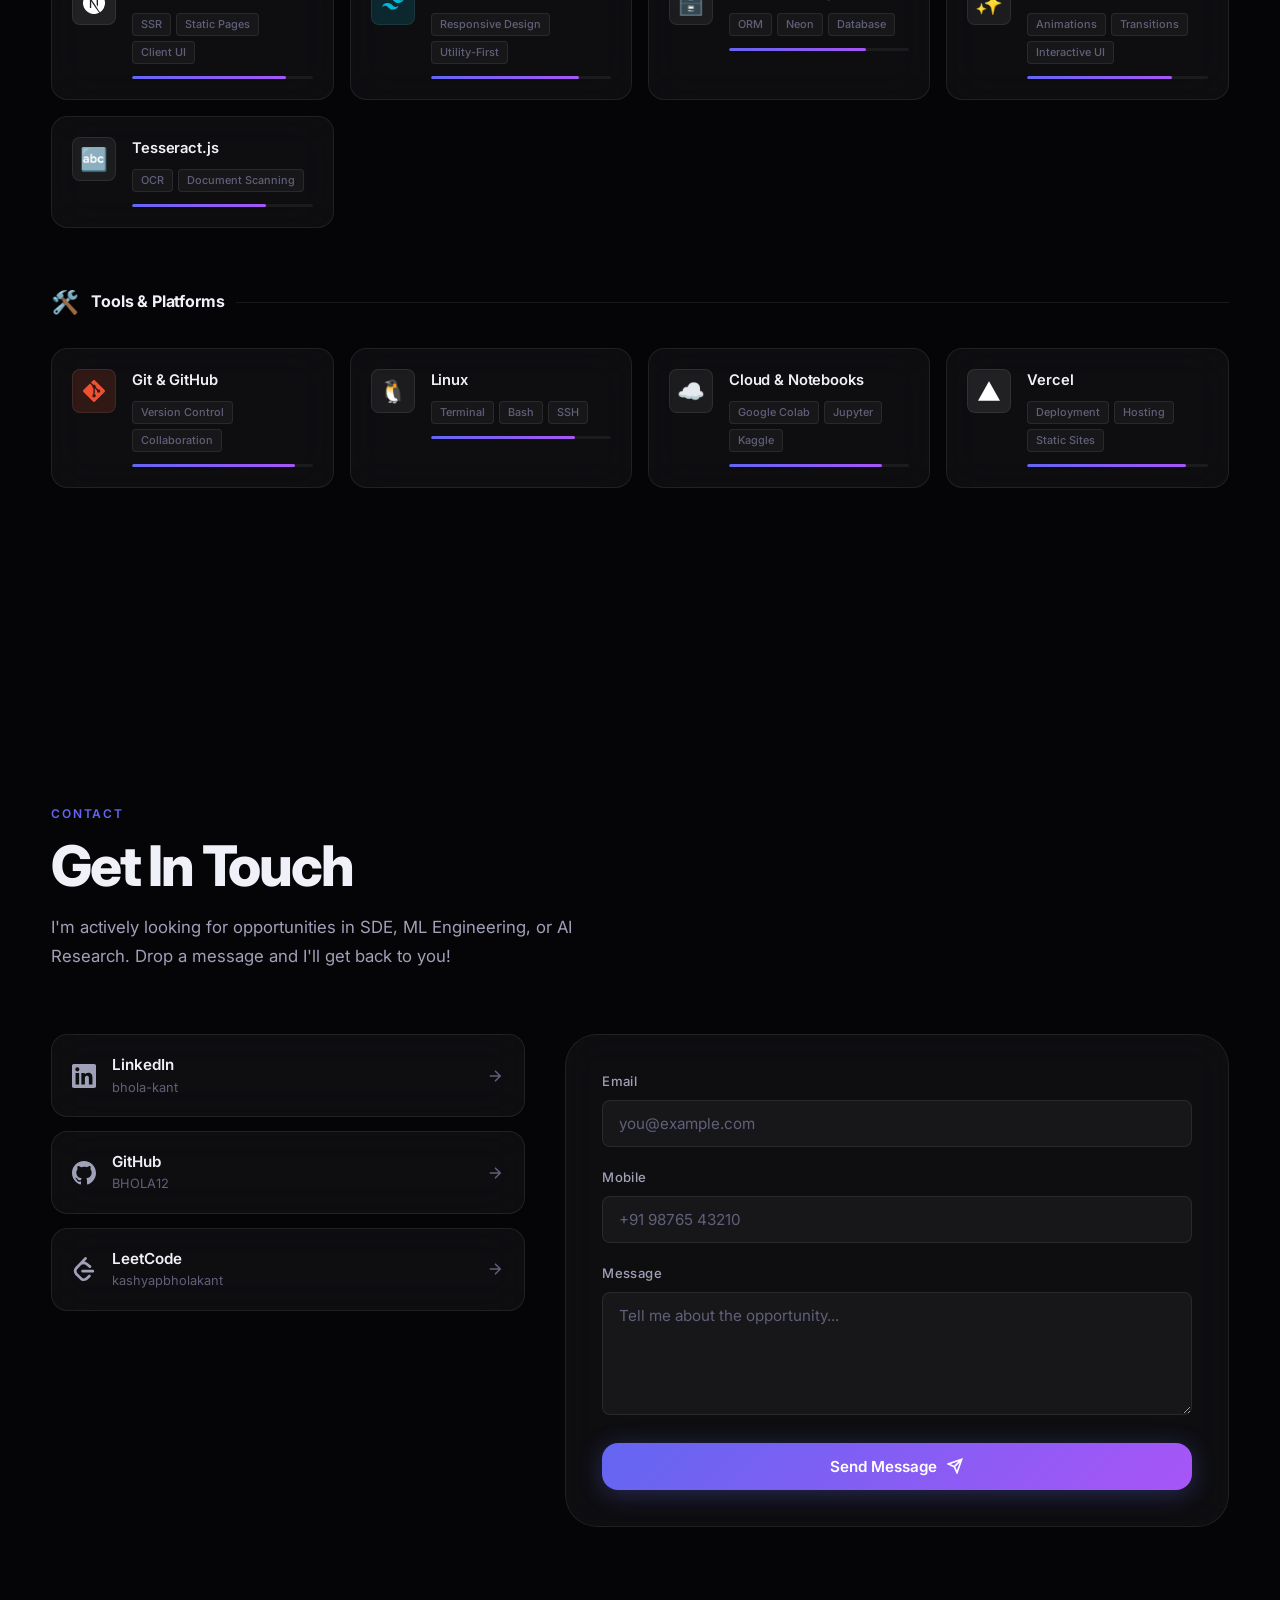
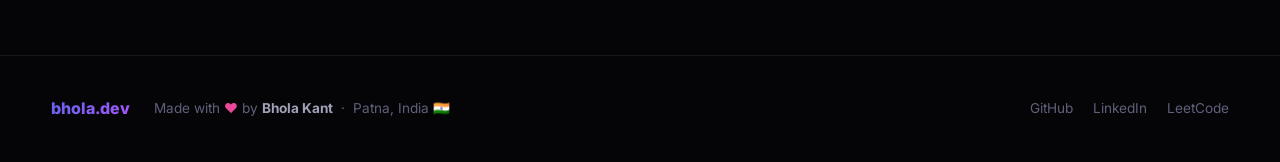
==== commit c9d308ed: "Redesign portfolio to premium 2026 dark mode, integrate Krishi-Vani & Skills visuals, clean encoding" ====
--- a/index.html
+++ b/index.html
@@ -1,332 +1,638 @@
 <!DOCTYPE html>
 <html lang="en">
-
 <head>
-    <meta charset="UTF-8" />
-    <meta name="viewport" content="width=device-width, initial-scale=1.0" />
-    <title>Bhola Kant — Portfolio</title>
-    <meta name="description" content="Bhola Kant — CS student passionate about DSA, Machine Learning & AI. Portfolio showcasing projects in NLP, Computer Vision, and LLM fine-tuning." />
-    <link
-        href="https://fonts.googleapis.com/css2?family=Inter:wght@300;400;500;600;700;800;900&family=JetBrains+Mono:wght@400;500;600;700&display=swap"
-        rel="stylesheet" />
-    <link rel="stylesheet" href="style.css" />
+  <meta charset="UTF-8" />
+  <meta name="viewport" content="width=device-width, initial-scale=1.0" />
+  <title>Bhola Kant — AI/ML Engineer & SDE</title>
+  <meta name="description" content="Bhola Kant — CS student & AI/ML Engineer passionate about DSA, Machine Learning & building AI products for real-world impact. Portfolio showcasing projects in NLP, Computer Vision, RAG, and LLM fine-tuning." />
+  <meta name="keywords" content="Bhola Kant, AI Engineer, ML Engineer, SDE, Portfolio, NLP, Computer Vision, LLM, RAG, FAISS, Gemini API" />
+  <meta name="author" content="Bhola Kant" />
+  <meta property="og:title" content="Bhola Kant — AI/ML Engineer & SDE" />
+  <meta property="og:description" content="CS student passionate about DSA, Machine Learning & building AI products for real-world impact." />
+  <meta property="og:type" content="website" />
+  <link rel="preconnect" href="https://fonts.googleapis.com" />
+  <link rel="preconnect" href="https://fonts.gstatic.com" crossorigin />
+  <link href="https://fonts.googleapis.com/css2?family=Inter:wght@300;400;500;600;700;800;900&family=JetBrains+Mono:wght@400;500;600;700&display=swap" rel="stylesheet" />
+  <link rel="stylesheet" href="style.css" />
 </head>
-
 <body>
-    <!-- BG EFFECTS -->
-    <div class="bg-mesh"></div>
-    <div class="grain"></div>
-    <div class="particles" id="particles"></div>
-    <div class="cursor-glow" id="cursorGlow"></div>
-
-    <!-- NAV -->
-    <nav id="mainNav">
-        <a href="#hero" class="nav-logo">
-            <span class="dot"></span>
-            bhola.dev
+
+  <!-- CURSOR -->
+  <div id="cursor" class="cursor"></div>
+  <div id="cursor-follower" class="cursor-follower"></div>
+
+  <!-- LOADING SCREEN -->
+  <div id="loader" class="loader">
+    <div class="loader-inner">
+      <div class="loader-logo">BK</div>
+      <div class="loader-bar"><div class="loader-fill"></div></div>
+    </div>
+  </div>
+
+  <!-- AURORA BACKGROUND -->
+  <div class="aurora-bg">
+    <div class="aurora-blob aurora-1"></div>
+    <div class="aurora-blob aurora-2"></div>
+    <div class="aurora-blob aurora-3"></div>
+  </div>
+  <div class="grid-overlay"></div>
+  <div class="noise-overlay"></div>
+
+  <!-- NAVIGATION -->
+  <nav id="nav" class="nav">
+    <div class="nav-inner">
+      <a href="#hero" class="nav-brand">
+        <span class="brand-dot"></span>
+        <span class="brand-text">bhola.dev</span>
+      </a>
+      <ul class="nav-links">
+        <li><a href="#about" class="nav-link">About</a></li>
+        <li><a href="#projects" class="nav-link">Projects</a></li>
+        <li><a href="#skills" class="nav-link">Skills</a></li>
+        <li><a href="#contact" class="nav-link">Contact</a></li>
+      </ul>
+      <div class="nav-actions">
+        <a href="https://www.linkedin.com/in/bhola-kant-8728a21a1/" target="_blank" class="nav-icon-btn" title="LinkedIn" aria-label="LinkedIn">
+          <svg viewBox="0 0 24 24" fill="currentColor"><path d="M20.447 20.452h-3.554v-5.569c0-1.328-.027-3.037-1.852-3.037-1.853 0-2.136 1.445-2.136 2.939v5.667H9.351V9h3.414v1.561h.046c.477-.9 1.637-1.85 3.37-1.85 3.601 0 4.267 2.37 4.267 5.455v6.286zM5.337 7.433a2.062 2.062 0 01-2.063-2.065 2.064 2.064 0 112.063 2.065zm1.782 13.019H3.555V9h3.564v11.452zM22.225 0H1.771C.792 0 0 .774 0 1.729v20.542C0 23.227.792 24 1.771 24h20.451C23.2 24 24 23.227 24 22.271V1.729C24 .774 23.2 0 22.222 0h.003z"/></svg>
         </a>
-        <ul class="nav-links">
-            <li><a href="#hero">Home</a></li>
-            <li><a href="#projects">Projects</a></li>
-            <li><a href="#skills">Skills</a></li>
-            <li><a href="#contact">Get In Touch</a></li>
-        </ul>
-        <div class="nav-socials">
-            <a href="https://www.linkedin.com/in/bhola-kant-8728a21a1/" target="_blank" title="LinkedIn">
-                <svg class="s-icon" viewBox="0 0 24 24">
-                    <path
-                        d="M20.447 20.452h-3.554v-5.569c0-1.328-.027-3.037-1.852-3.037-1.853 0-2.136 1.445-2.136 2.939v5.667H9.351V9h3.414v1.561h.046c.477-.9 1.637-1.85 3.37-1.85 3.601 0 4.267 2.37 4.267 5.455v6.286zM5.337 7.433a2.062 2.062 0 01-2.063-2.065 2.064 2.064 0 112.063 2.065zm1.782 13.019H3.555V9h3.564v11.452zM22.225 0H1.771C.792 0 0 .774 0 1.729v20.542C0 23.227.792 24 1.771 24h20.451C23.2 24 24 23.227 24 22.271V1.729C24 .774 23.2 0 22.222 0h.003z" />
-                </svg>
-            </a>
-            <a href="https://github.com/BHOLA12" target="_blank" title="GitHub">
-                <svg class="s-icon" viewBox="0 0 24 24">
-                    <path
-                        d="M12 0C5.374 0 0 5.373 0 12c0 5.302 3.438 9.8 8.207 11.387.599.111.793-.261.793-.577v-2.234c-3.338.726-4.033-1.416-4.033-1.416-.546-1.387-1.333-1.756-1.333-1.756-1.089-.745.083-.729.083-.729 1.205.084 1.839 1.237 1.839 1.237 1.07 1.834 2.807 1.304 3.492.997.107-.775.418-1.305.762-1.604-2.665-.305-5.467-1.334-5.467-5.931 0-1.311.469-2.381 1.236-3.221-.124-.303-.535-1.524.117-3.176 0 0 1.008-.322 3.301 1.23A11.509 11.509 0 0112 5.803c1.02.005 2.047.138 3.006.404 2.291-1.552 3.297-1.23 3.297-1.23.653 1.653.242 2.874.118 3.176.77.84 1.235 1.911 1.235 3.221 0 4.609-2.807 5.624-5.479 5.921.43.372.823 1.102.823 2.222v3.293c0 .319.192.694.801.576C20.566 21.797 24 17.3 24 12c0-6.627-5.373-12-12-12z" />
-                </svg>
-            </a>
-            <a href="https://leetcode.com/bholakumar" target="_blank" title="LeetCode"
-                style="font-size:15px;">⚡</a>
-        </div>
-    </nav>
-
-    <!-- HERO -->
-    <section class="hero" id="hero">
-        <div class="hero-content">
-            <div class="hero-left">
-                <div class="hero-badge reveal">
-                    <span class="badge-dot"></span>
-                    Open to opportunities
-                </div>
-                <h1 class="hero-name reveal reveal-delay-1">
-                    Hi, I'm<br>
-                    <span class="highlight">Bhola Kant</span>
-                </h1>
-                <p class="hero-intro reveal reveal-delay-2">
-                    CS student passionate about DSA, Machine Learning & building AI products for real-world impact.
-                    Actively looking for opportunities in SDE / ML Engineering.
-                </p>
-                <div class="hero-btns reveal reveal-delay-3">
-                    <a href="#contact" class="btn-primary">Let's connect &nbsp;›</a>
-                    <a href="#projects" class="btn-ghost">View projects &nbsp;↓</a>
-                </div>
-            </div>
-            <div class="hero-photo-wrapper reveal reveal-delay-2">
-                <div class="hero-photo">
-                    <img src="profile.jpeg" alt="Bhola Kant" style="width:100%;height:100%;object-fit:cover;object-position:center top;">
-                </div>
-                <div class="orbit-ring orbit-1">
-                    <span class="orbit-dot" style="top:0;left:50%;"></span>
-                </div>
-                <div class="orbit-ring orbit-2">
-                    <span class="orbit-dot" style="bottom:0;right:10%;"></span>
-                </div>
-            </div>
-        </div>
-        <div class="stats-bar reveal reveal-delay-4">
-            <p class="stats-label">Skills & Platforms</p>
-            <div class="logos-row">
-                <div class="logo-card"><span class="ldot" style="background:#ef4444"></span>LeetCode 400+</div>
-                <div class="logo-card"><span class="ldot" style="background:#f59e0b"></span>C++ / STL</div>
-                <div class="logo-card"><span class="ldot" style="background:#3b82f6"></span>HuggingFace</div>
-                <div class="logo-card"><span class="ldot" style="background:#22c55e"></span>PyTorch</div>
-                <div class="logo-card"><span class="ldot" style="background:#a78bfa"></span>Google Colab</div>
-            </div>
-        </div>
-    </section>
-
-    <!-- PROJECTS -->
-    <section class="projects-sec" id="projects">
-        <div class="section-head reveal">
-            <div class="tag">Projects</div>
-            <h2>Things I've Built</h2>
-            <p>From DSA solutions to AI-powered medical systems — solving real problems with clean, efficient code.</p>
-        </div>
-
-        <div class="proj-row reveal">
-            <div class="proj-img pi-blue">
-                <img src="docbook-doctor.png" alt="DocBook doctor booking platform">
-            </div>
-            <div class="proj-info">
-                <span class="pill p-blue">Healthcare / Web App</span>
-                <h3>DocBook – AI Healthcare Platform</h3>
-                <p>AI-powered healthcare & pharmacy platform with doctor appointment booking, AI prescription scanning (Tesseract.js), hyperlocal medicine delivery, and a dynamic pharmacy marketplace. Built with Next.js, TypeScript, Tailwind CSS, Prisma, Neon PostgreSQL, and Framer Motion for a modern, responsive UI.</p>
-                <a href="https://doctor-booking-git-main-bhola12s-projects.vercel.app/" target="_blank" class="btn-cs c-blue">View project &nbsp;›</a>
-            </div>
-        </div>
-        <div class="proj-divider"></div>
-
-        <div class="proj-row rev reveal">
-            <div class="proj-img pi-teal"><img src="dsa-project.png" alt="DSA Solution Tracker" style="width:100%;height:100%;object-fit:cover;"></div>
-            <div class="proj-info">
-                <span class="pill p-teal">DSA / C++</span>
-                <h3>DSA Solution Tracker</h3>
-                <p>Personal tracker for LeetCode & GFG problems with topic tagging, difficulty levels and revision
-                    scheduling. Built entirely in C++ with STL and file I/O — zero dependencies.</p>
-                <a href="https://codolio.com/profile/BHOLa" target="_blank" class="btn-cs c-teal">View My Coding Accounts &nbsp;›</a>
-            </div>
-        </div>
-        <div class="proj-divider"></div>
-
-        <div class="proj-row reveal">
-            <div class="proj-img pi-orange">🎥</div>
-            <div class="proj-info">
-                <span class="pill p-orange">Computer Vision</span>
-                <h3>Motion Detection System</h3>
-                <p>Python-based real-time motion detection using adaptive histogram thresholding. Storage-efficient
-                    frame saving with background subtraction algorithm based on CSE technical research.</p>
-                <a href="#" class="btn-cs c-orange">View project &nbsp;›</a>
-            </div>
-        </div>
-        <div class="proj-divider"></div>
-
-        <div class="proj-row rev reveal">
-            <div class="proj-img pi-purple">🔬</div>
-            <div class="proj-info">
-                <span class="pill p-purple">LLM / RAG</span>
-                <h3>Medical RAG System <span
-                        style="font-size:12px;color:var(--text-3);font-weight:400;background:rgba(124,58,237,0.1);padding:2px 10px;border-radius:100px;">In Progress</span>
-                </h3>
-                <p>RAG-based document Q&A system with custom chunking strategy for Indian medical literature. Integrates
-                    retrieval-augmented generation with local Hindi language models for offline diagnosis support.</p>
-                <a href="#" class="btn-cs c-purple">View project &nbsp;›</a>
-            </div>
-        </div>
-    </section>
-
-    <!-- SKILLS -->
-    <section class="skills-sec" id="skills">
-        <div class="section-head reveal">
-            <div class="tag">Expertise</div>
-            <h2>My Skills</h2>
-            <p>2 years of consistent learning across DSA, competitive programming, Machine Learning and AI — with a
-                strong focus on C++ and Python.</p>
-        </div>
-
-        <!-- ── LANGUAGES ── -->
-        <div class="sk-category reveal">
-            <div class="sk-cat-header">
-                <span class="sk-cat-icon">💻</span>
-                <h3 class="sk-cat-title">Languages</h3>
-                <div class="sk-cat-line"></div>
-            </div>
-            <div class="sk-grid">
-                <div class="sk-tile">
-                    <div class="sk-icon">⚙️</div>
-                    <div class="sk-name">C++</div>
-                    <div class="sk-tags"><span class="stag">STL</span><span class="stag">OOP</span><span class="stag">Competitive Programming</span></div>
-                </div>
-                <div class="sk-tile">
-                    <div class="sk-icon">🐍</div>
-                    <div class="sk-name">Python</div>
-                    <div class="sk-tags"><span class="stag">NumPy</span><span class="stag">Pandas</span><span class="stag">Scripting</span></div>
-                </div>
-                <div class="sk-tile">
-                    <div class="sk-icon">�</div>
-                    <div class="sk-name">TypeScript</div>
-                    <div class="sk-tags"><span class="stag">Type Safety</span><span class="stag">Web Dev</span><span class="stag">Full-Stack</span></div>
-                </div>
-                <div class="sk-tile">
-                    <div class="sk-icon">🗃️</div>
-                    <div class="sk-name">SQL</div>
-                    <div class="sk-tags"><span class="stag">MySQL</span><span class="stag">PostgreSQL</span><span class="stag">Queries</span></div>
-                </div>
-                <!-- ADD MORE LANGUAGES HERE -->
-            </div>
-        </div>
-
-        <!-- ── FRAMEWORKS & LIBRARIES ── -->
-        <div class="sk-category reveal">
-            <div class="sk-cat-header">
-                <span class="sk-cat-icon">📦</span>
-                <h3 class="sk-cat-title">Frameworks & Libraries</h3>
-                <div class="sk-cat-line"></div>
-            </div>
-            <div class="sk-grid">
-                <div class="sk-tile">
-                    <div class="sk-icon">🔥</div>
-                    <div class="sk-name">PyTorch</div>
-                    <div class="sk-tags"><span class="stag">Tensors</span><span class="stag">Training</span><span class="stag">Models</span></div>
-                </div>
-                <div class="sk-tile">
-                    <div class="sk-icon">🤗</div>
-                    <div class="sk-name">HuggingFace</div>
-                    <div class="sk-tags"><span class="stag">Datasets</span><span class="stag">Tokenizers</span><span class="stag">Pipelines</span></div>
-                </div>
-                <div class="sk-tile">
-                    <div class="sk-icon">🧬</div>
-                    <div class="sk-name">Transformers</div>
-                    <div class="sk-tags"><span class="stag">BERT</span><span class="stag">GPT</span><span class="stag">Fine-tuning</span></div>
-                </div>
-                <div class="sk-tile">
-                    <div class="sk-icon">⚛️</div>
-                    <div class="sk-name">React & Next.js</div>
-                    <div class="sk-tags"><span class="stag">SSR</span><span class="stag">Static Pages</span><span class="stag">Client UI</span></div>
-                </div>
-                <div class="sk-tile">
-                    <div class="sk-icon">🎨</div>
-                    <div class="sk-name">Tailwind CSS</div>
-                    <div class="sk-tags"><span class="stag">Responsive Design</span><span class="stag">Utility-First</span><span class="stag">Animations</span></div>
-                </div>
-                <div class="sk-tile">
-                    <div class="sk-icon">🗄️</div>
-                    <div class="sk-name">Prisma & PostgreSQL</div>
-                    <div class="sk-tags"><span class="stag">ORM</span><span class="stag">Neon</span><span class="stag">Database</span></div>
-                </div>
-                <div class="sk-tile">
-                    <div class="sk-icon">✨</div>
-                    <div class="sk-name">Framer Motion</div>
-                    <div class="sk-tags"><span class="stag">Animations</span><span class="stag">Transitions</span><span class="stag">Interactive UI</span></div>
-                </div>
-                <div class="sk-tile">
-                    <div class="sk-icon">🔤</div>
-                    <div class="sk-name">Tesseract.js</div>
-                    <div class="sk-tags"><span class="stag">OCR</span><span class="stag">Document Scanning</span></div>
-                </div>
-                <!-- ADD MORE FRAMEWORKS HERE -->
-            </div>
-        </div>
-
-        <!-- ── AI / ML ── -->
-        <div class="sk-category reveal">
-            <div class="sk-cat-header">
-                <span class="sk-cat-icon">🧠</span>
-                <h3 class="sk-cat-title">AI / Machine Learning</h3>
-                <div class="sk-cat-line"></div>
-            </div>
-            <div class="sk-grid">
-                <div class="sk-tile">
-                    <div class="sk-icon">⚡</div>
-                    <div class="sk-name">DSA & Problem Solving</div>
-                    <div class="sk-tags"><span class="stag">Arrays</span><span class="stag">Trees</span><span class="stag">Graphs</span><span class="stag">DP</span><span class="stag">Sliding Window</span></div>
-                </div>
-                <div class="sk-tile">
-                    <div class="sk-icon">🔬</div>
-                    <div class="sk-name">LLM Fine-tuning</div>
-                    <div class="sk-tags"><span class="stag">QLoRA</span><span class="stag">Unsloth</span><span class="stag">PEFT</span><span class="stag">RAG</span></div>
-                </div>
-                <div class="sk-tile">
-                    <div class="sk-icon">📝</div>
-                    <div class="sk-name">NLP</div>
-                    <div class="sk-tags"><span class="stag">Text Classification</span><span class="stag">Sentiment</span><span class="stag">Chatbots</span></div>
-                </div>
-                <!-- ADD MORE AI/ML SKILLS HERE -->
-            </div>
-        </div>
-
-        <!-- ── TOOLS & PLATFORMS ── -->
-        <div class="sk-category reveal">
-            <div class="sk-cat-header">
-                <span class="sk-cat-icon">🛠️</span>
-                <h3 class="sk-cat-title">Tools & Platforms</h3>
-                <div class="sk-cat-line"></div>
-            </div>
-            <div class="sk-grid">
-                <div class="sk-tile">
-                    <div class="sk-icon">🔀</div>
-                    <div class="sk-name">Git & GitHub</div>
-                    <div class="sk-tags"><span class="stag">Version Control</span><span class="stag">Collaboration</span></div>
-                </div>
-                <div class="sk-tile">
-                    <div class="sk-icon">🐧</div>
-                    <div class="sk-name">Linux</div>
-                    <div class="sk-tags"><span class="stag">Terminal</span><span class="stag">Bash</span><span class="stag">SSH</span></div>
-                </div>
-                <div class="sk-tile">
-                    <div class="sk-icon">☁️</div>
-                    <div class="sk-name">Cloud & Notebooks</div>
-                    <div class="sk-tags"><span class="stag">Google Colab</span><span class="stag">Jupyter</span><span class="stag">Kaggle</span></div>
-                </div>
-                <div class="sk-tile">
-                    <div class="sk-icon">🚀</div>
-                    <div class="sk-name">Vercel</div>
-                    <div class="sk-tags"><span class="stag">Deployment</span><span class="stag">Hosting</span><span class="stag">Static Sites</span></div>
-                </div>
-                <!-- ADD MORE TOOLS HERE -->
-            </div>
-        </div>
-    </section>
-
-    <!-- CONTACT -->
-    <section class="contact" id="contact">
-        <div class="contact-inner">
-            <div class="section-head reveal">
-                <div class="tag">Contact</div>
-                <h2>Get In Touch</h2>
-                <p>I'm actively looking for opportunities in SDE, ML Engineering, or AI Research.
-                    Drop a message and I'll get back to you!</p>
-            </div>
-            <div class="reveal reveal-delay-1">
-                <div class="fg"><label>Email</label><input type="email" placeholder="you@example.com" /></div>
-                <div class="fg"><label>Mobile</label><input type="tel" placeholder="+91 98765 43210" /></div>
-                <div class="fg"><label>Message</label><textarea placeholder="Tell me about the opportunity..."></textarea></div>
-                <button class="btn-sub" onclick="handleSubmit(this)">Send Message &nbsp;›</button>
-            </div>
-        </div>
-    </section>
-
-    <footer>Made with <span>♥</span> by Bhola Kant &nbsp;·&nbsp; Patna, India 🇮🇳</footer>
-
-    <script src="script.js"></script>
+        <a href="https://github.com/BHOLA12" target="_blank" class="nav-icon-btn" title="GitHub" aria-label="GitHub">
+          <svg viewBox="0 0 24 24" fill="currentColor"><path d="M12 0C5.374 0 0 5.373 0 12c0 5.302 3.438 9.8 8.207 11.387.599.111.793-.261.793-.577v-2.234c-3.338.726-4.033-1.416-4.033-1.416-.546-1.387-1.333-1.756-1.333-1.756-1.089-.745.083-.729.083-.729 1.205.084 1.839 1.237 1.839 1.237 1.07 1.834 2.807 1.304 3.492.997.107-.775.418-1.305.762-1.604-2.665-.305-5.467-1.334-5.467-5.931 0-1.311.469-2.381 1.236-3.221-.124-.303-.535-1.524.117-3.176 0 0 1.008-.322 3.301 1.23A11.509 11.509 0 0112 5.803c1.02.005 2.047.138 3.006.404 2.291-1.552 3.297-1.23 3.297-1.23.653 1.653.242 2.874.118 3.176.77.84 1.235 1.911 1.235 3.221 0 4.609-2.807 5.624-5.479 5.921.43.372.823 1.102.823 2.222v3.293c0 .319.192.694.801.576C20.566 21.797 24 17.3 24 12c0-6.627-5.373-12-12-12z"/></svg>
+        </a>
+        <a href="https://leetcode.com/u/kashyapbholakant/" target="_blank" class="nav-icon-btn lc-btn" title="LeetCode" aria-label="LeetCode">
+          <svg viewBox="0 0 24 24" fill="currentColor"><path d="M13.483 0a1.374 1.374 0 0 0-.961.438L7.116 6.226l-3.854 4.126a5.266 5.266 0 0 0-1.209 2.104 5.35 5.35 0 0 0-.125.513 5.527 5.527 0 0 0 .062 2.362 5.83 5.83 0 0 0 .349 1.017 5.938 5.938 0 0 0 1.271 1.818l4.277 4.193.039.038c2.248 2.165 5.852 2.133 8.063-.074l2.396-2.392c.54-.54.54-1.414.003-1.955a1.378 1.378 0 0 0-1.951-.003l-2.396 2.392a3.021 3.021 0 0 1-4.205.038l-.02-.019-4.276-4.193c-.652-.64-.972-1.469-.948-2.263a2.68 2.68 0 0 1 .066-.523 2.545 2.545 0 0 1 .619-1.164L9.13 8.114c1.058-1.134 3.204-1.27 4.43-.278l3.501 2.831c.593.48 1.461.387 1.94-.207a1.384 1.384 0 0 0-.207-1.943l-3.5-2.831c-.8-.647-1.766-1.045-2.774-1.202l2.015-2.158A1.384 1.384 0 0 0 13.483 0zm-2.866 12.815a1.38 1.38 0 0 0-1.38 1.382 1.38 1.38 0 0 0 1.38 1.382H20.79a1.38 1.38 0 0 0 1.38-1.382 1.38 1.38 0 0 0-1.38-1.382z"/></svg>
+        </a>
+      </div>
+      <button id="menu-toggle" class="menu-toggle" aria-label="Toggle menu">
+        <span></span><span></span><span></span>
+      </button>
+    </div>
+  </nav>
+  <!-- MOBILE MENU -->
+  <div id="mobile-menu" class="mobile-menu">
+    <a href="#about" class="mobile-link">About</a>
+    <a href="#projects" class="mobile-link">Projects</a>
+    <a href="#skills" class="mobile-link">Skills</a>
+    <a href="#contact" class="mobile-link">Contact</a>
+  </div>
+
+  <!-- ═══════════════════════════════════════ HERO ═══════════════════════════════════════ -->
+  <section id="hero" class="hero">
+    <div class="hero-container">
+      <div class="hero-left">
+        <div class="hero-badge reveal">
+          <span class="badge-pulse"></span>
+          <span>Open to opportunities</span>
+        </div>
+        <h1 class="hero-heading reveal delay-1">
+          Hi, I'm<br>
+          <span class="gradient-text">Bhola Kant</span>
+        </h1>
+        <p class="hero-sub reveal delay-2">
+          CS student & AI/ML Engineer passionate about DSA, Machine Learning &amp; building AI products for real-world impact. Actively looking for opportunities in SDE / ML Engineering.
+        </p>
+        <div class="hero-tags reveal delay-3">
+          <span class="htag">⚡ LeetCode 400+</span>
+          <span class="htag">🧠 AI/ML</span>
+          <span class="htag">🌾 AgriTech</span>
+          <span class="htag">📍 Patna, India</span>
+        </div>
+        <div class="hero-ctas reveal delay-4">
+          <a href="#contact" class="btn-primary magnetic" id="cta-connect">
+            Let's Connect
+            <svg width="16" height="16" viewBox="0 0 24 24" fill="none" stroke="currentColor" stroke-width="2.5"><path d="M5 12h14M12 5l7 7-7 7"/></svg>
+          </a>
+          <a href="#projects" class="btn-ghost magnetic" id="cta-projects">
+            View Projects
+            <svg width="16" height="16" viewBox="0 0 24 24" fill="none" stroke="currentColor" stroke-width="2.5"><path d="M12 5v14M5 12l7 7 7-7"/></svg>
+          </a>
+        </div>
+      </div>
+      <div class="hero-right reveal delay-2">
+        <div class="photo-orbit">
+          <div class="orbit-ring r1"><span class="o-dot"></span></div>
+          <div class="orbit-ring r2"><span class="o-dot"></span></div>
+          <div class="orbit-ring r3"><span class="o-dot"></span></div>
+          <div class="photo-frame">
+            <div class="photo-glow"></div>
+            <img src="profile.jpeg" alt="Bhola Kant — AI/ML Engineer" class="photo-img" />
+          </div>
+          <!-- Floating chips -->
+          <div class="float-chip chip-1">🧠 ML Engineer</div>
+          <div class="float-chip chip-2">⚡ 400+ LC</div>
+          <div class="float-chip chip-3">🌾 AgriAI</div>
+        </div>
+      </div>
+    </div>
+    <!-- Scroll indicator -->
+    <div class="scroll-hint">
+      <div class="scroll-mouse"><div class="scroll-wheel"></div></div>
+      <span>scroll down</span>
+    </div>
+  </section>
+
+  <!-- ══════════════════════════════════════ STATS ══════════════════════════════════════ -->
+  <section class="stats-strip reveal">
+    <div class="stats-inner">
+      <div class="stat-item">
+        <span class="stat-num" data-target="400">0</span><span class="stat-plus">+</span>
+        <span class="stat-label">LeetCode Problems</span>
+      </div>
+      <div class="stat-divider"></div>
+      <div class="stat-item">
+        <span class="stat-num" data-target="4">0</span>
+        <span class="stat-label">Projects Built</span>
+      </div>
+      <div class="stat-divider"></div>
+      <div class="stat-item">
+        <span class="stat-num" data-target="2">0</span><span class="stat-plus">+</span>
+        <span class="stat-label">Years of Learning</span>
+      </div>
+      <div class="stat-divider"></div>
+      <div class="stat-item">
+        <span class="stat-num" data-target="15">0</span><span class="stat-plus">+</span>
+        <span class="stat-label">Technologies</span>
+      </div>
+    </div>
+  </section>
+
+  <!-- ══════════════════════════════════════ ABOUT ══════════════════════════════════════ -->
+  <section id="about" class="about-sec">
+    <div class="section-container">
+      <div class="section-label reveal">About</div>
+      <h2 class="section-title reveal delay-1">Who I Am</h2>
+      <div class="about-grid">
+        <div class="about-text reveal delay-2">
+          <p>I'm a Computer Science student from <strong>Patna, India</strong>, deeply passionate about the intersection of algorithms and intelligence. My journey spans competitive programming, machine learning research, and full-stack product development.</p>
+          <p>I believe in building systems that create genuine impact — from AI advisories reaching rural farmers across dialect barriers, to healthcare platforms that make medical care accessible.</p>
+          <p>When I'm not grinding LeetCode or training models, I'm exploring emerging research in LLM fine-tuning, RAG architectures, and multilingual NLP.</p>
+          <div class="about-edu">
+            <div class="edu-card reveal delay-3">
+              <div class="edu-icon">🎓</div>
+              <div>
+                <div class="edu-degree">B.Tech in CSE</div>
+                <div class="edu-school">Computer Science & Engineering</div>
+                <div class="edu-year">2020 – 2024</div>
+              </div>
+            </div>
+          </div>
+          <a href="#contact" class="btn-outline magnetic">Get Resume &nbsp;→</a>
+        </div>
+        <div class="about-cards reveal delay-3">
+          <div class="info-card glass">
+            <div class="info-icon">🎯</div>
+            <div class="info-title">Focus Areas</div>
+            <div class="info-body">AI/ML Engineering, NLP, RAG Systems, Full-Stack Dev, Competitive Programming</div>
+          </div>
+          <div class="info-card glass">
+            <div class="info-icon">📍</div>
+            <div class="info-title">Location</div>
+            <div class="info-body">Patna, Bihar, India 🇮🇳<br>Open to Remote & Relocation</div>
+          </div>
+          <div class="info-card glass">
+            <div class="info-icon">🚀</div>
+            <div class="info-title">Looking For</div>
+            <div class="info-body">SDE / ML Engineering internships & full-time roles</div>
+          </div>
+          <div class="info-card glass">
+            <div class="info-icon">⚡</div>
+            <div class="info-title">Currently</div>
+            <div class="info-body">Building Krishi-Vani — multilingual rural AI platform powered by Gemini API</div>
+          </div>
+        </div>
+      </div>
+    </div>
+  </section>
+
+  <!-- ════════════════════════════════════ PROJECTS ════════════════════════════════════ -->
+  <section id="projects" class="projects-sec">
+    <div class="section-container">
+      <div class="section-label reveal">Projects</div>
+      <h2 class="section-title reveal delay-1">Things I've Built</h2>
+      <p class="section-sub reveal delay-2">From DSA solutions to AI-powered agricultural intelligence — solving real problems with clean, efficient code.</p>
+      <div class="projects-grid">
+
+        <!-- DocBook -->
+        <div class="proj-card glass reveal delay-1" data-tilt>
+          <div class="proj-thumb thumb-blue">
+            <img src="docbook-doctor.png" alt="DocBook AI Healthcare Platform" class="proj-img-cover" />
+            <div class="proj-thumb-overlay"></div>
+            <div class="proj-badge badge-blue">Healthcare / Web App</div>
+          </div>
+          <div class="proj-body">
+            <h3 class="proj-title">DocBook – AI Healthcare Platform</h3>
+            <p class="proj-desc">AI-powered healthcare &amp; pharmacy platform with doctor appointment booking, AI prescription scanning (Tesseract.js), hyperlocal medicine delivery, and a dynamic pharmacy marketplace.</p>
+            <div class="proj-stack">
+              <span class="stack-chip">Next.js</span>
+              <span class="stack-chip">TypeScript</span>
+              <span class="stack-chip">Prisma</span>
+              <span class="stack-chip">PostgreSQL</span>
+              <span class="stack-chip">Framer Motion</span>
+            </div>
+            <div class="proj-actions">
+              <a href="https://doctor-booking-git-main-bhola12s-projects.vercel.app/" target="_blank" class="proj-btn btn-live">
+                <svg width="14" height="14" viewBox="0 0 24 24" fill="none" stroke="currentColor" stroke-width="2"><path d="M18 13v6a2 2 0 0 1-2 2H5a2 2 0 0 1-2-2V8a2 2 0 0 1 2-2h6"/><polyline points="15 3 21 3 21 9"/><line x1="10" y1="14" x2="21" y2="3"/></svg>
+                Live Demo
+              </a>
+            </div>
+          </div>
+        </div>
+
+        <!-- Krishi-Vani -->
+        <div class="proj-card glass reveal delay-2" data-tilt>
+          <div class="proj-thumb thumb-purple">
+            <img src="krishi_vani.png" alt="Krishi-Vani Multilingual Rural AI Platform" class="proj-img-cover" />
+            <div class="proj-thumb-overlay"></div>
+            <div class="proj-badge badge-purple">AI / NLP / RAG</div>
+          </div>
+          <div class="proj-body">
+            <h3 class="proj-title">Krishi-Vani — Multilingual Rural AI</h3>
+            <p class="proj-desc">Production-grade AI advisory for Indian farmers via IVR voice calls &amp; SMS on feature phones. Auto-detects regional dialects (Bhojpuri, Maithili, Awadhi), performs semantic search on ICAR/KVK knowledge base using FAISS, and generates zero-hallucination advisories via Gemini API with TTS output.</p>
+            <div class="proj-stack">
+              <span class="stack-chip">Gemini API</span>
+              <span class="stack-chip">FAISS</span>
+              <span class="stack-chip">Python</span>
+              <span class="stack-chip">NLP</span>
+              <span class="stack-chip">TTS/STT</span>
+            </div>
+            <div class="proj-actions">
+              <a href="https://github.com/BHOLA12/krishi" target="_blank" class="proj-btn btn-github">
+                <svg width="14" height="14" viewBox="0 0 24 24" fill="currentColor"><path d="M12 0C5.374 0 0 5.373 0 12c0 5.302 3.438 9.8 8.207 11.387.599.111.793-.261.793-.577v-2.234c-3.338.726-4.033-1.416-4.033-1.416-.546-1.387-1.333-1.756-1.333-1.756-1.089-.745.083-.729.083-.729 1.205.084 1.839 1.237 1.839 1.237 1.07 1.834 2.807 1.304 3.492.997.107-.775.418-1.305.762-1.604-2.665-.305-5.467-1.334-5.467-5.931 0-1.311.469-2.381 1.236-3.221-.124-.303-.535-1.524.117-3.176 0 0 1.008-.322 3.301 1.23A11.509 11.509 0 0112 5.803c1.02.005 2.047.138 3.006.404 2.291-1.552 3.297-1.23 3.297-1.23.653 1.653.242 2.874.118 3.176.77.84 1.235 1.911 1.235 3.221 0 4.609-2.807 5.624-5.479 5.921.43.372.823 1.102.823 2.222v3.293c0 .319.192.694.801.576C20.566 21.797 24 17.3 24 12c0-6.627-5.373-12-12-12z"/></svg>
+                GitHub
+              </a>
+            </div>
+          </div>
+        </div>
+
+        <!-- DSA Tracker -->
+        <div class="proj-card glass reveal delay-3" data-tilt>
+          <div class="proj-thumb thumb-teal">
+            <img src="dsa-project.png" alt="DSA Solution Tracker" class="proj-img-cover" />
+            <div class="proj-thumb-overlay"></div>
+            <div class="proj-badge badge-teal">DSA / C++</div>
+          </div>
+          <div class="proj-body">
+            <h3 class="proj-title">DSA Solution Tracker</h3>
+            <p class="proj-desc">Personal tracker for LeetCode &amp; GFG problems with topic tagging, difficulty levels and revision scheduling. Built entirely in C++ with STL and file I/O — zero dependencies.</p>
+            <div class="proj-stack">
+              <span class="stack-chip">C++</span>
+              <span class="stack-chip">STL</span>
+              <span class="stack-chip">File I/O</span>
+              <span class="stack-chip">OOP</span>
+            </div>
+            <div class="proj-actions">
+              <a href="https://codolio.com/profile/BHOLa" target="_blank" class="proj-btn btn-live">
+                <svg width="14" height="14" viewBox="0 0 24 24" fill="none" stroke="currentColor" stroke-width="2"><path d="M18 13v6a2 2 0 0 1-2 2H5a2 2 0 0 1-2-2V8a2 2 0 0 1 2-2h6"/><polyline points="15 3 21 3 21 9"/><line x1="10" y1="14" x2="21" y2="3"/></svg>
+                Coding Profile
+              </a>
+            </div>
+          </div>
+        </div>
+
+        <!-- Motion Detection -->
+        <div class="proj-card glass reveal delay-4" data-tilt>
+          <div class="proj-thumb thumb-orange">
+            <div class="proj-emoji-cover">🎥</div>
+            <div class="proj-thumb-overlay"></div>
+            <div class="proj-badge badge-orange">Computer Vision</div>
+          </div>
+          <div class="proj-body">
+            <h3 class="proj-title">Motion Detection System</h3>
+            <p class="proj-desc">Python-based real-time motion detection using adaptive histogram thresholding. Storage-efficient frame saving with background subtraction algorithm based on CSE technical research.</p>
+            <div class="proj-stack">
+              <span class="stack-chip">Python</span>
+              <span class="stack-chip">OpenCV</span>
+              <span class="stack-chip">Computer Vision</span>
+              <span class="stack-chip">NumPy</span>
+            </div>
+            <div class="proj-actions">
+              <a href="#" class="proj-btn btn-github">
+                <svg width="14" height="14" viewBox="0 0 24 24" fill="currentColor"><path d="M12 0C5.374 0 0 5.373 0 12c0 5.302 3.438 9.8 8.207 11.387.599.111.793-.261.793-.577v-2.234c-3.338.726-4.033-1.416-4.033-1.416-.546-1.387-1.333-1.756-1.333-1.756-1.089-.745.083-.729.083-.729 1.205.084 1.839 1.237 1.839 1.237 1.07 1.834 2.807 1.304 3.492.997.107-.775.418-1.305.762-1.604-2.665-.305-5.467-1.334-5.467-5.931 0-1.311.469-2.381 1.236-3.221-.124-.303-.535-1.524.117-3.176 0 0 1.008-.322 3.301 1.23A11.509 11.509 0 0112 5.803c1.02.005 2.047.138 3.006.404 2.291-1.552 3.297-1.23 3.297-1.23.653 1.653.242 2.874.118 3.176.77.84 1.235 1.911 1.235 3.221 0 4.609-2.807 5.624-5.479 5.921.43.372.823 1.102.823 2.222v3.293c0 .319.192.694.801.576C20.566 21.797 24 17.3 24 12c0-6.627-5.373-12-12-12z"/></svg>
+                GitHub (Coming Soon)
+              </a>
+            </div>
+          </div>
+        </div>
+
+      </div>
+    </div>
+  </section>
+
+  <!-- ════════════════════════════════════ SKILLS ════════════════════════════════════ -->
+  <section id="skills" class="skills-sec">
+    <div class="section-container">
+      <div class="skills-header-grid">
+        <div class="skills-header-left">
+          <div class="section-label reveal">Expertise</div>
+          <h2 class="section-title reveal delay-1">My Skills</h2>
+          <p class="section-sub reveal delay-2" style="margin-bottom: 0;">2 years of consistent learning across DSA, competitive programming, Machine Learning and AI — with a strong focus on C++ and Python.</p>
+        </div>
+        <div class="skills-header-right reveal delay-3">
+          <div class="skills-visual-box glass" data-tilt>
+            <img src="skills_visual.png" alt="AI & ML Neural Network Visual" />
+          </div>
+        </div>
+      </div>
+
+      <!-- Languages -->
+      <div class="skill-category reveal">
+        <div class="skill-cat-header">
+          <span class="cat-icon">💻</span>
+          <h3 class="cat-title">Programming Languages</h3>
+          <div class="cat-line"></div>
+        </div>
+        <div class="skill-grid">
+          <div class="skill-card glass" style="--bar:90%">
+            <div class="sk-icon-wrap sk-cpp">
+              <svg viewBox="0 0 24 24" fill="currentColor"><path d="M22.394 6c-.167-.29-.398-.543-.652-.69L12.926.22c-.509-.294-1.34-.294-1.848 0L2.26 5.31c-.508.293-.923 1.013-.923 1.6v10.18c0 .294.104.62.271.91.167.29.398.543.652.69l8.816 5.09c.508.293 1.34.293 1.848 0l8.816-5.09c.254-.147.485-.4.652-.69.167-.29.27-.616.27-.91V6.91c.003-.294-.1-.62-.268-.91zM12 19.11c-3.92 0-7.109-3.19-7.109-7.11 0-3.92 3.19-7.11 7.109-7.11a7.133 7.133 0 016.156 3.553l-3.076 1.78a3.567 3.567 0 00-3.08-1.78A3.555 3.555 0 008.444 12 3.555 3.555 0 0012 15.555a3.57 3.57 0 003.08-1.778l3.077 1.78A7.135 7.135 0 0112 19.11zm7.11-6.715h-.79v.79h-.79v-.79h-.79v-.79h.79v-.79h.79v.79h.79zm2.962 0h-.79v.79h-.79v-.79h-.79v-.79h.79v-.79h.79v.79h.79z"/></svg>
+            </div>
+            <div class="sk-content">
+              <div class="sk-name">C++</div>
+              <div class="sk-chips"><span>STL</span><span>OOP</span><span>Competitive Programming</span></div>
+              <div class="sk-bar"><div class="sk-fill"></div></div>
+            </div>
+          </div>
+          <div class="skill-card glass" style="--bar:88%">
+            <div class="sk-icon-wrap sk-python">
+              <svg viewBox="0 0 24 24" fill="currentColor"><path d="M14.25.18l.9.2.73.26.59.3.45.32.34.34.25.34.16.33.1.3.04.26.02.2-.01.13V8.5l-.05.63-.13.55-.21.46-.26.38-.3.31-.33.25-.35.19-.35.14-.33.1-.3.07-.26.04-.21.02H8.77l-.69.05-.59.14-.5.22-.41.27-.33.32-.27.35-.2.36-.15.37-.1.35-.07.32-.04.27-.02.21v3.06H3.17l-.21-.03-.28-.07-.32-.12-.35-.18-.36-.26-.36-.36-.35-.46-.32-.59-.28-.73-.21-.88-.14-1.05-.05-1.23.06-1.22.16-1.04.24-.87.32-.71.36-.57.4-.44.42-.33.42-.24.4-.16.36-.1.32-.05.24-.01h.16l.06.01h8.16v-.83H6.18l-.01-2.75-.02-.37.05-.34.11-.31.17-.28.25-.26.31-.23.38-.2.44-.18.51-.15.58-.12.64-.1.71-.06.77-.04.84-.02 1.27.05 1.07.13zm-6.3 1.98l-.23.33-.08.41.08.41.23.34.33.22.41.09.41-.09.33-.22.23-.34.08-.41-.08-.41-.23-.33-.33-.22-.41-.09-.41.09zm13.09 3.95l.28.06.32.12.35.18.36.27.36.35.35.47.32.59.28.73.21.88.14 1.04.05 1.23-.06 1.23-.16 1.04-.24.86-.32.71-.36.57-.4.45-.42.33-.42.24-.4.16-.36.09-.32.05-.24.02-.16-.01h-8.22v.82h5.84l.01 2.76.02.36-.05.34-.11.31-.17.29-.25.25-.31.24-.38.2-.44.17-.51.15-.58.13-.64.09-.71.07-.77.04-.84.01-1.27-.04-1.07-.14-.9-.2-.73-.25-.59-.3-.45-.33-.34-.34-.25-.34-.16-.33-.1-.3-.04-.25-.02-.2.01-.13v-5.34l.05-.64.13-.54.21-.46.26-.38.3-.32.33-.24.35-.2.35-.14.33-.1.3-.06.26-.04.21-.02.13-.01h5.84l.69-.05.59-.14.5-.21.41-.28.33-.32.27-.35.2-.36.15-.36.1-.35.07-.32.04-.28.02-.21V6.07h2.09l.14.01.21.03zm-6.47 14.25l-.23.33-.08.41.08.41.23.33.33.23.41.08.41-.08.33-.23.23-.33.08-.41-.08-.41-.23-.33-.33-.23-.41-.08-.41.08z"/></svg>
+            </div>
+            <div class="sk-content">
+              <div class="sk-name">Python</div>
+              <div class="sk-chips"><span>NumPy</span><span>Pandas</span><span>Scripting</span></div>
+              <div class="sk-bar"><div class="sk-fill"></div></div>
+            </div>
+          </div>
+          <div class="skill-card glass" style="--bar:78%">
+            <div class="sk-icon-wrap sk-ts">
+              <svg viewBox="0 0 24 24" fill="currentColor"><path d="M1.125 0C.502 0 0 .502 0 1.125v21.75C0 23.498.502 24 1.125 24h21.75c.623 0 1.125-.502 1.125-1.125V1.125C24 .502 23.498 0 22.875 0zm17.363 9.75c.612 0 1.154.037 1.627.111a6.38 6.38 0 0 1 1.306.34v2.458a3.95 3.95 0 0 0-.643-.361 5.093 5.093 0 0 0-.717-.26 5.453 5.453 0 0 0-1.426-.2c-.3 0-.573.028-.819.086a2.1 2.1 0 0 0-.623.242c-.17.104-.3.229-.393.374a.888.888 0 0 0-.14.49c0 .196.053.373.156.529.104.156.252.304.443.444s.423.276.696.41c.273.135.582.274.926.416.47.197.892.407 1.266.628.374.222.695.473.963.753.268.279.472.598.614.957.142.359.214.776.214 1.253 0 .657-.125 1.21-.373 1.656a3.033 3.033 0 0 1-1.012 1.085 4.38 4.38 0 0 1-1.487.596c-.566.12-1.163.18-1.79.18a9.916 9.916 0 0 1-1.84-.164 5.544 5.544 0 0 1-1.512-.493v-2.63a5.033 5.033 0 0 0 3.237 1.2c.333 0 .624-.03.872-.09.249-.06.456-.144.623-.25.166-.108.29-.234.373-.38a1.023 1.023 0 0 0-.074-1.089 2.12 2.12 0 0 0-.537-.5 5.597 5.597 0 0 0-.807-.444 27.72 27.72 0 0 0-1.007-.436c-.918-.383-1.602-.852-2.053-1.405-.45-.553-.676-1.222-.676-2.005 0-.614.123-1.141.369-1.582.246-.441.58-.804 1.004-1.089a4.494 4.494 0 0 1 1.47-.629 7.536 7.536 0 0 1 1.77-.201zm-15.113.188h9.563v2.166H9.506v9.646H6.789v-9.646H3.375z"/></svg>
+            </div>
+            <div class="sk-content">
+              <div class="sk-name">TypeScript</div>
+              <div class="sk-chips"><span>Type Safety</span><span>Web Dev</span><span>Full-Stack</span></div>
+              <div class="sk-bar"><div class="sk-fill"></div></div>
+            </div>
+          </div>
+          <div class="skill-card glass" style="--bar:72%">
+            <div class="sk-icon-wrap sk-sql">
+              <svg viewBox="0 0 24 24" fill="currentColor"><path d="M12 3C7.58 3 4 4.79 4 7v10c0 2.21 3.59 4 8 4s8-1.79 8-4V7c0-2.21-3.58-4-8-4zm6 14c0 .5-2.13 2-6 2s-6-1.5-6-2v-2.23c1.61.78 3.72 1.23 6 1.23s4.39-.45 6-1.23V17zm0-4.5c0 .5-2.13 2-6 2s-6-1.5-6-2v-2.23C7.61 11.05 9.72 11.5 12 11.5s4.39-.45 6-1.23V12.5zM12 9.5C8.13 9.5 6 8 6 7.5S8.13 5.5 12 5.5 18 7 18 7.5 15.87 9.5 12 9.5z"/></svg>
+            </div>
+            <div class="sk-content">
+              <div class="sk-name">SQL</div>
+              <div class="sk-chips"><span>MySQL</span><span>PostgreSQL</span><span>Queries</span></div>
+              <div class="sk-bar"><div class="sk-fill"></div></div>
+            </div>
+          </div>
+        </div>
+      </div>
+
+      <!-- AI / ML -->
+      <div class="skill-category reveal">
+        <div class="skill-cat-header">
+          <span class="cat-icon">🧠</span>
+          <h3 class="cat-title">AI / Machine Learning</h3>
+          <div class="cat-line"></div>
+        </div>
+        <div class="skill-grid">
+          <div class="skill-card glass" style="--bar:85%">
+            <div class="sk-icon-wrap sk-pt">
+              <svg viewBox="0 0 24 24" fill="currentColor"><path d="M12.005.004a12 12 0 100 24 12 12 0 000-24zm-.004 2.16a9.84 9.84 0 110 19.68 9.84 9.84 0 010-19.68zM8.15 6.898c-.986 0-1.785.8-1.785 1.785v6.634c0 .986.8 1.785 1.785 1.785h7.7c.986 0 1.785-.8 1.785-1.785V8.683c0-.985-.8-1.785-1.785-1.785zm.893 1.786h5.914v5.022H9.043z"/></svg>
+            </div>
+            <div class="sk-content">
+              <div class="sk-name">PyTorch</div>
+              <div class="sk-chips"><span>Tensors</span><span>Training</span><span>Models</span></div>
+              <div class="sk-bar"><div class="sk-fill"></div></div>
+            </div>
+          </div>
+          <div class="skill-card glass" style="--bar:82%">
+            <div class="sk-icon-wrap sk-hf">🤗</div>
+            <div class="sk-content">
+              <div class="sk-name">HuggingFace</div>
+              <div class="sk-chips"><span>Datasets</span><span>Tokenizers</span><span>Pipelines</span></div>
+              <div class="sk-bar"><div class="sk-fill"></div></div>
+            </div>
+          </div>
+          <div class="skill-card glass" style="--bar:80%">
+            <div class="sk-icon-wrap sk-tr">🧬</div>
+            <div class="sk-content">
+              <div class="sk-name">Transformers</div>
+              <div class="sk-chips"><span>BERT</span><span>GPT</span><span>Fine-tuning</span></div>
+              <div class="sk-bar"><div class="sk-fill"></div></div>
+            </div>
+          </div>
+          <div class="skill-card glass" style="--bar:88%">
+            <div class="sk-icon-wrap sk-llm">🔬</div>
+            <div class="sk-content">
+              <div class="sk-name">LLM Fine-tuning</div>
+              <div class="sk-chips"><span>QLoRA</span><span>Unsloth</span><span>PEFT</span><span>RAG</span></div>
+              <div class="sk-bar"><div class="sk-fill"></div></div>
+            </div>
+          </div>
+          <div class="skill-card glass" style="--bar:84%">
+            <div class="sk-icon-wrap sk-nlp">🗣️</div>
+            <div class="sk-content">
+              <div class="sk-name">NLP &amp; Speech AI</div>
+              <div class="sk-chips"><span>Translation</span><span>TTS/STT</span><span>Dialect Detection</span></div>
+              <div class="sk-bar"><div class="sk-fill"></div></div>
+            </div>
+          </div>
+          <div class="skill-card glass" style="--bar:86%">
+            <div class="sk-icon-wrap sk-rag">🤖</div>
+            <div class="sk-content">
+              <div class="sk-name">LLM Integration &amp; RAG</div>
+              <div class="sk-chips"><span>Gemini API</span><span>Prompt Eng.</span><span>FAISS</span></div>
+              <div class="sk-bar"><div class="sk-fill"></div></div>
+            </div>
+          </div>
+          <div class="skill-card glass" style="--bar:83%">
+            <div class="sk-icon-wrap sk-dsa">⚡</div>
+            <div class="sk-content">
+              <div class="sk-name">DSA &amp; Problem Solving</div>
+              <div class="sk-chips"><span>Arrays</span><span>Trees</span><span>Graphs</span><span>DP</span></div>
+              <div class="sk-bar"><div class="sk-fill"></div></div>
+            </div>
+          </div>
+          <div class="skill-card glass" style="--bar:78%">
+            <div class="sk-icon-wrap sk-faiss">🔍</div>
+            <div class="sk-content">
+              <div class="sk-name">FAISS &amp; Vector Search</div>
+              <div class="sk-chips"><span>Vector DB</span><span>Semantic Retrieval</span><span>Embeddings</span></div>
+              <div class="sk-bar"><div class="sk-fill"></div></div>
+            </div>
+          </div>
+        </div>
+      </div>
+
+      <!-- Web Dev & Frameworks -->
+      <div class="skill-category reveal">
+        <div class="skill-cat-header">
+          <span class="cat-icon">📦</span>
+          <h3 class="cat-title">Web Dev &amp; Frameworks</h3>
+          <div class="cat-line"></div>
+        </div>
+        <div class="skill-grid">
+          <div class="skill-card glass" style="--bar:85%">
+            <div class="sk-icon-wrap sk-next">
+              <svg viewBox="0 0 24 24" fill="currentColor"><path d="M11.572 0c-.176 0-.31.001-.358.007a19.76 19.76 0 0 1-.364.033C7.443.346 4.25 2.185 2.228 5.012a11.875 11.875 0 0 0-2.119 5.243c-.096.659-.108.854-.108 1.747s.012 1.089.108 1.748c.652 4.506 3.86 8.292 8.209 9.695.779.25 1.6.422 2.534.525.363.04 1.935.04 2.299 0 1.611-.178 2.977-.577 4.323-1.264.207-.106.247-.134.219-.158-.02-.013-.9-1.193-1.955-2.62l-1.919-2.592-2.404-3.558a338.739 338.739 0 0 0-2.422-3.556c-.009-.002-.018 1.579-.023 3.51-.007 3.38-.01 3.515-.052 3.595a.426.426 0 0 1-.206.214c-.075.037-.14.044-.495.044H7.81l-.108-.068a.438.438 0 0 1-.157-.171l-.05-.106.006-4.703.007-4.705.072-.092a.645.645 0 0 1 .174-.143c.096-.047.134-.051.54-.051.478 0 .558.018.682.154.035.038 1.337 1.999 2.895 4.361a10760.433 10760.433 0 0 0 4.735 7.17l1.9 2.879.096-.063a12.317 12.317 0 0 0 2.466-2.163 11.944 11.944 0 0 0 2.824-6.134c.096-.66.108-.854.108-1.748 0-.893-.012-1.088-.108-1.747-.652-4.506-3.859-8.292-8.208-9.695a12.597 12.597 0 0 0-2.499-.523A33.119 33.119 0 0 0 11.573 0zm4.069 7.217c.347 0 .408.005.486.047a.473.473 0 0 1 .237.277c.018.06.023 1.365.018 4.304l-.006 4.218-.744-1.14-.746-1.14v-3.066c0-1.982.01-3.097.023-3.15a.478.478 0 0 1 .233-.296c.096-.05.13-.054.5-.054z"/></svg>
+            </div>
+            <div class="sk-content">
+              <div class="sk-name">React &amp; Next.js</div>
+              <div class="sk-chips"><span>SSR</span><span>Static Pages</span><span>Client UI</span></div>
+              <div class="sk-bar"><div class="sk-fill"></div></div>
+            </div>
+          </div>
+          <div class="skill-card glass" style="--bar:82%">
+            <div class="sk-icon-wrap sk-tw">
+              <svg viewBox="0 0 24 24" fill="currentColor"><path d="M12.001 4.8c-3.2 0-5.2 1.6-6 4.8 1.2-1.6 2.6-2.2 4.2-1.8.913.228 1.565.89 2.288 1.624C13.666 10.618 15.027 12 18.001 12c3.2 0 5.2-1.6 6-4.8-1.2 1.6-2.6 2.2-4.2 1.8-.913-.228-1.565-.89-2.288-1.624C16.337 6.182 14.976 4.8 12.001 4.8zm-6 7.2c-3.2 0-5.2 1.6-6 4.8 1.2-1.6 2.6-2.2 4.2-1.8.913.228 1.565.89 2.288 1.624 1.177 1.194 2.538 2.576 5.512 2.576 3.2 0 5.2-1.6 6-4.8-1.2 1.6-2.6 2.2-4.2 1.8-.913-.228-1.565-.89-2.288-1.624C10.337 13.382 8.976 12 6.001 12z"/></svg>
+            </div>
+            <div class="sk-content">
+              <div class="sk-name">Tailwind CSS</div>
+              <div class="sk-chips"><span>Responsive Design</span><span>Utility-First</span></div>
+              <div class="sk-bar"><div class="sk-fill"></div></div>
+            </div>
+          </div>
+          <div class="skill-card glass" style="--bar:76%">
+            <div class="sk-icon-wrap sk-prisma">🗄️</div>
+            <div class="sk-content">
+              <div class="sk-name">Prisma &amp; PostgreSQL</div>
+              <div class="sk-chips"><span>ORM</span><span>Neon</span><span>Database</span></div>
+              <div class="sk-bar"><div class="sk-fill"></div></div>
+            </div>
+          </div>
+          <div class="skill-card glass" style="--bar:80%">
+            <div class="sk-icon-wrap sk-fm">✨</div>
+            <div class="sk-content">
+              <div class="sk-name">Framer Motion</div>
+              <div class="sk-chips"><span>Animations</span><span>Transitions</span><span>Interactive UI</span></div>
+              <div class="sk-bar"><div class="sk-fill"></div></div>
+            </div>
+          </div>
+          <div class="skill-card glass" style="--bar:74%">
+            <div class="sk-icon-wrap sk-tess">🔤</div>
+            <div class="sk-content">
+              <div class="sk-name">Tesseract.js</div>
+              <div class="sk-chips"><span>OCR</span><span>Document Scanning</span></div>
+              <div class="sk-bar"><div class="sk-fill"></div></div>
+            </div>
+          </div>
+        </div>
+      </div>
+
+      <!-- Tools & Platforms -->
+      <div class="skill-category reveal">
+        <div class="skill-cat-header">
+          <span class="cat-icon">🛠️</span>
+          <h3 class="cat-title">Tools &amp; Platforms</h3>
+          <div class="cat-line"></div>
+        </div>
+        <div class="skill-grid">
+          <div class="skill-card glass" style="--bar:90%">
+            <div class="sk-icon-wrap sk-git">
+              <svg viewBox="0 0 24 24" fill="currentColor"><path d="M23.546 10.93L13.067.452c-.604-.603-1.582-.603-2.188 0L8.708 2.627l2.76 2.76c.645-.215 1.379-.07 1.889.441.516.515.658 1.258.438 1.9l2.658 2.66c.645-.223 1.387-.078 1.9.435.721.72.721 1.884 0 2.604-.719.719-1.881.719-2.6 0-.539-.541-.674-1.337-.404-1.996L12.86 8.955v6.525c.176.086.342.203.488.348.713.721.713 1.883 0 2.6-.719.721-1.889.721-2.609 0-.719-.719-.719-1.879 0-2.598.182-.18.387-.316.605-.406V8.835c-.217-.091-.424-.222-.6-.401-.545-.545-.676-1.342-.396-2.009L7.636 3.7.45 10.881c-.6.605-.6 1.584 0 2.189l10.48 10.477c.604.604 1.582.604 2.186 0l10.43-10.43c.605-.603.605-1.582 0-2.187"/></svg>
+            </div>
+            <div class="sk-content">
+              <div class="sk-name">Git &amp; GitHub</div>
+              <div class="sk-chips"><span>Version Control</span><span>Collaboration</span></div>
+              <div class="sk-bar"><div class="sk-fill"></div></div>
+            </div>
+          </div>
+          <div class="skill-card glass" style="--bar:80%">
+            <div class="sk-icon-wrap sk-linux">🐧</div>
+            <div class="sk-content">
+              <div class="sk-name">Linux</div>
+              <div class="sk-chips"><span>Terminal</span><span>Bash</span><span>SSH</span></div>
+              <div class="sk-bar"><div class="sk-fill"></div></div>
+            </div>
+          </div>
+          <div class="skill-card glass" style="--bar:85%">
+            <div class="sk-icon-wrap sk-cloud">☁️</div>
+            <div class="sk-content">
+              <div class="sk-name">Cloud &amp; Notebooks</div>
+              <div class="sk-chips"><span>Google Colab</span><span>Jupyter</span><span>Kaggle</span></div>
+              <div class="sk-bar"><div class="sk-fill"></div></div>
+            </div>
+          </div>
+          <div class="skill-card glass" style="--bar:88%">
+            <div class="sk-icon-wrap sk-vercel">
+              <svg viewBox="0 0 24 24" fill="currentColor"><path d="M24 22.525H0l12-21.05 12 21.05z"/></svg>
+            </div>
+            <div class="sk-content">
+              <div class="sk-name">Vercel</div>
+              <div class="sk-chips"><span>Deployment</span><span>Hosting</span><span>Static Sites</span></div>
+              <div class="sk-bar"><div class="sk-fill"></div></div>
+            </div>
+          </div>
+        </div>
+      </div>
+    </div>
+  </section>
+
+  <!-- ════════════════════════════════════ CONTACT ════════════════════════════════════ -->
+  <section id="contact" class="contact-sec">
+    <div class="section-container">
+      <div class="section-label reveal">Contact</div>
+      <h2 class="section-title reveal delay-1">Get In Touch</h2>
+      <p class="section-sub reveal delay-2">I'm actively looking for opportunities in SDE, ML Engineering, or AI Research. Drop a message and I'll get back to you!</p>
+      <div class="contact-grid">
+        <div class="contact-socials reveal delay-1">
+          <a href="https://www.linkedin.com/in/bhola-kant-8728a21a1/" target="_blank" class="social-card glass">
+            <svg class="social-icon" viewBox="0 0 24 24" fill="currentColor"><path d="M20.447 20.452h-3.554v-5.569c0-1.328-.027-3.037-1.852-3.037-1.853 0-2.136 1.445-2.136 2.939v5.667H9.351V9h3.414v1.561h.046c.477-.9 1.637-1.85 3.37-1.85 3.601 0 4.267 2.37 4.267 5.455v6.286zM5.337 7.433a2.062 2.062 0 01-2.063-2.065 2.064 2.064 0 112.063 2.065zm1.782 13.019H3.555V9h3.564v11.452zM22.225 0H1.771C.792 0 0 .774 0 1.729v20.542C0 23.227.792 24 1.771 24h20.451C23.2 24 24 23.227 24 22.271V1.729C24 .774 23.2 0 22.222 0h.003z"/></svg>
+            <div>
+              <div class="social-name">LinkedIn</div>
+              <div class="social-handle">bhola-kant</div>
+            </div>
+            <svg class="social-arrow" viewBox="0 0 24 24" fill="none" stroke="currentColor" stroke-width="2"><path d="M5 12h14M12 5l7 7-7 7"/></svg>
+          </a>
+          <a href="https://github.com/BHOLA12" target="_blank" class="social-card glass">
+            <svg class="social-icon" viewBox="0 0 24 24" fill="currentColor"><path d="M12 0C5.374 0 0 5.373 0 12c0 5.302 3.438 9.8 8.207 11.387.599.111.793-.261.793-.577v-2.234c-3.338.726-4.033-1.416-4.033-1.416-.546-1.387-1.333-1.756-1.333-1.756-1.089-.745.083-.729.083-.729 1.205.084 1.839 1.237 1.839 1.237 1.07 1.834 2.807 1.304 3.492.997.107-.775.418-1.305.762-1.604-2.665-.305-5.467-1.334-5.467-5.931 0-1.311.469-2.381 1.236-3.221-.124-.303-.535-1.524.117-3.176 0 0 1.008-.322 3.301 1.23A11.509 11.509 0 0112 5.803c1.02.005 2.047.138 3.006.404 2.291-1.552 3.297-1.23 3.297-1.23.653 1.653.242 2.874.118 3.176.77.84 1.235 1.911 1.235 3.221 0 4.609-2.807 5.624-5.479 5.921.43.372.823 1.102.823 2.222v3.293c0 .319.192.694.801.576C20.566 21.797 24 17.3 24 12c0-6.627-5.373-12-12-12z"/></svg>
+            <div>
+              <div class="social-name">GitHub</div>
+              <div class="social-handle">BHOLA12</div>
+            </div>
+            <svg class="social-arrow" viewBox="0 0 24 24" fill="none" stroke="currentColor" stroke-width="2"><path d="M5 12h14M12 5l7 7-7 7"/></svg>
+          </a>
+          <a href="https://leetcode.com/u/kashyapbholakant/" target="_blank" class="social-card glass">
+            <svg class="social-icon" viewBox="0 0 24 24" fill="currentColor"><path d="M13.483 0a1.374 1.374 0 0 0-.961.438L7.116 6.226l-3.854 4.126a5.266 5.266 0 0 0-1.209 2.104 5.35 5.35 0 0 0-.125.513 5.527 5.527 0 0 0 .062 2.362 5.83 5.83 0 0 0 .349 1.017 5.938 5.938 0 0 0 1.271 1.818l4.277 4.193.039.038c2.248 2.165 5.852 2.133 8.063-.074l2.396-2.392c.54-.54.54-1.414.003-1.955a1.378 1.378 0 0 0-1.951-.003l-2.396 2.392a3.021 3.021 0 0 1-4.205.038l-.02-.019-4.276-4.193c-.652-.64-.972-1.469-.948-2.263a2.68 2.68 0 0 1 .066-.523 2.545 2.545 0 0 1 .619-1.164L9.13 8.114c1.058-1.134 3.204-1.27 4.43-.278l3.501 2.831c.593.48 1.461.387 1.94-.207a1.384 1.384 0 0 0-.207-1.943l-3.5-2.831c-.8-.647-1.766-1.045-2.774-1.202l2.015-2.158A1.384 1.384 0 0 0 13.483 0zm-2.866 12.815a1.38 1.38 0 0 0-1.38 1.382 1.38 1.38 0 0 0 1.38 1.382H20.79a1.38 1.38 0 0 0 1.38-1.382 1.38 1.38 0 0 0-1.38-1.382z"/></svg>
+            <div>
+              <div class="social-name">LeetCode</div>
+              <div class="social-handle">kashyapbholakant</div>
+            </div>
+            <svg class="social-arrow" viewBox="0 0 24 24" fill="none" stroke="currentColor" stroke-width="2"><path d="M5 12h14M12 5l7 7-7 7"/></svg>
+          </a>
+        </div>
+        <form class="contact-form glass reveal delay-2" id="contact-form" onsubmit="handleSubmit(event, this)">
+          <div class="form-group">
+            <label for="email">Email</label>
+            <input type="email" id="email" name="email" placeholder="you@example.com" required />
+          </div>
+          <div class="form-group">
+            <label for="mobile">Mobile</label>
+            <input type="tel" id="mobile" name="mobile" placeholder="+91 98765 43210" />
+          </div>
+          <div class="form-group">
+            <label for="message">Message</label>
+            <textarea id="message" name="message" rows="5" placeholder="Tell me about the opportunity..." required></textarea>
+          </div>
+          <button type="submit" class="btn-submit magnetic">
+            Send Message
+            <svg width="16" height="16" viewBox="0 0 24 24" fill="none" stroke="currentColor" stroke-width="2.5"><path d="M22 2L11 13M22 2l-7 20-4-9-9-4 20-7z"/></svg>
+          </button>
+        </form>
+      </div>
+    </div>
+  </section>
+
+  <!-- ════════════════════════════════════ FOOTER ════════════════════════════════════ -->
+  <footer class="footer">
+    <div class="footer-inner">
+      <div class="footer-brand">bhola.dev</div>
+      <p class="footer-copy">Made with <span class="heart">♥</span> by <strong>Bhola Kant</strong> &nbsp;·&nbsp; Patna, India 🇮🇳</p>
+      <div class="footer-links">
+        <a href="https://github.com/BHOLA12" target="_blank">GitHub</a>
+        <a href="https://www.linkedin.com/in/bhola-kant-8728a21a1/" target="_blank">LinkedIn</a>
+        <a href="https://leetcode.com/u/kashyapbholakant/" target="_blank">LeetCode</a>
+      </div>
+    </div>
+  </footer>
+
+  <script src="script.js"></script>
 </body>
-
-</html>+</html>
--- a/style.css
+++ b/style.css
@@ -1,1144 +1,894 @@
-*,
-*::before,
-*::after {
-    box-sizing: border-box;
-    margin: 0;
-    padding: 0;
-}
+/* ════════════════════════════════════════════════════════
+   BHOLA KANT PORTFOLIO — PREMIUM 2026 DESIGN SYSTEM
+   Apple + Linear + Vercel + Framer Inspired
+   Dark Mode First · Glassmorphism · Aurora
+════════════════════════════════════════════════════════ */
+
+/* ─── RESET & BASE ─── */
+*, *::before, *::after { box-sizing: border-box; margin: 0; padding: 0; }
 
 :root {
-    --accent: #22c55e;
-    --accent-glow: rgba(34, 197, 94, 0.4);
-    --bg-dark: #050505;
-    --bg-card: rgba(255, 255, 255, 0.03);
-    --border: rgba(255, 255, 255, 0.06);
-    --text-1: #f0f0f0;
-    --text-2: #a0a0a0;
-    --text-3: #666;
-}
-
-html {
-    scroll-behavior: smooth;
-}
+  /* Colors */
+  --bg:           #050508;
+  --bg-2:         #0a0a12;
+  --surface:      rgba(255,255,255,0.04);
+  --surface-2:    rgba(255,255,255,0.07);
+  --border:       rgba(255,255,255,0.08);
+  --border-2:     rgba(255,255,255,0.13);
+
+  --text-1: #f0f0f8;
+  --text-2: #a0a0b8;
+  --text-3: #60607a;
+
+  --indigo:  #6366f1;
+  --purple:  #a855f7;
+  --cyan:    #22d3ee;
+  --blue:    #3b82f6;
+  --teal:    #14b8a6;
+  --orange:  #f97316;
+  --green:   #22c55e;
+  --pink:    #ec4899;
+
+  --grad-1: linear-gradient(135deg, #6366f1, #a855f7);
+  --grad-2: linear-gradient(135deg, #22d3ee, #6366f1);
+  --grad-3: linear-gradient(135deg, #a855f7, #ec4899);
+
+  /* Typography */
+  --font: 'Inter', -apple-system, BlinkMacSystemFont, sans-serif;
+  --mono: 'JetBrains Mono', monospace;
+
+  /* Spacing */
+  --section-py: clamp(80px, 10vw, 140px);
+  --container: min(1200px, 92vw);
+
+  /* Radii */
+  --r-sm:  8px;
+  --r-md:  16px;
+  --r-lg:  24px;
+  --r-xl:  32px;
+
+  /* Shadows */
+  --glow-indigo: 0 0 40px rgba(99,102,241,0.25);
+  --glow-purple: 0 0 40px rgba(168,85,247,0.25);
+}
+
+html { scroll-behavior: smooth; }
 
 body {
-    font-family: 'Inter', sans-serif;
-    background: var(--bg-dark);
-    color: var(--text-1);
-    overflow-x: hidden;
-    -webkit-font-smoothing: antialiased;
-}
-
-/* ═══════ ANIMATED BACKGROUND MESH ═══════ */
-.bg-mesh {
-    position: fixed;
-    inset: 0;
-    z-index: 0;
-    pointer-events: none;
-    overflow: hidden;
-}
-
-.bg-mesh::before {
-    content: '';
-    position: absolute;
-    width: 900px;
-    height: 900px;
-    border-radius: 50%;
-    background: radial-gradient(circle, rgba(34, 197, 94, 0.08) 0%, transparent 70%);
-    top: -300px;
-    right: -200px;
-    animation: meshFloat1 20s ease-in-out infinite;
-}
-
-.bg-mesh::after {
-    content: '';
-    position: absolute;
-    width: 700px;
-    height: 700px;
-    border-radius: 50%;
-    background: radial-gradient(circle, rgba(59, 130, 246, 0.06) 0%, transparent 70%);
-    bottom: -200px;
-    left: -150px;
-    animation: meshFloat2 25s ease-in-out infinite;
-}
-
-@keyframes meshFloat1 {
-    0%, 100% { transform: translate(0, 0) scale(1); }
-    33% { transform: translate(-80px, 60px) scale(1.1); }
-    66% { transform: translate(40px, -40px) scale(0.95); }
-}
-
-@keyframes meshFloat2 {
-    0%, 100% { transform: translate(0, 0) scale(1); }
-    50% { transform: translate(60px, -80px) scale(1.15); }
-}
-
-/* ═══════ FLOATING PARTICLES ═══════ */
-.particles {
-    position: fixed;
-    inset: 0;
-    z-index: 0;
-    pointer-events: none;
-}
-
-.particle {
-    position: absolute;
-    width: 2px;
-    height: 2px;
-    background: rgba(34, 197, 94, 0.3);
-    border-radius: 50%;
-    animation: float linear infinite;
-}
-
-@keyframes float {
-    0% { transform: translateY(100vh) scale(0); opacity: 0; }
-    10% { opacity: 1; }
-    90% { opacity: 1; }
-    100% { transform: translateY(-10vh) scale(1); opacity: 0; }
-}
-
-/* ═══════ GRAIN OVERLAY ═══════ */
-.grain {
-    position: fixed;
-    inset: 0;
-    z-index: 1;
-    pointer-events: none;
-    opacity: 0.025;
-    background-image: url("data:image/svg+xml,%3Csvg viewBox='0 0 256 256' xmlns='http://www.w3.org/2000/svg'%3E%3Cfilter id='n'%3E%3CfeTurbulence type='fractalNoise' baseFrequency='.85' numOctaves='4' stitchTiles='stitch'/%3E%3C/filter%3E%3Crect width='100%25' height='100%25' filter='url(%23n)'/%3E%3C/svg%3E");
-    background-repeat: repeat;
-    background-size: 200px;
-}
-
-/* ═══════ NAV ═══════ */
-nav {
-    display: flex;
-    align-items: center;
-    justify-content: space-between;
-    padding: 18px 60px;
-    background: rgba(5, 5, 5, 0.6);
-    backdrop-filter: blur(20px) saturate(1.8);
-    -webkit-backdrop-filter: blur(20px) saturate(1.8);
-    position: fixed;
-    top: 0;
-    left: 0;
-    right: 0;
-    z-index: 100;
-    border-bottom: 1px solid var(--border);
-    transition: all 0.4s cubic-bezier(0.4, 0, 0.2, 1);
-}
-
-nav.scrolled {
-    padding: 12px 60px;
-    background: rgba(5, 5, 5, 0.85);
-    box-shadow: 0 8px 32px rgba(0, 0, 0, 0.4);
-}
-
-.nav-logo {
-    font-family: 'JetBrains Mono', monospace;
-    font-size: 16px;
-    font-weight: 700;
-    color: var(--text-1);
-    text-decoration: none;
-    letter-spacing: -0.5px;
-    display: flex;
-    align-items: center;
-    gap: 8px;
-}
-
-.nav-logo .dot {
-    width: 8px;
-    height: 8px;
-    border-radius: 50%;
-    background: var(--accent);
-    box-shadow: 0 0 12px var(--accent-glow);
-    animation: pulse 2s ease-in-out infinite;
-}
-
-@keyframes pulse {
-    0%, 100% { box-shadow: 0 0 12px var(--accent-glow); }
-    50% { box-shadow: 0 0 24px var(--accent-glow), 0 0 48px rgba(34, 197, 94, 0.15); }
-}
-
+  font-family: var(--font);
+  background: var(--bg);
+  color: var(--text-1);
+  line-height: 1.6;
+  overflow-x: hidden;
+  cursor: none;
+}
+
+a { text-decoration: none; color: inherit; }
+img { display: block; max-width: 100%; }
+
+/* ─── CUSTOM CURSOR ─── */
+.cursor {
+  position: fixed;
+  width: 12px; height: 12px;
+  background: var(--indigo);
+  border-radius: 50%;
+  pointer-events: none;
+  z-index: 10000;
+  transform: translate(-50%, -50%);
+  transition: transform 0.05s, width 0.2s, height 0.2s, background 0.2s;
+  mix-blend-mode: normal;
+}
+.cursor-follower {
+  position: fixed;
+  width: 36px; height: 36px;
+  border: 1.5px solid rgba(99,102,241,0.5);
+  border-radius: 50%;
+  pointer-events: none;
+  z-index: 9999;
+  transform: translate(-50%, -50%);
+  transition: transform 0.15s ease, width 0.3s, height 0.3s, border-color 0.3s;
+}
+.cursor.hover { width: 6px; height: 6px; }
+.cursor-follower.hover { width: 50px; height: 50px; border-color: rgba(168,85,247,0.6); }
+
+/* ─── LOADER ─── */
+.loader {
+  position: fixed; inset: 0;
+  background: var(--bg);
+  z-index: 99999;
+  display: flex; align-items: center; justify-content: center;
+  transition: opacity 0.6s ease, visibility 0.6s ease;
+}
+.loader.hidden { opacity: 0; visibility: hidden; pointer-events: none; }
+.loader-inner { text-align: center; }
+.loader-logo {
+  font-size: 2.5rem; font-weight: 900;
+  background: var(--grad-1);
+  -webkit-background-clip: text; -webkit-text-fill-color: transparent; background-clip: text;
+  margin-bottom: 24px;
+  letter-spacing: -0.05em;
+}
+.loader-bar {
+  width: 180px; height: 2px;
+  background: var(--border-2);
+  border-radius: 99px;
+  overflow: hidden;
+}
+.loader-fill {
+  height: 100%;
+  background: var(--grad-1);
+  border-radius: 99px;
+  animation: load-fill 1.4s ease forwards;
+}
+@keyframes load-fill { from { width: 0; } to { width: 100%; } }
+
+/* ─── AURORA BACKGROUND ─── */
+.aurora-bg {
+  position: fixed; inset: 0;
+  pointer-events: none; z-index: 0;
+  overflow: hidden;
+}
+.aurora-blob {
+  position: absolute;
+  border-radius: 50%;
+  filter: blur(80px);
+  opacity: 0.18;
+  animation: aurora-float 12s ease-in-out infinite alternate;
+}
+.aurora-1 {
+  width: 600px; height: 600px;
+  background: radial-gradient(circle, #6366f1, transparent 60%);
+  top: -150px; left: -100px;
+  animation-duration: 14s;
+}
+.aurora-2 {
+  width: 500px; height: 500px;
+  background: radial-gradient(circle, #a855f7, transparent 60%);
+  top: 30%; right: -120px;
+  animation-duration: 18s; animation-delay: -4s;
+}
+.aurora-3 {
+  width: 450px; height: 450px;
+  background: radial-gradient(circle, #22d3ee, transparent 60%);
+  bottom: 10%; left: 25%;
+  animation-duration: 16s; animation-delay: -8s;
+}
+@keyframes aurora-float {
+  0% { transform: translate(0, 0) scale(1); }
+  100% { transform: translate(40px, 50px) scale(1.1); }
+}
+.grid-overlay {
+  position: fixed; inset: 0;
+  background-image:
+    linear-gradient(rgba(255,255,255,0.03) 1px, transparent 1px),
+    linear-gradient(90deg, rgba(255,255,255,0.03) 1px, transparent 1px);
+  background-size: 60px 60px;
+  pointer-events: none; z-index: 0;
+}
+.noise-overlay {
+  position: fixed; inset: 0;
+  background-image: url("data:image/svg+xml,%3Csvg viewBox='0 0 256 256' xmlns='http://www.w3.org/2000/svg'%3E%3Cfilter id='n'%3E%3CfeTurbulence type='fractalNoise' baseFrequency='0.9' numOctaves='4' stitchTiles='stitch'/%3E%3C/filter%3E%3Crect width='100%25' height='100%25' filter='url(%23n)' opacity='0.04'/%3E%3C/svg%3E");
+  pointer-events: none; z-index: 0; opacity: 0.4;
+}
+
+/* ─── NAVIGATION ─── */
+.nav {
+  position: fixed; top: 0; left: 0; right: 0;
+  z-index: 1000;
+  padding: 0 0;
+  transition: background 0.4s, border-color 0.4s, backdrop-filter 0.4s;
+}
+.nav.scrolled {
+  background: rgba(5,5,8,0.75);
+  backdrop-filter: blur(20px);
+  -webkit-backdrop-filter: blur(20px);
+  border-bottom: 1px solid var(--border);
+}
+.nav-inner {
+  max-width: var(--container);
+  margin: 0 auto;
+  display: flex; align-items: center; gap: 32px;
+  padding: 18px 0;
+}
+.nav-brand {
+  display: flex; align-items: center; gap: 10px;
+  font-weight: 700; font-size: 1.05rem; letter-spacing: -0.02em;
+  color: var(--text-1);
+}
+.brand-dot {
+  width: 10px; height: 10px;
+  background: var(--grad-1);
+  border-radius: 50%;
+  box-shadow: 0 0 12px rgba(99,102,241,0.8);
+  animation: brand-pulse 2s ease-in-out infinite;
+}
+@keyframes brand-pulse {
+  0%, 100% { box-shadow: 0 0 8px rgba(99,102,241,0.8); }
+  50% { box-shadow: 0 0 20px rgba(168,85,247,0.9); }
+}
 .nav-links {
-    display: flex;
-    gap: 8px;
-    list-style: none;
-}
-
-.nav-links a {
-    color: var(--text-2);
-    text-decoration: none;
-    font-size: 13px;
-    font-weight: 500;
-    padding: 8px 16px;
-    border-radius: 8px;
-    transition: all 0.3s;
-    position: relative;
-}
-
-.nav-links a:hover {
-    color: var(--text-1);
-    background: rgba(255, 255, 255, 0.05);
-}
-
-.nav-socials {
-    display: flex;
-    gap: 6px;
-    align-items: center;
-}
-
-.nav-socials a {
-    color: var(--text-3);
-    text-decoration: none;
-    font-size: 13px;
-    width: 36px;
-    height: 36px;
-    display: flex;
-    align-items: center;
-    justify-content: center;
-    border-radius: 8px;
-    transition: all 0.3s;
-}
-
-.nav-socials a:hover {
-    color: var(--text-1);
-    background: rgba(255, 255, 255, 0.06);
-    transform: translateY(-1px);
-}
-
-.s-icon {
-    width: 17px;
-    height: 17px;
-    fill: currentColor;
-}
-
-/* ═══════ SCROLL REVEAL ═══════ */
-.reveal {
-    opacity: 0;
-    transform: translateY(40px);
-    transition: all 0.8s cubic-bezier(0.16, 1, 0.3, 1);
-}
-
-.reveal.visible {
-    opacity: 1;
-    transform: translateY(0);
-}
-
-.reveal-delay-1 { transition-delay: 0.1s; }
-.reveal-delay-2 { transition-delay: 0.2s; }
-.reveal-delay-3 { transition-delay: 0.3s; }
-.reveal-delay-4 { transition-delay: 0.4s; }
-
-/* ═══════ HERO ═══════ */
+  display: flex; align-items: center; gap: 8px;
+  list-style: none; margin-left: auto;
+}
+.nav-link {
+  font-size: 0.9rem; font-weight: 500;
+  color: var(--text-2);
+  padding: 8px 14px; border-radius: var(--r-sm);
+  transition: color 0.2s, background 0.2s;
+}
+.nav-link:hover { color: var(--text-1); background: var(--surface-2); }
+.nav-link.active { color: var(--text-1); }
+.nav-actions { display: flex; align-items: center; gap: 6px; }
+.nav-icon-btn {
+  display: flex; align-items: center; justify-content: center;
+  width: 36px; height: 36px; border-radius: var(--r-sm);
+  color: var(--text-2);
+  transition: color 0.2s, background 0.2s;
+}
+.nav-icon-btn svg { width: 18px; height: 18px; }
+.nav-icon-btn:hover { color: var(--text-1); background: var(--surface-2); }
+.menu-toggle {
+  display: none; flex-direction: column; gap: 5px;
+  background: none; border: none; cursor: pointer; padding: 8px;
+}
+.menu-toggle span {
+  display: block; width: 22px; height: 2px;
+  background: var(--text-2); border-radius: 2px;
+  transition: all 0.3s;
+}
+.mobile-menu {
+  display: none; position: fixed; top: 70px; left: 0; right: 0;
+  background: rgba(5,5,8,0.95); backdrop-filter: blur(20px);
+  border-bottom: 1px solid var(--border);
+  padding: 20px; z-index: 999;
+  flex-direction: column; gap: 4px;
+}
+.mobile-menu.open { display: flex; }
+.mobile-link {
+  font-size: 1rem; font-weight: 500; color: var(--text-2);
+  padding: 12px 16px; border-radius: var(--r-sm);
+  transition: color 0.2s, background 0.2s;
+}
+.mobile-link:hover { color: var(--text-1); background: var(--surface); }
+
+/* ─── GLASSMORPHISM UTILITY ─── */
+.glass {
+  background: var(--surface);
+  border: 1px solid var(--border);
+  backdrop-filter: blur(20px);
+  -webkit-backdrop-filter: blur(20px);
+}
+
+/* ─── SECTION UTILITIES ─── */
+.section-container {
+  max-width: var(--container);
+  margin: 0 auto;
+  padding: var(--section-py) 0;
+}
+.section-label {
+  display: inline-block;
+  font-size: 0.75rem; font-weight: 600; letter-spacing: 0.15em;
+  text-transform: uppercase; color: var(--indigo);
+  margin-bottom: 12px;
+}
+.section-title {
+  font-size: clamp(2rem, 5vw, 3.5rem);
+  font-weight: 800; letter-spacing: -0.04em;
+  color: var(--text-1);
+  margin-bottom: 16px;
+  line-height: 1.1;
+}
+.section-sub {
+  font-size: 1.05rem; color: var(--text-2);
+  max-width: 600px;
+  margin-bottom: 64px;
+  line-height: 1.7;
+}
+
+/* ─── REVEAL ANIMATION ─── */
+.reveal { opacity: 0; transform: translateY(30px); transition: opacity 0.7s ease, transform 0.7s ease; }
+.reveal.visible { opacity: 1; transform: translateY(0); }
+.delay-1 { transition-delay: 0.1s; }
+.delay-2 { transition-delay: 0.2s; }
+.delay-3 { transition-delay: 0.3s; }
+.delay-4 { transition-delay: 0.4s; }
+
+/* ─── GRADIENT TEXT ─── */
+.gradient-text {
+  background: var(--grad-1);
+  -webkit-background-clip: text; -webkit-text-fill-color: transparent; background-clip: text;
+}
+
+/* ─── BUTTONS ─── */
+.btn-primary {
+  display: inline-flex; align-items: center; gap: 8px;
+  background: var(--grad-1);
+  color: #fff; font-weight: 600; font-size: 0.95rem;
+  padding: 13px 26px; border-radius: var(--r-md);
+  transition: opacity 0.2s, box-shadow 0.2s, transform 0.2s;
+  box-shadow: 0 0 30px rgba(99,102,241,0.3);
+}
+.btn-primary:hover { opacity: 0.9; box-shadow: 0 0 50px rgba(99,102,241,0.5); transform: translateY(-1px); }
+
+.btn-ghost {
+  display: inline-flex; align-items: center; gap: 8px;
+  background: var(--surface);
+  border: 1px solid var(--border-2);
+  color: var(--text-1); font-weight: 600; font-size: 0.95rem;
+  padding: 13px 26px; border-radius: var(--r-md);
+  transition: background 0.2s, border-color 0.2s, transform 0.2s;
+}
+.btn-ghost:hover { background: var(--surface-2); border-color: rgba(255,255,255,0.2); transform: translateY(-1px); }
+
+.btn-outline {
+  display: inline-flex; align-items: center; gap: 8px;
+  background: transparent;
+  border: 1px solid var(--border-2);
+  color: var(--text-2); font-weight: 500; font-size: 0.9rem;
+  padding: 10px 20px; border-radius: var(--r-sm);
+  transition: color 0.2s, border-color 0.2s, background 0.2s;
+}
+.btn-outline:hover { color: var(--text-1); border-color: var(--indigo); background: rgba(99,102,241,0.08); }
+
+/* ─── MAGNETIC BUTTON EFFECT ─── */
+.magnetic { position: relative; }
+
+/* ════════════════════════ HERO ════════════════════════ */
 .hero {
-    min-height: 100vh;
-    display: flex;
-    flex-direction: column;
-    justify-content: center;
-    padding: 120px 80px 80px;
-    position: relative;
-    z-index: 2;
-}
-
-.hero::before {
-    content: '';
-    position: absolute;
-    top: 0;
-    left: 50%;
-    transform: translateX(-50%);
-    width: 1px;
-    height: 120px;
-    background: linear-gradient(to bottom, transparent, var(--accent), transparent);
-    opacity: 0.3;
-}
-
-.hero-content {
-    display: flex;
-    align-items: center;
-    justify-content: space-between;
-    max-width: 1140px;
-    margin: 0 auto;
-    width: 100%;
-    gap: 80px;
-}
-
-.hero-left {
-    flex: 1;
-    max-width: 600px;
-}
-
+  position: relative; z-index: 1;
+  min-height: 100vh;
+  display: flex; align-items: center;
+  padding-top: 80px;
+}
+.hero-container {
+  max-width: var(--container);
+  margin: 0 auto;
+  display: grid; grid-template-columns: 1fr 1fr;
+  gap: 60px; align-items: center;
+  padding: 60px 0;
+  width: 100%;
+}
 .hero-badge {
-    display: inline-flex;
-    align-items: center;
-    gap: 8px;
-    background: rgba(34, 197, 94, 0.08);
-    border: 1px solid rgba(34, 197, 94, 0.15);
-    padding: 6px 16px;
-    border-radius: 100px;
-    font-size: 12px;
-    font-weight: 600;
-    color: var(--accent);
-    margin-bottom: 28px;
-    letter-spacing: 0.5px;
-    text-transform: uppercase;
-}
-
-.hero-badge .badge-dot {
-    width: 6px;
-    height: 6px;
-    border-radius: 50%;
-    background: var(--accent);
-    animation: pulse 2s ease-in-out infinite;
-}
-
-.hero-name {
-    font-size: clamp(44px, 5.5vw, 72px);
-    font-weight: 800;
-    line-height: 1.05;
-    margin-bottom: 24px;
-    color: var(--text-1);
-    letter-spacing: -2px;
-}
-
-.hero-name .highlight {
-    background: linear-gradient(135deg, #22c55e, #06b6d4, #8b5cf6);
-    background-size: 200% 200%;
-    -webkit-background-clip: text;
-    -webkit-text-fill-color: transparent;
-    background-clip: text;
-    animation: gradientShift 5s ease infinite;
-}
-
-@keyframes gradientShift {
-    0%, 100% { background-position: 0% 50%; }
-    50% { background-position: 100% 50%; }
-}
-
-.hero-intro {
-    font-size: 16px;
-    line-height: 1.75;
-    color: var(--text-2);
-    margin-bottom: 40px;
-    max-width: 480px;
-    font-weight: 400;
-}
-
-.hero-btns {
-    display: flex;
-    gap: 14px;
-    align-items: center;
-}
-
-.btn-primary {
-    display: inline-flex;
-    align-items: center;
-    gap: 10px;
-    background: var(--accent);
-    color: #fff;
-    font-family: 'Inter', sans-serif;
-    font-size: 14px;
-    font-weight: 600;
-    padding: 14px 32px;
-    border: none;
-    border-radius: 12px;
-    cursor: pointer;
-    text-decoration: none;
-    box-shadow: 0 0 30px var(--accent-glow), 0 4px 12px rgba(0, 0, 0, 0.3);
-    transition: all 0.3s cubic-bezier(0.4, 0, 0.2, 1);
-    position: relative;
-    overflow: hidden;
-}
-
-.btn-primary::before {
-    content: '';
-    position: absolute;
-    inset: 0;
-    background: linear-gradient(135deg, rgba(255,255,255,0.15), transparent);
-    opacity: 0;
-    transition: opacity 0.3s;
-}
-
-.btn-primary:hover {
-    transform: translateY(-2px);
-    box-shadow: 0 0 50px var(--accent-glow), 0 8px 24px rgba(0, 0, 0, 0.4);
-}
-
-.btn-primary:hover::before {
-    opacity: 1;
-}
-
-.btn-ghost {
-    display: inline-flex;
-    align-items: center;
-    gap: 8px;
-    color: var(--text-2);
-    font-size: 14px;
-    font-weight: 500;
-    padding: 14px 24px;
-    border: 1px solid var(--border);
-    border-radius: 12px;
-    text-decoration: none;
-    background: transparent;
-    cursor: pointer;
-    transition: all 0.3s;
-}
-
-.btn-ghost:hover {
-    color: var(--text-1);
-    border-color: rgba(255, 255, 255, 0.15);
-    background: rgba(255, 255, 255, 0.03);
-    transform: translateY(-2px);
-}
-
-/* HERO PHOTO */
-.hero-photo-wrapper {
-    position: relative;
-    flex-shrink: 0;
-}
-
-.hero-photo {
-    width: 340px;
-    height: 340px;
-    border-radius: 50%;
-    background: linear-gradient(135deg, rgba(34, 197, 94, 0.08), rgba(59, 130, 246, 0.05));
-    display: flex;
-    align-items: center;
-    justify-content: center;
-    border: 2px solid rgba(34, 197, 94, 0.15);
-    overflow: hidden;
-    position: relative;
-    z-index: 1;
-}
-
-.hero-photo::before {
-    content: '';
-    position: absolute;
-    inset: -3px;
-    border-radius: 50%;
-    background: conic-gradient(from 0deg, var(--accent), transparent, rgba(59, 130, 246, 0.5), transparent, var(--accent));
-    z-index: -1;
-    animation: spinGlow 8s linear infinite;
-    opacity: 0.4;
-}
-
-@keyframes spinGlow {
-    to { transform: rotate(360deg); }
-}
-
-.hero-photo svg {
-    width: 120px;
-    height: 120px;
-    opacity: 0.2;
-    fill: var(--text-2);
-}
-
+  display: inline-flex; align-items: center; gap: 10px;
+  background: rgba(99,102,241,0.1);
+  border: 1px solid rgba(99,102,241,0.25);
+  color: var(--indigo); font-size: 0.82rem; font-weight: 600;
+  padding: 8px 16px; border-radius: 99px;
+  margin-bottom: 24px; width: fit-content;
+}
+.badge-pulse {
+  width: 8px; height: 8px;
+  background: var(--indigo);
+  border-radius: 50%;
+  animation: pulse-ring 2s ease-in-out infinite;
+}
+@keyframes pulse-ring {
+  0%, 100% { box-shadow: 0 0 0 0 rgba(99,102,241,0.6); }
+  50% { box-shadow: 0 0 0 6px rgba(99,102,241,0); }
+}
+.hero-heading {
+  font-size: clamp(2.8rem, 6vw, 5rem);
+  font-weight: 900; letter-spacing: -0.05em;
+  line-height: 1.05;
+  margin-bottom: 20px;
+  color: var(--text-1);
+}
+.hero-sub {
+  font-size: 1.1rem; color: var(--text-2);
+  line-height: 1.75; max-width: 520px;
+  margin-bottom: 24px;
+}
+.hero-tags {
+  display: flex; flex-wrap: wrap; gap: 10px;
+  margin-bottom: 36px;
+}
+.htag {
+  font-size: 0.8rem; font-weight: 500;
+  color: var(--text-2);
+  background: var(--surface);
+  border: 1px solid var(--border);
+  padding: 6px 12px; border-radius: 99px;
+}
+.hero-ctas { display: flex; flex-wrap: wrap; gap: 14px; }
+
+/* Photo Orbit */
+.hero-right { display: flex; justify-content: center; align-items: center; }
+.photo-orbit {
+  position: relative;
+  width: 360px; height: 360px;
+  display: flex; align-items: center; justify-content: center;
+}
 .orbit-ring {
-    position: absolute;
-    border: 1px dashed rgba(34, 197, 94, 0.1);
-    border-radius: 50%;
-    animation: spinSlow linear infinite;
-}
-
-.orbit-1 {
-    width: 420px;
-    height: 420px;
-    top: 50%;
-    left: 50%;
-    transform: translate(-50%, -50%);
-    animation-duration: 30s;
-}
-
-.orbit-2 {
-    width: 500px;
-    height: 500px;
-    top: 50%;
-    left: 50%;
-    transform: translate(-50%, -50%);
-    animation-duration: 45s;
-    animation-direction: reverse;
-    border-color: rgba(59, 130, 246, 0.06);
-}
-
-.orbit-dot {
-    position: absolute;
-    width: 6px;
-    height: 6px;
-    border-radius: 50%;
-    background: var(--accent);
-    box-shadow: 0 0 8px var(--accent-glow);
-}
-
-@keyframes spinSlow {
-    to { transform: translate(-50%, -50%) rotate(360deg); }
-}
-
-/* ═══════ WORKED WITH / STATS ═══════ */
-.stats-bar {
-    max-width: 1140px;
-    margin: 0 auto;
-    padding-top: 60px;
-}
-
-.stats-label {
-    font-size: 11px;
-    color: var(--text-3);
-    margin-bottom: 16px;
-    font-weight: 600;
-    letter-spacing: 1.5px;
-    text-transform: uppercase;
-}
-
-.logos-row {
-    display: flex;
-    gap: 10px;
-    flex-wrap: wrap;
-}
-
-.logo-card {
-    background: var(--bg-card);
-    border: 1px solid var(--border);
-    border-radius: 10px;
-    padding: 10px 18px;
-    font-size: 13px;
-    color: var(--text-2);
-    font-weight: 500;
-    transition: all 0.3s cubic-bezier(0.4, 0, 0.2, 1);
-    display: flex;
-    align-items: center;
-    gap: 8px;
-    cursor: default;
-}
-
-.logo-card:hover {
-    border-color: rgba(34, 197, 94, 0.2);
-    background: rgba(34, 197, 94, 0.04);
-    color: var(--text-1);
-    transform: translateY(-2px);
-    box-shadow: 0 4px 16px rgba(0, 0, 0, 0.2);
-}
-
-.ldot {
-    width: 7px;
-    height: 7px;
-    border-radius: 50%;
-    flex-shrink: 0;
-}
-
-/* ═══════ SECTION HEADING ═══════ */
-.section-head {
-    text-align: center;
-    max-width: 680px;
-    margin: 0 auto 72px;
-}
-
-.section-head .tag {
-    display: inline-flex;
-    align-items: center;
-    gap: 6px;
-    font-size: 11px;
-    font-weight: 700;
-    letter-spacing: 2px;
-    text-transform: uppercase;
-    color: var(--accent);
-    margin-bottom: 16px;
-}
-
-.section-head .tag::before,
-.section-head .tag::after {
-    content: '';
-    width: 24px;
-    height: 1px;
-    background: rgba(34, 197, 94, 0.3);
-}
-
-.section-head h2 {
-    font-size: clamp(32px, 4vw, 52px);
-    font-weight: 800;
-    color: var(--text-1);
-    margin-bottom: 16px;
-    letter-spacing: -1px;
-    line-height: 1.15;
-}
-
-.section-head p {
-    font-size: 15px;
-    color: var(--text-2);
-    line-height: 1.75;
-}
-
-/* ═══════ PROJECTS ═══════ */
-.projects-sec {
-    padding: 120px 80px;
-    position: relative;
-    z-index: 2;
-}
-
-.projects-sec::before {
-    content: '';
-    position: absolute;
-    top: 0;
-    left: 50%;
-    width: 60%;
-    height: 1px;
-    transform: translateX(-50%);
-    background: linear-gradient(90deg, transparent, var(--border), transparent);
-}
-
-.proj-row {
-    display: flex;
-    align-items: center;
-    gap: 64px;
-    max-width: 1100px;
-    margin: 0 auto 80px;
-}
-
-.proj-row.rev {
-    flex-direction: row-reverse;
-}
-
-.proj-img {
-    flex: 1;
-    border-radius: 20px;
-    overflow: hidden;
-    aspect-ratio: 16 / 10;
-    display: flex;
-    align-items: center;
-    justify-content: center;
-    font-size: 72px;
-    min-height: 280px;
-    position: relative;
-    border: 1px solid var(--border);
-    transition: all 0.4s cubic-bezier(0.4, 0, 0.2, 1);
-}
-
-.proj-img img {
-    width: 100%;
-    height: 100%;
-    object-fit: cover;
-    display: block;
-}
-
-.proj-img:hover {
-    transform: translateY(-4px);
-    box-shadow: 0 20px 60px rgba(0, 0, 0, 0.3);
-    border-color: rgba(255, 255, 255, 0.1);
-}
-
-.pi-blue {
-    background: linear-gradient(135deg, #0f1729, #1a2744);
-}
-
-.pi-teal {
-    background: linear-gradient(135deg, #0a1f1f, #132e2e);
-}
-
-.pi-orange {
-    background: linear-gradient(135deg, #1f1509, #2e2010);
-}
-
-.pi-purple {
-    background: linear-gradient(135deg, #160f29, #22183e);
-}
-
-.proj-info {
-    flex: 1;
-}
-
-.pill {
-    display: inline-flex;
-    align-items: center;
-    font-size: 11px;
-    font-weight: 700;
-    padding: 5px 14px;
-    border-radius: 100px;
-    margin-bottom: 18px;
-    letter-spacing: 0.5px;
-}
-
-.p-blue {
-    background: rgba(37, 99, 235, 0.12);
-    color: #60a5fa;
-    border: 1px solid rgba(37, 99, 235, 0.2);
-}
-
-.p-teal {
-    background: rgba(13, 148, 136, 0.12);
-    color: #5eead4;
-    border: 1px solid rgba(13, 148, 136, 0.2);
-}
-
-.p-orange {
-    background: rgba(245, 158, 11, 0.12);
-    color: #fbbf24;
-    border: 1px solid rgba(245, 158, 11, 0.2);
-}
-
-.p-purple {
-    background: rgba(124, 58, 237, 0.12);
-    color: #a78bfa;
-    border: 1px solid rgba(124, 58, 237, 0.2);
-}
-
-.proj-info h3 {
-    font-size: clamp(22px, 2.4vw, 30px);
-    font-weight: 700;
-    color: var(--text-1);
-    margin-bottom: 14px;
-    line-height: 1.25;
-    letter-spacing: -0.5px;
-}
-
-.proj-info p {
-    font-size: 14px;
-    line-height: 1.8;
-    color: var(--text-2);
-    margin-bottom: 28px;
-}
-
-.btn-cs {
-    display: inline-flex;
-    align-items: center;
-    gap: 8px;
-    font-size: 13px;
-    font-weight: 600;
-    padding: 12px 24px;
-    border-radius: 10px;
-    border: none;
-    cursor: pointer;
-    text-decoration: none;
-    color: #fff;
-    transition: all 0.3s cubic-bezier(0.4, 0, 0.2, 1);
-    position: relative;
-    overflow: hidden;
-}
-
-.btn-cs::before {
-    content: '';
-    position: absolute;
-    inset: 0;
-    background: linear-gradient(135deg, rgba(255,255,255,0.12), transparent);
-    opacity: 0;
-    transition: opacity 0.3s;
-}
-
-.btn-cs:hover {
-    transform: translateY(-2px);
-}
-
-.btn-cs:hover::before {
-    opacity: 1;
-}
-
-.c-blue {
-    background: linear-gradient(135deg, #2563eb, #1d4ed8);
-    box-shadow: 0 4px 20px rgba(37, 99, 235, 0.25);
-}
-
-.c-blue:hover { box-shadow: 0 8px 30px rgba(37, 99, 235, 0.4); }
-
-.c-teal {
-    background: linear-gradient(135deg, #0d9488, #0f766e);
-    box-shadow: 0 4px 20px rgba(13, 148, 136, 0.25);
-}
-
-.c-teal:hover { box-shadow: 0 8px 30px rgba(13, 148, 136, 0.4); }
-
-.c-orange {
-    background: linear-gradient(135deg, #f59e0b, #d97706);
-    box-shadow: 0 4px 20px rgba(245, 158, 11, 0.25);
-}
-
-.c-orange:hover { box-shadow: 0 8px 30px rgba(245, 158, 11, 0.4); }
-
-.c-purple {
-    background: linear-gradient(135deg, #7c3aed, #6d28d9);
-    box-shadow: 0 4px 20px rgba(124, 58, 237, 0.25);
-}
-
-.c-purple:hover { box-shadow: 0 8px 30px rgba(124, 58, 237, 0.4); }
-
-.proj-divider {
-    max-width: 1100px;
-    margin: 0 auto 80px;
-    height: 1px;
-    background: linear-gradient(90deg, transparent, var(--border), transparent);
-}
-
-/* ═══════ SKILLS ═══════ */
-.skills-sec {
-    padding: 120px 80px;
-    position: relative;
-    z-index: 2;
-}
-
-.skills-sec::before {
-    content: '';
-    position: absolute;
-    top: 0;
-    left: 50%;
-    width: 60%;
-    height: 1px;
-    transform: translateX(-50%);
-    background: linear-gradient(90deg, transparent, var(--border), transparent);
-}
-
-.sk-grid {
-    display: grid;
-    grid-template-columns: repeat(3, 1fr);
-    gap: 18px;
-    max-width: 980px;
-    margin: 0 auto;
-}
-
-.sk-tile {
-    background: var(--bg-card);
-    border: 1px solid var(--border);
-    border-radius: 16px;
-    padding: 28px 24px;
-    transition: all 0.4s cubic-bezier(0.4, 0, 0.2, 1);
-    position: relative;
-    overflow: hidden;
-}
-
-.sk-tile::before {
-    content: '';
-    position: absolute;
-    top: 0;
-    left: 0;
-    right: 0;
-    height: 2px;
-    background: linear-gradient(90deg, var(--accent), #06b6d4);
-    opacity: 0;
-    transition: opacity 0.4s;
-}
-
-.sk-tile:hover {
-    border-color: rgba(34, 197, 94, 0.2);
-    background: rgba(34, 197, 94, 0.03);
-    transform: translateY(-4px);
-    box-shadow: 0 16px 48px rgba(0, 0, 0, 0.2), 0 0 0 1px rgba(34, 197, 94, 0.1);
-}
-
-.sk-tile:hover::before {
-    opacity: 1;
-}
-
-.sk-icon {
-    font-size: 28px;
-    margin-bottom: 14px;
-}
-
+  position: absolute; border-radius: 50%;
+  border: 1px dashed rgba(255,255,255,0.1);
+}
+.r1 { width: 100%; height: 100%; animation: spin 20s linear infinite; }
+.r2 { width: 80%; height: 80%; animation: spin 15s linear infinite reverse; }
+.r3 { width: 60%; height: 60%; animation: spin 10s linear infinite; }
+@keyframes spin { to { transform: rotate(360deg); } }
+.o-dot {
+  position: absolute; top: -4px; left: 50%;
+  width: 8px; height: 8px;
+  background: var(--indigo);
+  border-radius: 50%;
+  box-shadow: 0 0 10px var(--indigo);
+  transform: translateX(-50%);
+}
+.photo-frame {
+  position: relative; z-index: 2;
+  width: 200px; height: 200px;
+  border-radius: 50%;
+  overflow: hidden;
+}
+.photo-glow {
+  position: absolute; inset: -3px;
+  border-radius: 50%;
+  background: var(--grad-1);
+  z-index: -1;
+  animation: glow-pulse 3s ease-in-out infinite;
+}
+@keyframes glow-pulse {
+  0%, 100% { opacity: 0.7; }
+  50% { opacity: 1; }
+}
+.photo-img {
+  width: 100%; height: 100%;
+  object-fit: cover; object-position: center top;
+  border-radius: 50%;
+}
+.float-chip {
+  position: absolute; z-index: 3;
+  background: rgba(10,10,18,0.8);
+  border: 1px solid var(--border-2);
+  backdrop-filter: blur(12px);
+  padding: 7px 14px; border-radius: 99px;
+  font-size: 0.78rem; font-weight: 600; color: var(--text-1);
+  white-space: nowrap;
+}
+.chip-1 { top: 12%; left: -10%; animation: float-chip 4s ease-in-out infinite; }
+.chip-2 { bottom: 12%; right: -10%; animation: float-chip 4s ease-in-out infinite 1.3s; }
+.chip-3 { bottom: 30%; left: -16%; animation: float-chip 4s ease-in-out infinite 2.6s; }
+@keyframes float-chip {
+  0%, 100% { transform: translateY(0); }
+  50% { transform: translateY(-8px); }
+}
+.scroll-hint {
+  position: absolute; bottom: 40px; left: 50%;
+  transform: translateX(-50%);
+  display: flex; flex-direction: column; align-items: center; gap: 8px;
+  color: var(--text-3); font-size: 0.7rem; letter-spacing: 0.1em;
+  text-transform: uppercase;
+}
+.scroll-mouse {
+  width: 22px; height: 36px;
+  border: 1.5px solid var(--text-3);
+  border-radius: 99px;
+  display: flex; justify-content: center; padding-top: 6px;
+}
+.scroll-wheel {
+  width: 3px; height: 8px;
+  background: var(--text-3);
+  border-radius: 99px;
+  animation: scroll-bounce 1.8s ease-in-out infinite;
+}
+@keyframes scroll-bounce {
+  0%, 100% { transform: translateY(0); opacity: 1; }
+  50% { transform: translateY(8px); opacity: 0.3; }
+}
+
+/* ════════════════════════ STATS STRIP ════════════════════════ */
+.stats-strip {
+  position: relative; z-index: 1;
+  border-top: 1px solid var(--border);
+  border-bottom: 1px solid var(--border);
+  background: rgba(255,255,255,0.02);
+}
+.stats-inner {
+  max-width: var(--container);
+  margin: 0 auto;
+  display: flex; align-items: center; justify-content: center;
+  gap: 0; flex-wrap: wrap;
+  padding: 36px 0;
+}
+.stat-item {
+  display: flex; flex-direction: column; align-items: center;
+  padding: 0 48px;
+  text-align: center;
+}
+.stat-num {
+  font-size: 2.8rem; font-weight: 900; letter-spacing: -0.04em;
+  background: var(--grad-1);
+  -webkit-background-clip: text; -webkit-text-fill-color: transparent; background-clip: text;
+  line-height: 1;
+}
+.stat-plus {
+  font-size: 2rem; font-weight: 900;
+  background: var(--grad-1);
+  -webkit-background-clip: text; -webkit-text-fill-color: transparent; background-clip: text;
+}
+.stat-label { font-size: 0.8rem; color: var(--text-3); margin-top: 4px; letter-spacing: 0.05em; }
+.stat-divider {
+  width: 1px; height: 48px;
+  background: var(--border);
+}
+
+/* ════════════════════════ ABOUT ════════════════════════ */
+.about-sec { position: relative; z-index: 1; }
+.about-grid {
+  display: grid; grid-template-columns: 1fr 1fr;
+  gap: 60px; align-items: start;
+}
+.about-text p {
+  color: var(--text-2); font-size: 1rem; line-height: 1.8;
+  margin-bottom: 20px;
+}
+.about-text p strong { color: var(--text-1); }
+.about-edu { margin: 32px 0; }
+.edu-card {
+  display: flex; align-items: center; gap: 16px;
+  background: var(--surface);
+  border: 1px solid var(--border);
+  border-radius: var(--r-md);
+  padding: 20px;
+}
+.edu-icon { font-size: 1.8rem; }
+.edu-degree { font-weight: 600; font-size: 0.95rem; color: var(--text-1); }
+.edu-school { font-size: 0.85rem; color: var(--text-2); }
+.edu-year { font-size: 0.78rem; color: var(--indigo); margin-top: 2px; }
+.about-cards {
+  display: grid; grid-template-columns: 1fr 1fr;
+  gap: 16px;
+}
+.info-card {
+  border-radius: var(--r-md);
+  padding: 20px;
+  transition: border-color 0.3s, transform 0.3s;
+}
+.info-card:hover { border-color: var(--border-2); transform: translateY(-3px); }
+.info-icon { font-size: 1.5rem; margin-bottom: 10px; }
+.info-title { font-weight: 600; font-size: 0.85rem; color: var(--text-1); margin-bottom: 6px; }
+.info-body { font-size: 0.82rem; color: var(--text-2); line-height: 1.6; }
+
+/* ════════════════════════ PROJECTS ════════════════════════ */
+.projects-sec { position: relative; z-index: 1; }
+.projects-grid {
+  display: grid; grid-template-columns: repeat(2, 1fr);
+  gap: 24px;
+}
+.proj-card {
+  border-radius: var(--r-lg);
+  overflow: hidden;
+  transition: transform 0.35s ease, border-color 0.3s, box-shadow 0.35s;
+}
+.proj-card:hover {
+  transform: translateY(-6px);
+  border-color: var(--border-2);
+  box-shadow: 0 24px 64px rgba(0,0,0,0.4);
+}
+.proj-thumb {
+  position: relative;
+  height: 220px; overflow: hidden;
+}
+.proj-img-cover {
+  width: 100%; height: 100%;
+  object-fit: cover;
+  transition: transform 0.5s ease;
+}
+.proj-card:hover .proj-img-cover { transform: scale(1.04); }
+.proj-emoji-cover {
+  width: 100%; height: 100%;
+  display: flex; align-items: center; justify-content: center;
+  font-size: 4rem;
+}
+.proj-thumb-overlay {
+  position: absolute; inset: 0;
+  background: linear-gradient(to bottom, transparent 40%, rgba(5,5,8,0.8));
+}
+.thumb-blue  { background: rgba(59,130,246,0.1); }
+.thumb-purple{ background: rgba(168,85,247,0.1); }
+.thumb-teal  { background: rgba(20,184,166,0.1); }
+.thumb-orange{ background: rgba(249,115,22,0.1); }
+.proj-badge {
+  position: absolute; bottom: 14px; left: 14px;
+  font-size: 0.72rem; font-weight: 600; letter-spacing: 0.05em;
+  padding: 4px 12px; border-radius: 99px;
+}
+.badge-blue   { background: rgba(59,130,246,0.2); color: #60a5fa; border: 1px solid rgba(59,130,246,0.3); }
+.badge-purple { background: rgba(168,85,247,0.2); color: #c084fc; border: 1px solid rgba(168,85,247,0.3); }
+.badge-teal   { background: rgba(20,184,166,0.2); color: #2dd4bf; border: 1px solid rgba(20,184,166,0.3); }
+.badge-orange { background: rgba(249,115,22,0.2); color: #fb923c; border: 1px solid rgba(249,115,22,0.3); }
+.proj-body { padding: 24px; }
+.proj-title {
+  font-size: 1.1rem; font-weight: 700; color: var(--text-1);
+  margin-bottom: 10px; letter-spacing: -0.02em;
+}
+.proj-desc {
+  font-size: 0.88rem; color: var(--text-2);
+  line-height: 1.7; margin-bottom: 18px;
+}
+.proj-stack { display: flex; flex-wrap: wrap; gap: 6px; margin-bottom: 20px; }
+.stack-chip {
+  font-size: 0.72rem; font-weight: 500;
+  color: var(--text-2);
+  background: rgba(255,255,255,0.05);
+  border: 1px solid var(--border);
+  padding: 3px 10px; border-radius: 6px;
+}
+.proj-actions { display: flex; gap: 10px; }
+.proj-btn {
+  display: inline-flex; align-items: center; gap: 6px;
+  font-size: 0.82rem; font-weight: 600;
+  padding: 8px 16px; border-radius: var(--r-sm);
+  transition: all 0.2s;
+}
+.btn-live {
+  background: rgba(99,102,241,0.12);
+  border: 1px solid rgba(99,102,241,0.3);
+  color: #818cf8;
+}
+.btn-live:hover { background: rgba(99,102,241,0.22); border-color: rgba(99,102,241,0.5); }
+.btn-github {
+  background: var(--surface);
+  border: 1px solid var(--border);
+  color: var(--text-2);
+}
+.btn-github:hover { background: var(--surface-2); color: var(--text-1); border-color: var(--border-2); }
+
+/* ════════════════════════ SKILLS ════════════════════════ */
+.skills-sec { position: relative; z-index: 1; }
+.skills-header-grid {
+  display: grid;
+  grid-template-columns: 1.2fr 0.8fr;
+  gap: 40px;
+  align-items: center;
+  margin-bottom: 64px;
+}
+.skills-visual-box {
+  width: 100%;
+  aspect-ratio: 16/10;
+  border-radius: var(--r-lg);
+  overflow: hidden;
+  display: flex;
+  align-items: center;
+  justify-content: center;
+  box-shadow: var(--glow-indigo);
+}
+.skills-visual-box img {
+  width: 100%;
+  height: 100%;
+  object-fit: cover;
+  transition: transform 0.5s ease;
+}
+.skills-visual-box:hover img {
+  transform: scale(1.05);
+}
+.skill-category { margin-bottom: 56px; }
+.skill-cat-header {
+  display: flex; align-items: center; gap: 12px;
+  margin-bottom: 28px;
+}
+.cat-icon { font-size: 1.4rem; }
+.cat-title {
+  font-size: 1rem; font-weight: 700; color: var(--text-1);
+  letter-spacing: -0.01em; white-space: nowrap;
+}
+.cat-line {
+  flex: 1; height: 1px;
+  background: var(--border);
+}
+.skill-grid {
+  display: grid;
+  grid-template-columns: repeat(auto-fill, minmax(260px, 1fr));
+  gap: 16px;
+}
+.skill-card {
+  border-radius: var(--r-md);
+  padding: 20px;
+  display: flex; gap: 16px; align-items: flex-start;
+  transition: transform 0.3s ease, border-color 0.3s, box-shadow 0.3s;
+  position: relative; overflow: hidden;
+}
+.skill-card::before {
+  content: '';
+  position: absolute; inset: 0;
+  background: var(--grad-1);
+  opacity: 0;
+  transition: opacity 0.3s;
+  border-radius: var(--r-md);
+  pointer-events: none;
+}
+.skill-card:hover { transform: translateY(-4px); border-color: rgba(99,102,241,0.3); box-shadow: 0 8px 32px rgba(99,102,241,0.1); }
+.skill-card:hover::before { opacity: 0.04; }
+
+.sk-icon-wrap {
+  width: 44px; height: 44px; border-radius: var(--r-sm);
+  display: flex; align-items: center; justify-content: center;
+  font-size: 1.4rem; flex-shrink: 0;
+  background: rgba(255,255,255,0.06);
+  border: 1px solid var(--border);
+}
+.sk-icon-wrap svg { width: 22px; height: 22px; }
+
+.sk-cpp    { color: #004488; background: rgba(0,68,136,0.15); }
+.sk-python { color: #3572a5; background: rgba(53,114,165,0.15); }
+.sk-ts     { color: #3178c6; background: rgba(49,120,198,0.15); }
+.sk-sql    { color: #e38c00; background: rgba(227,140,0,0.15); }
+.sk-next   { color: #fff; background: rgba(255,255,255,0.08); }
+.sk-tw     { color: #06b6d4; background: rgba(6,182,212,0.15); }
+.sk-git    { color: #f05032; background: rgba(240,80,50,0.15); }
+.sk-vercel { color: #fff; background: rgba(255,255,255,0.08); }
+.sk-pt,.sk-hf,.sk-tr,.sk-llm,.sk-nlp,.sk-rag,.sk-dsa,.sk-faiss,
+.sk-prisma,.sk-fm,.sk-tess,.sk-linux,.sk-cloud { background: rgba(255,255,255,0.06); }
+
+.sk-content { flex: 1; min-width: 0; }
 .sk-name {
-    font-size: 15px;
-    font-weight: 700;
-    margin-bottom: 12px;
-    color: var(--text-1);
-    letter-spacing: -0.3px;
-}
-
-.sk-tags {
-    display: flex;
-    flex-wrap: wrap;
-    gap: 6px;
-}
-
-.stag {
-    font-size: 11px;
-    font-family: 'JetBrains Mono', monospace;
-    background: rgba(255, 255, 255, 0.04);
-    color: var(--text-2);
-    padding: 4px 12px;
-    border-radius: 6px;
-    border: 1px solid var(--border);
-    transition: all 0.2s;
-}
-
-.sk-tile:hover .stag {
-    border-color: rgba(34, 197, 94, 0.15);
-    background: rgba(34, 197, 94, 0.05);
-}
-
-/* ═══════ SKILL CATEGORIES ═══════ */
-.sk-category {
-    max-width: 980px;
-    margin: 0 auto 48px;
-}
-
-.sk-category:last-child {
-    margin-bottom: 0;
-}
-
-.sk-cat-header {
-    display: flex;
-    align-items: center;
-    gap: 14px;
-    margin-bottom: 24px;
-    padding-left: 4px;
-}
-
-.sk-cat-icon {
-    font-size: 24px;
-    width: 44px;
-    height: 44px;
-    display: flex;
-    align-items: center;
-    justify-content: center;
-    background: rgba(34, 197, 94, 0.06);
-    border: 1px solid rgba(34, 197, 94, 0.12);
-    border-radius: 12px;
-    flex-shrink: 0;
-}
-
-.sk-cat-title {
-    font-size: 18px;
-    font-weight: 700;
-    color: var(--text-1);
-    letter-spacing: -0.3px;
-    white-space: nowrap;
-}
-
-.sk-cat-line {
-    flex: 1;
-    height: 1px;
-    background: linear-gradient(90deg, rgba(34, 197, 94, 0.2), transparent);
-}
-
-/* ═══════ CONTACT ═══════ */
-.contact {
-    padding: 120px 80px;
-    position: relative;
-    z-index: 2;
-}
-
-.contact::before {
-    content: '';
-    position: absolute;
-    top: 0;
-    left: 50%;
-    width: 60%;
-    height: 1px;
-    transform: translateX(-50%);
-    background: linear-gradient(90deg, transparent, var(--border), transparent);
-}
-
-.contact-inner {
-    max-width: 500px;
-    margin: 0 auto;
-}
-
-.contact-inner h2 {
-    font-size: clamp(32px, 4vw, 48px);
-    font-weight: 800;
-    margin-bottom: 12px;
-    letter-spacing: -1px;
-    text-align: center;
-}
-
-.contact-inner .sub {
-    font-size: 14px;
-    color: var(--text-2);
-    line-height: 1.7;
-    margin-bottom: 40px;
-    text-align: center;
-}
-
-.fg {
-    text-align: left;
-    margin-bottom: 16px;
-}
-
-.fg label {
-    display: block;
-    font-size: 12px;
-    font-weight: 600;
-    color: var(--text-2);
-    margin-bottom: 8px;
-    letter-spacing: 0.5px;
-    text-transform: uppercase;
-}
-
-.fg input,
-.fg textarea {
-    width: 100%;
-    background: rgba(255, 255, 255, 0.04);
-    border: 1px solid var(--border);
-    border-radius: 12px;
-    padding: 14px 16px;
-    font-size: 14px;
-    font-family: 'Inter', sans-serif;
-    color: var(--text-1);
-    outline: none;
-    transition: all 0.3s;
-}
-
-.fg input::placeholder,
-.fg textarea::placeholder {
-    color: var(--text-3);
-}
-
-.fg input:focus,
-.fg textarea:focus {
-    border-color: rgba(34, 197, 94, 0.4);
-    box-shadow: 0 0 0 3px rgba(34, 197, 94, 0.08);
-    background: rgba(255, 255, 255, 0.06);
-}
-
-.fg textarea {
-    resize: vertical;
-    min-height: 130px;
-}
-
-.btn-sub {
-    width: 100%;
-    background: var(--accent);
-    color: #fff;
-    font-family: 'Inter', sans-serif;
-    font-size: 14px;
-    font-weight: 600;
-    padding: 16px;
-    border: none;
-    border-radius: 12px;
-    cursor: pointer;
-    box-shadow: 0 0 30px var(--accent-glow), 0 4px 12px rgba(0, 0, 0, 0.3);
-    transition: all 0.3s cubic-bezier(0.4, 0, 0.2, 1);
-    display: flex;
-    align-items: center;
-    justify-content: center;
-    gap: 10px;
-    margin-top: 8px;
-    position: relative;
-    overflow: hidden;
-}
-
-.btn-sub::before {
-    content: '';
-    position: absolute;
-    inset: 0;
-    background: linear-gradient(135deg, rgba(255,255,255,0.15), transparent);
-    opacity: 0;
-    transition: opacity 0.3s;
-}
-
-.btn-sub:hover {
-    transform: translateY(-2px);
-    box-shadow: 0 0 50px var(--accent-glow), 0 8px 24px rgba(0, 0, 0, 0.4);
-}
-
-.btn-sub:hover::before {
-    opacity: 1;
-}
-
-/* ═══════ FOOTER ═══════ */
-footer {
-    text-align: center;
-    padding: 28px 24px;
-    font-size: 13px;
-    color: var(--text-3);
-    border-top: 1px solid var(--border);
-    position: relative;
-    z-index: 2;
-}
-
-footer span {
-    color: #ef4444;
-}
-
-/* ═══════ CUSTOM CURSOR GLOW ═══════ */
-.cursor-glow {
-    position: fixed;
-    width: 400px;
-    height: 400px;
-    border-radius: 50%;
-    background: radial-gradient(circle, rgba(34, 197, 94, 0.04) 0%, transparent 70%);
-    pointer-events: none;
-    z-index: 1;
-    transform: translate(-50%, -50%);
-    transition: opacity 0.3s;
-    opacity: 0;
-}
-
-body:hover .cursor-glow {
-    opacity: 1;
-}
-
-/* ═══════ RESPONSIVE ═══════ */
+  font-size: 0.92rem; font-weight: 600; color: var(--text-1);
+  margin-bottom: 8px; letter-spacing: -0.01em;
+}
+.sk-chips {
+  display: flex; flex-wrap: wrap; gap: 5px;
+  margin-bottom: 12px;
+}
+.sk-chips span {
+  font-size: 0.68rem; font-weight: 500;
+  color: var(--text-3);
+  background: rgba(255,255,255,0.04);
+  border: 1px solid var(--border);
+  padding: 2px 8px; border-radius: 4px;
+}
+.sk-bar {
+  height: 3px; background: rgba(255,255,255,0.06);
+  border-radius: 99px; overflow: hidden;
+}
+.sk-fill {
+  height: 100%;
+  width: 0;
+  background: var(--grad-1);
+  border-radius: 99px;
+  transition: width 1.2s cubic-bezier(0.25, 0.46, 0.45, 0.94);
+}
+.skill-card.bar-animated .sk-fill { width: var(--bar); }
+
+/* ════════════════════════ CONTACT ════════════════════════ */
+.contact-sec { position: relative; z-index: 1; }
+.contact-grid {
+  display: grid; grid-template-columns: 1fr 1.4fr;
+  gap: 40px; align-items: start;
+}
+.contact-socials { display: flex; flex-direction: column; gap: 14px; }
+.social-card {
+  display: flex; align-items: center; gap: 16px;
+  border-radius: var(--r-md);
+  padding: 18px 20px;
+  transition: border-color 0.3s, transform 0.3s, background 0.3s;
+}
+.social-card:hover {
+  border-color: var(--border-2);
+  transform: translateX(4px);
+  background: var(--surface-2);
+}
+.social-icon { width: 24px; height: 24px; color: var(--text-2); flex-shrink: 0; }
+.social-name { font-weight: 600; font-size: 0.95rem; color: var(--text-1); }
+.social-handle { font-size: 0.8rem; color: var(--text-3); }
+.social-arrow { width: 18px; height: 18px; color: var(--text-3); margin-left: auto; }
+
+.contact-form {
+  border-radius: var(--r-xl);
+  padding: 36px;
+}
+.form-group { margin-bottom: 20px; }
+.form-group label {
+  display: block; font-size: 0.82rem; font-weight: 500;
+  color: var(--text-2); margin-bottom: 8px;
+  letter-spacing: 0.03em;
+}
+.form-group input,
+.form-group textarea {
+  width: 100%;
+  background: rgba(255,255,255,0.04);
+  border: 1px solid var(--border);
+  color: var(--text-1); font-family: var(--font); font-size: 0.95rem;
+  padding: 13px 16px; border-radius: var(--r-sm);
+  outline: none;
+  transition: border-color 0.2s, background 0.2s, box-shadow 0.2s;
+  resize: vertical;
+}
+.form-group input::placeholder,
+.form-group textarea::placeholder { color: var(--text-3); }
+.form-group input:focus,
+.form-group textarea:focus {
+  border-color: rgba(99,102,241,0.5);
+  background: rgba(99,102,241,0.04);
+  box-shadow: 0 0 0 3px rgba(99,102,241,0.1);
+}
+.btn-submit {
+  display: inline-flex; align-items: center; gap: 10px;
+  background: var(--grad-1); color: #fff;
+  font-family: var(--font); font-weight: 600; font-size: 0.95rem;
+  padding: 14px 28px; border-radius: var(--r-md);
+  border: none; cursor: pointer; width: 100%;
+  justify-content: center;
+  transition: opacity 0.2s, box-shadow 0.2s, transform 0.2s;
+  box-shadow: 0 4px 24px rgba(99,102,241,0.3);
+}
+.btn-submit:hover { opacity: 0.9; box-shadow: 0 8px 40px rgba(99,102,241,0.45); transform: translateY(-1px); }
+.btn-submit:active { transform: scale(0.98); }
+
+/* ════════════════════════ FOOTER ════════════════════════ */
+.footer {
+  position: relative; z-index: 1;
+  border-top: 1px solid var(--border);
+  padding: 40px 0;
+}
+.footer-inner {
+  max-width: var(--container);
+  margin: 0 auto;
+  display: flex; align-items: center; gap: 24px;
+  flex-wrap: wrap;
+}
+.footer-brand {
+  font-weight: 800; font-size: 1rem;
+  background: var(--grad-1);
+  -webkit-background-clip: text; -webkit-text-fill-color: transparent; background-clip: text;
+}
+.footer-copy {
+  color: var(--text-3); font-size: 0.85rem;
+}
+.footer-copy .heart { color: #ec4899; }
+.footer-copy strong { color: var(--text-2); }
+.footer-links {
+  display: flex; gap: 20px; margin-left: auto;
+}
+.footer-links a {
+  color: var(--text-3); font-size: 0.85rem;
+  transition: color 0.2s;
+}
+.footer-links a:hover { color: var(--text-1); }
+
+/* ════════════════════════ RESPONSIVE ════════════════════════ */
 @media (max-width: 900px) {
-    nav {
-        padding: 14px 20px;
-    }
-
-    nav.scrolled {
-        padding: 10px 20px;
-    }
-
-    .nav-links {
-        display: none;
-    }
-
-    .hero,
-    .projects-sec,
-    .skills-sec,
-    .contact {
-        padding: 80px 20px;
-    }
-
-    .hero {
-        padding-top: 100px;
-    }
-
-    .hero-content {
-        flex-direction: column-reverse;
-        gap: 36px;
-    }
-
-    .hero-photo {
-        width: 200px;
-        height: 200px;
-    }
-
-    .orbit-ring { display: none; }
-
-    .proj-row,
-    .proj-row.rev {
-        flex-direction: column;
-        gap: 28px;
-    }
-
-    .sk-grid {
-        grid-template-columns: 1fr 1fr;
-    }
-
-    .hero-btns {
-        flex-direction: column;
-        width: 100%;
-    }
-
-    .btn-primary, .btn-ghost {
-        width: 100%;
-        justify-content: center;
-    }
-}
-
+  .hero-container { grid-template-columns: 1fr; gap: 40px; text-align: center; }
+  .hero-left { order: 2; }
+  .hero-right { order: 1; }
+  .hero-badge, .hero-ctas, .hero-tags { justify-content: center; }
+  .hero-sub { margin-left: auto; margin-right: auto; }
+  .photo-orbit { width: 280px; height: 280px; }
+  .photo-frame { width: 160px; height: 160px; }
+  .chip-1 { top: 5%; left: 0; }
+  .chip-2 { bottom: 5%; right: 0; }
+  .chip-3 { display: none; }
+  .about-grid { grid-template-columns: 1fr; }
+  .projects-grid { grid-template-columns: 1fr; }
+  .contact-grid { grid-template-columns: 1fr; }
+  .stats-inner { gap: 0; }
+  .stat-item { padding: 0 24px; }
+  .about-cards { grid-template-columns: 1fr 1fr; }
+  .skills-header-grid { grid-template-columns: 1fr; text-align: center; gap: 24px; }
+  .skills-visual-box { max-width: 480px; margin: 0 auto; }
+}
+@media (max-width: 640px) {
+  .nav-links { display: none; }
+  .menu-toggle { display: flex; }
+  .nav-actions { gap: 4px; }
+  .stats-inner { flex-direction: column; gap: 32px; }
+  .stat-divider { display: none; }
+  .hero-heading { font-size: 2.4rem; }
+  .about-cards { grid-template-columns: 1fr; }
+  .contact-form { padding: 24px; }
+  .footer-inner { justify-content: center; text-align: center; }
+  .footer-links { margin-left: 0; }
+}
 @media (max-width: 480px) {
-    .sk-grid {
-        grid-template-columns: 1fr;
-    }
-}
-
-/* ═══════ SMOOTH SCROLL BAR ═══════ */
-::-webkit-scrollbar {
-    width: 6px;
-}
-
-::-webkit-scrollbar-track {
-    background: var(--bg-dark);
-}
-
-::-webkit-scrollbar-thumb {
-    background: rgba(255, 255, 255, 0.08);
-    border-radius: 3px;
-}
-
-::-webkit-scrollbar-thumb:hover {
-    background: rgba(255, 255, 255, 0.15);
-}
+  .skill-grid { grid-template-columns: 1fr; }
+  .hero-ctas { flex-direction: column; }
+  .btn-primary, .btn-ghost { width: 100%; justify-content: center; }
+}
+
+/* ═══ SCROLLBAR ═══ */
+::-webkit-scrollbar { width: 6px; }
+::-webkit-scrollbar-track { background: var(--bg); }
+::-webkit-scrollbar-thumb { background: rgba(99,102,241,0.4); border-radius: 99px; }
+::-webkit-scrollbar-thumb:hover { background: rgba(99,102,241,0.7); }
+
+/* ═══ SELECTION ═══ */
+::selection { background: rgba(99,102,241,0.3); color: var(--text-1); }
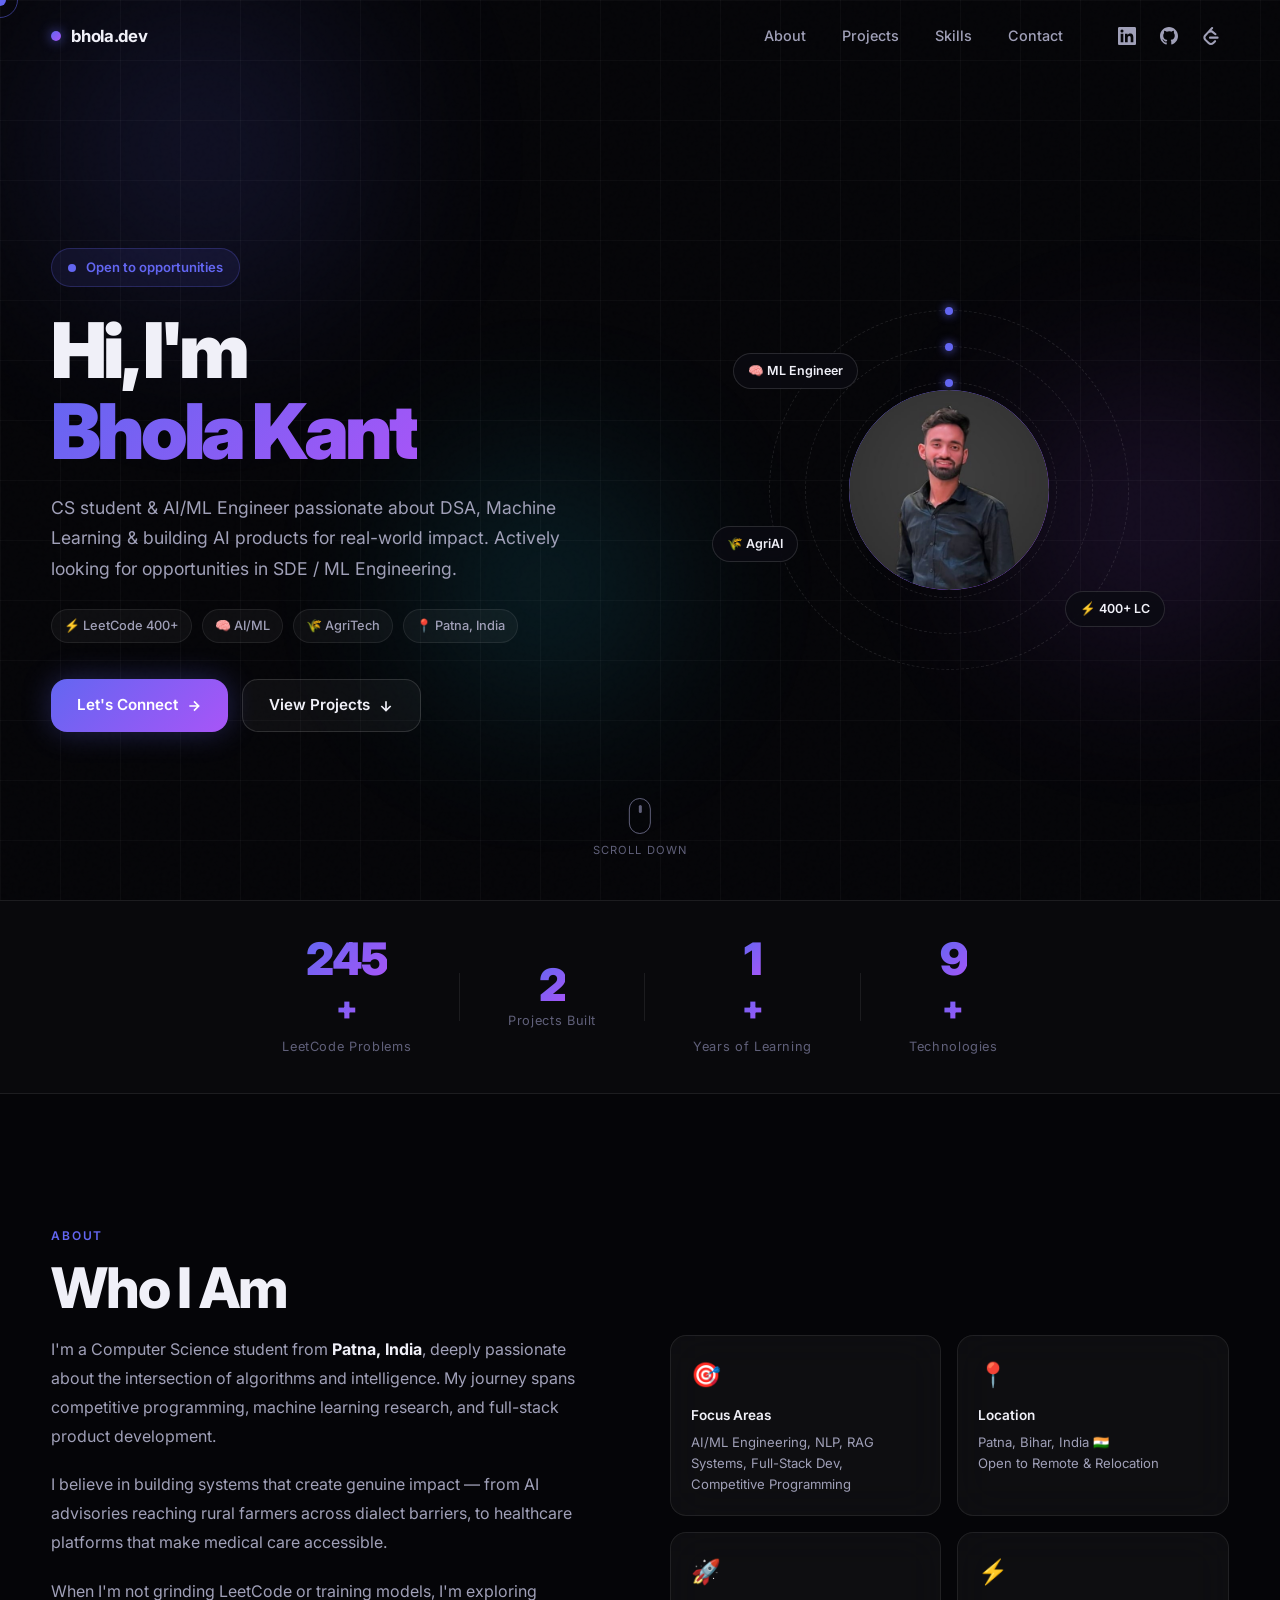
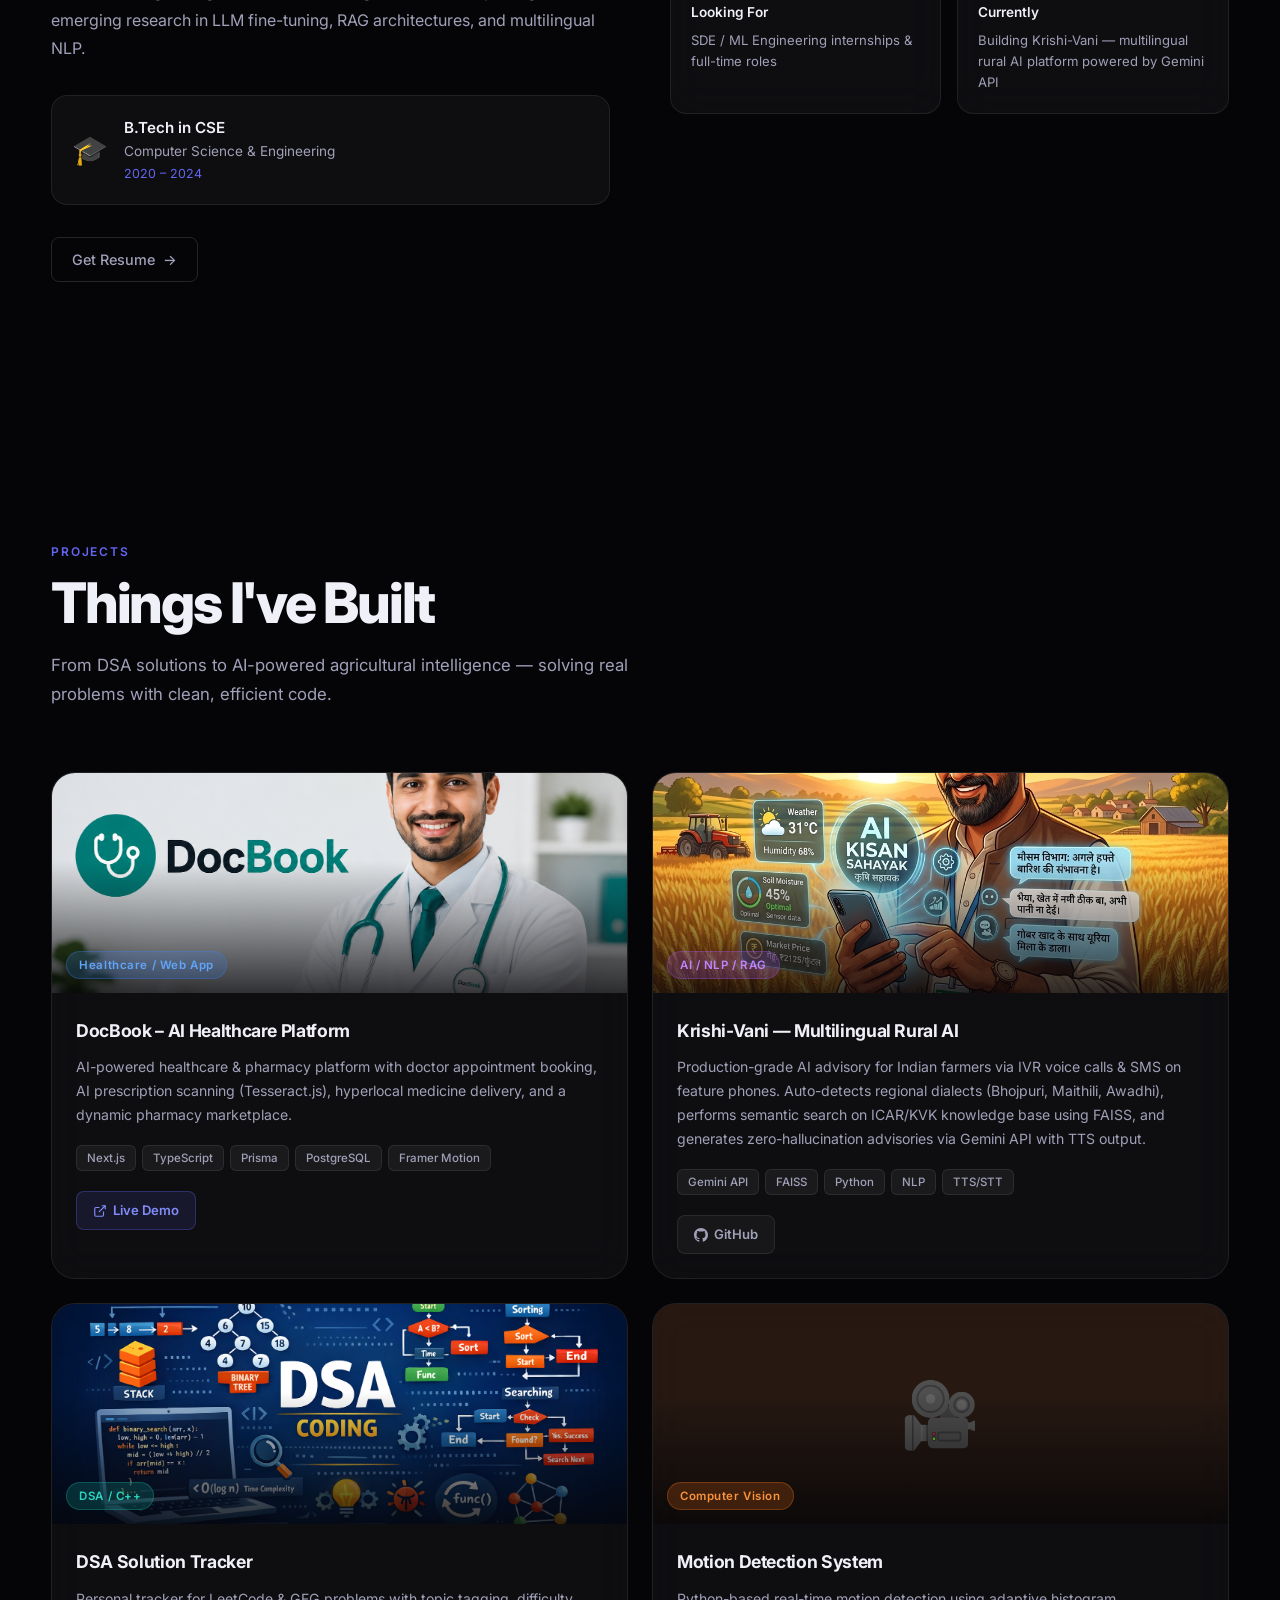
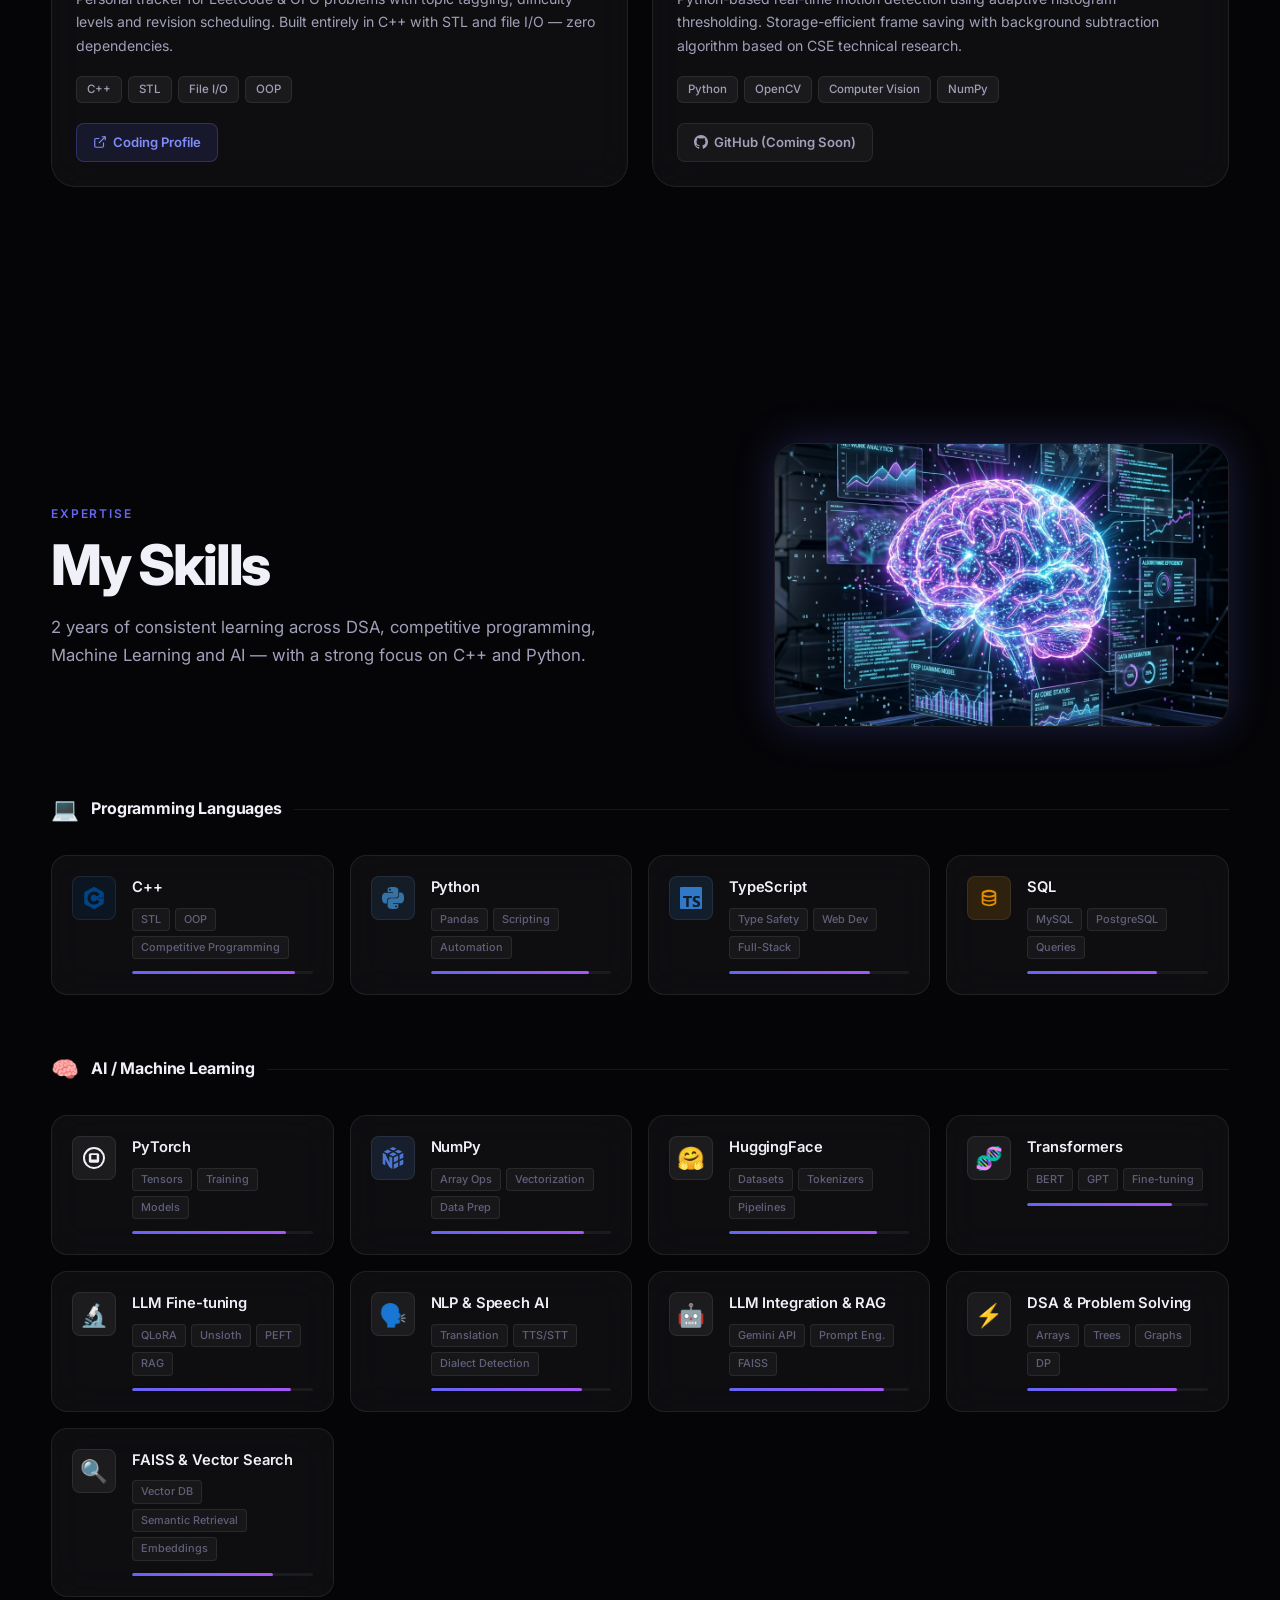
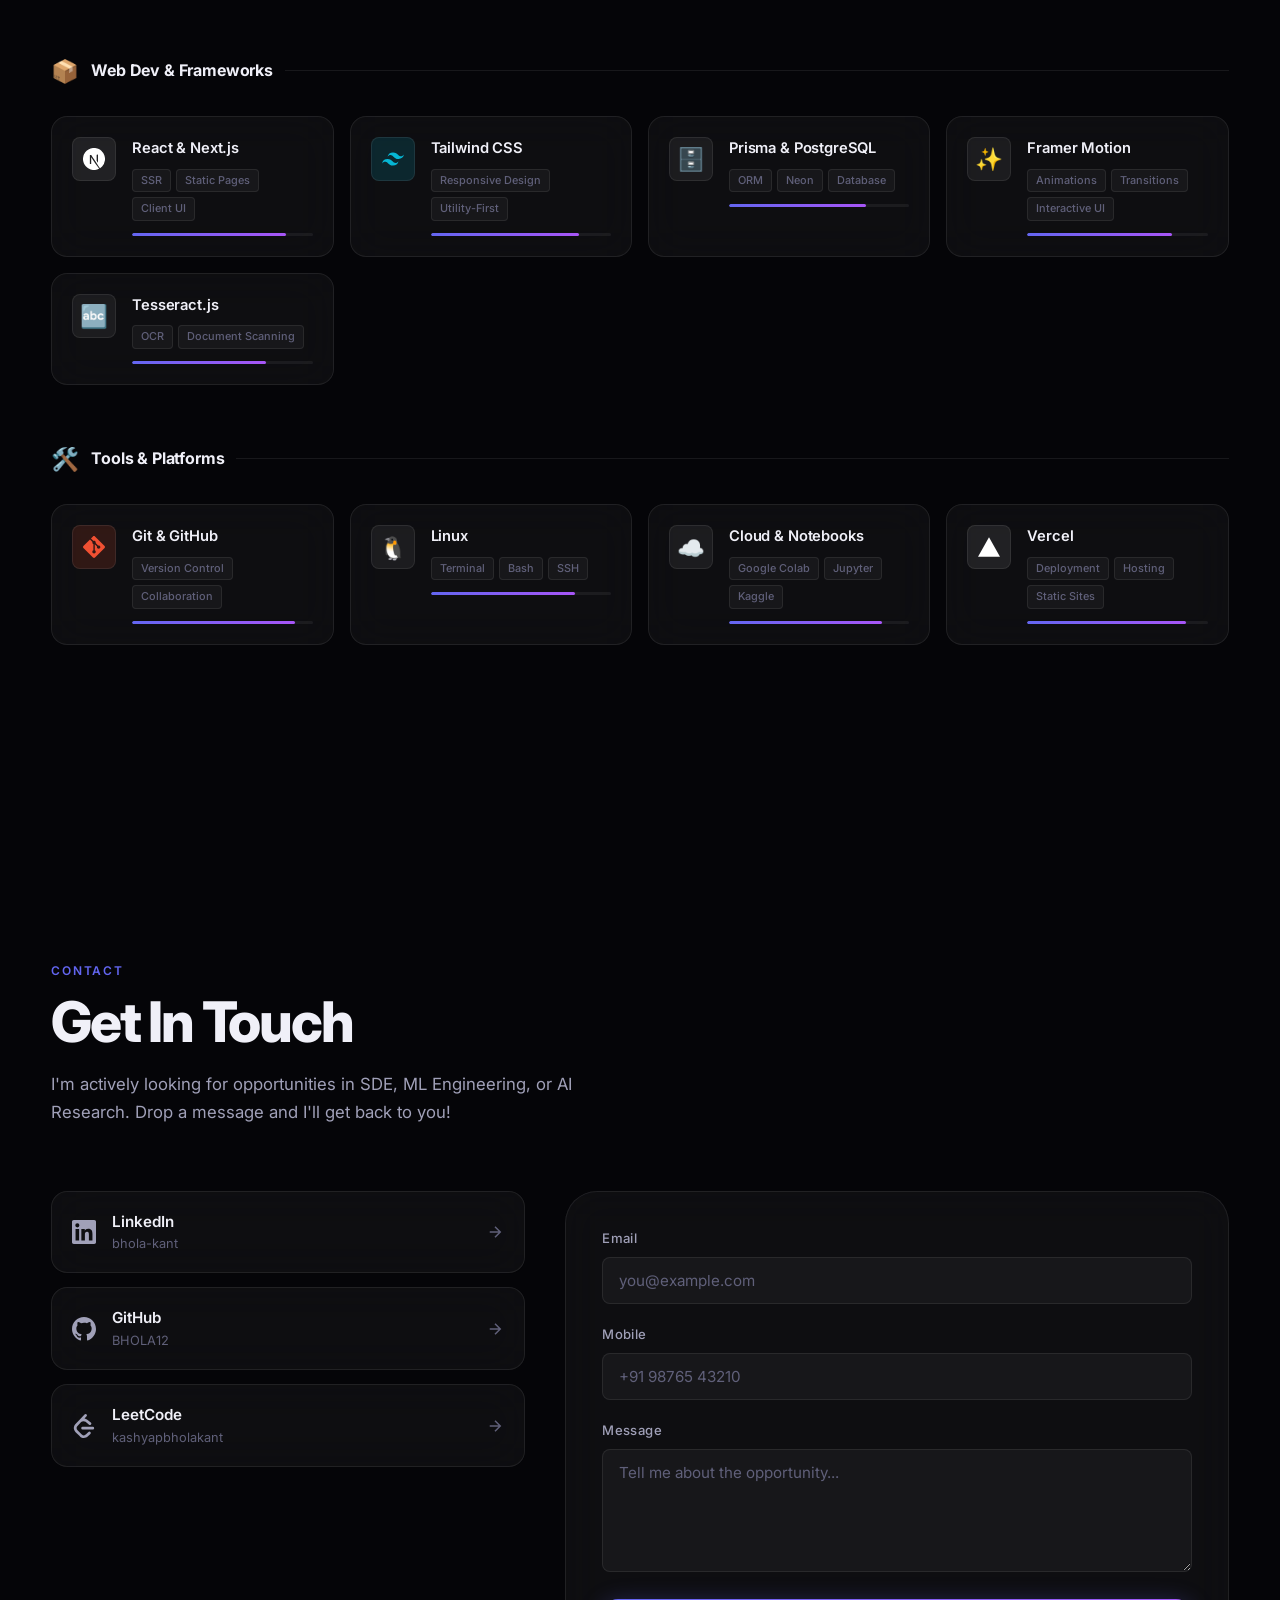
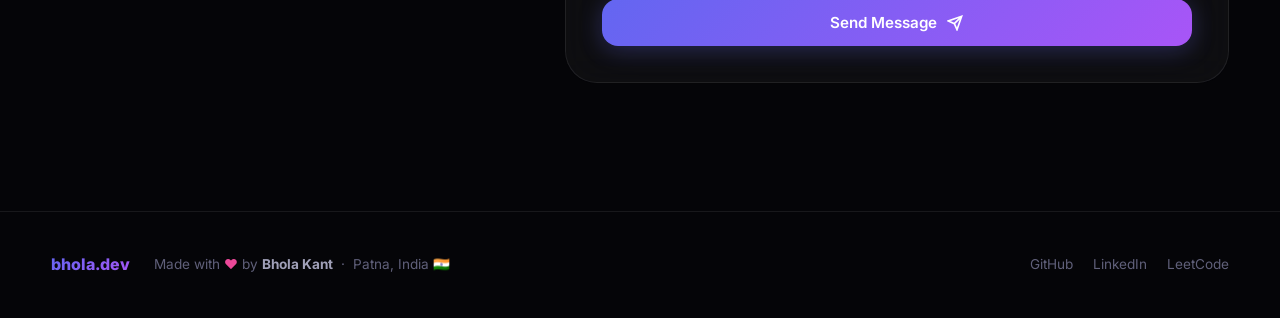
==== commit a2abcf37: "feat: add dedicated NumPy skill card to AI/ML section and update python chips" ====
--- a/index.html
+++ b/index.html
@@ -357,7 +357,7 @@
             </div>
             <div class="sk-content">
               <div class="sk-name">Python</div>
-              <div class="sk-chips"><span>NumPy</span><span>Pandas</span><span>Scripting</span></div>
+              <div class="sk-chips"><span>Pandas</span><span>Scripting</span><span>Automation</span></div>
               <div class="sk-bar"><div class="sk-fill"></div></div>
             </div>
           </div>
@@ -399,6 +399,19 @@
             <div class="sk-content">
               <div class="sk-name">PyTorch</div>
               <div class="sk-chips"><span>Tensors</span><span>Training</span><span>Models</span></div>
+              <div class="sk-bar"><div class="sk-fill"></div></div>
+            </div>
+          </div>
+          <div class="skill-card glass" style="--bar:85%">
+            <div class="sk-icon-wrap sk-numpy">
+              <svg viewBox="0 0 128 128" fill="currentColor">
+                <path d="m55.012 26.006-21.38-10.789L10.154 26.93l21.969 11.027Zm9.808 4.951L87.241 42.28 63.982 53.955l-22-11.043Zm29.948-15.581 23.037 11.552L97.2 37.272 74.735 25.938ZM84.853 10.4 64.113 0 43.598 10.24 64.97 21.014ZM68.64 99.702V128l25.122-12.537-.023-28.31ZM93.727 77.27l-.028-28.012-25.06 12.458V89.74Zm30.158-5.246v28.41l-21.43 10.69-.017-28.279zm0-9.935V34.25l-21.47 10.673.016 28.068z"/>
+                <path d="m59.77 61.716-16.918-8.512V89.97s-20.7-44.033-22.612-47.99c-.246-.513-1.263-1.07-1.522-1.209-3.731-1.947-14.603-7.45-14.603-7.45v64.977l15.04 8.063V72.382s20.478 39.346 20.689 39.78c.214.429 2.257 4.57 4.459 6.028 2.92 1.939 15.458 9.477 15.458 9.477z"/>
+              </svg>
+            </div>
+            <div class="sk-content">
+              <div class="sk-name">NumPy</div>
+              <div class="sk-chips"><span>Array Ops</span><span>Vectorization</span><span>Data Prep</span></div>
               <div class="sk-bar"><div class="sk-fill"></div></div>
             </div>
           </div>
--- a/style.css
+++ b/style.css
@@ -711,6 +711,7 @@
 
 .sk-cpp    { color: #004488; background: rgba(0,68,136,0.15); }
 .sk-python { color: #3572a5; background: rgba(53,114,165,0.15); }
+.sk-numpy  { color: #4d77cf; background: rgba(77,119,207,0.15); }
 .sk-ts     { color: #3178c6; background: rgba(49,120,198,0.15); }
 .sk-sql    { color: #e38c00; background: rgba(227,140,0,0.15); }
 .sk-next   { color: #fff; background: rgba(255,255,255,0.08); }
